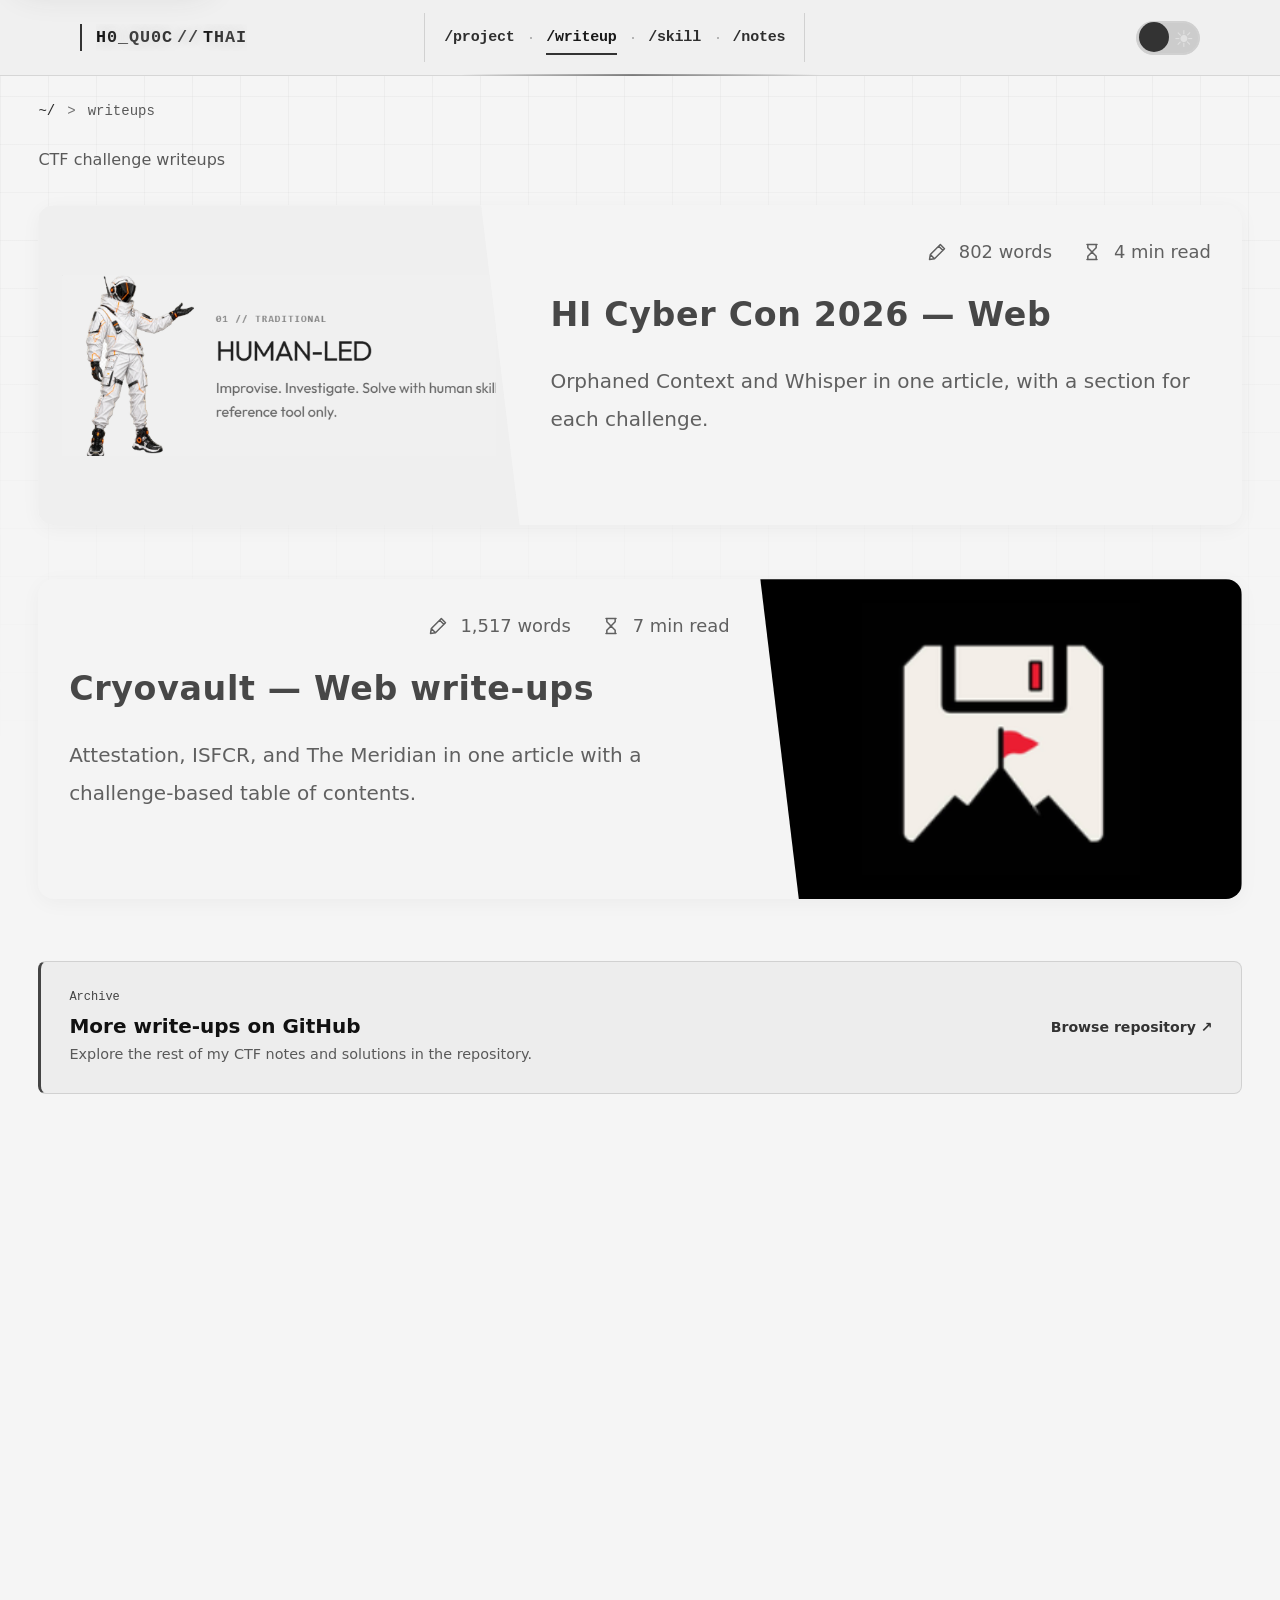
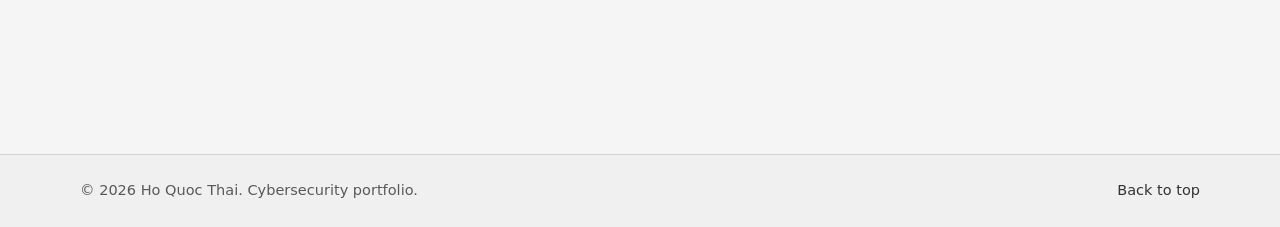
==== writeups/index.html @ 727ff0da "Publish monochrome portfolio with homepage posts and shared breadcrumbs" ====
<!DOCTYPE html>
<html lang="en" data-theme="dark">
<head>
  <meta charset="UTF-8" />
  <meta name="viewport" content="width=device-width, initial-scale=1.0" />
  <meta name="description" content="Quoc Thai - Information Security Student, Aspiring Penetration Tester, CTF Player. Cybersecurity portfolio featuring pentesting labs, vulnerability assessment, Hack The Box and CTF write-ups." />
  <meta name="author" content="Quoc Thai" />
  <meta name="theme-color" content="#080808" />
  <title>Writeups | Quoc Thai</title>
  <link rel="stylesheet" href="../style.css?v=30" />
  <link rel="stylesheet" href="../design-overrides.css?v=31" />
  <link rel="stylesheet" href="cards.css?v=30" />
  <script src="../breadcrumbs.js?v=1" defer></script>
</head>
<body class="writeups-list">
  <div class="security-bg-icons" aria-hidden="true"></div>

  <a class="skip-link" href="#main-content">Skip to main content</a>

  <header class="site-header" id="top">
    <nav class="navbar container" aria-label="Main navigation">
      <a href="../index.html#top" class="logo" aria-label="Quoc Thai home">
        <span class="logo-text cyber-logo-name" data-text="H0_QU0C//THAI">
        <span class="cyber-name-main">H0_QU0C</span>
        <span class="cyber-name-separator">//</span>
        <span class="cyber-name-main">THAI</span>
      </span>
      </a>

      <div class="nav-actions" aria-label="Display controls">
        <button class="theme-toggle uiverse-switch" type="button" role="switch" aria-label="Switch to light mode" aria-checked="false"><span class="switch-moon" aria-hidden="true">☾</span><span class="switch-sun" aria-hidden="true">☀</span><span class="switch-slider" aria-hidden="true"></span></button>
      </div>

      <button class="nav-toggle" type="button" aria-label="Open navigation menu" aria-expanded="false">
        <span></span>
        <span></span>
        <span></span>
      </button>

      <ul class="nav-links">
        <li><a class="nav-cyber" data-text="/project" href="../section.html?view=projects">/project</a></li>
        <li><a class="nav-cyber" data-text="/writeup" href="index.html" aria-current="page">/writeup</a></li>
        <li><a class="nav-cyber" data-text="/skill" href="../section.html?view=skills">/skill</a></li>
        <li><a class="nav-cyber" data-text="/notes" href="../section.html?view=notes">/notes</a></li>
        <li class="nav-lang-item nav-cta-right">
          <button class="control-btn lang-toggle" type="button" aria-label="Switch to Vietnamese" aria-pressed="false">
            <img class="lang-flag" src="../assets/flags/gb.svg" alt="English flag" />
          </button>
        </li>
      </ul>
    </nav>
  </header>
  <nav class="page-breadcrumb container" aria-label="Breadcrumb">
    <a href="../index.html" aria-label="Home">~/</a>
    <span class="breadcrumb-separator" aria-hidden="true">&gt;</span>
    <span data-breadcrumb-current aria-current="page">writeups</span>
  </nav>


  <main id="main-content">
    <section class="writeup-archive" aria-labelledby="markdown-posts-title">
      <div class="container">
        <div class="section-heading">
          
          <h1 id="markdown-posts-title" class="visually-hidden">Writeups</h1>
          <p>CTF challenge writeups</p>
        </div>
        <div id="markdown-posts" class="writeup-feed" aria-live="polite"><p>Loading articles...</p></div>
      </div>
    </section>
    <aside class="more-writeups" aria-labelledby="more-writeups-title"><div class="container"><div class="more-writeups-inner"><div><p class="more-writeups-kicker">Archive</p><h2 id="more-writeups-title">More write-ups on GitHub</h2><p>Explore the rest of my CTF notes and solutions in the repository.</p></div><a href="https://github.com/wurthai/ctf-writeups" target="_blank" rel="noopener noreferrer" aria-label="Open more write-ups on GitHub">Browse repository <span aria-hidden="true">↗</span></a></div></div></aside>
  </main>
  <footer class="site-footer"><div class="container footer-content"><p>© <span id="current-year"></span> Ho Quoc Thai. <span>Cybersecurity portfolio.</span></p><a href="#top">Back to top</a></div></footer>
  <script src="../script.js?v=18"></script>
  <script src="posts.js?v=4"></script>
  <script src="contact.js"></script>
</body></html>
---- style.css ----
/*
  Ho Quoc Thai Cybersecurity Portfolio
  Static website ready for GitHub Pages.
  Features: dark/light mode, EN/VI language support, mobile-first responsive layout.
*/

:root {
  color-scheme: dark;
  --bg: #0f0f0f;
  --bg-soft: #151515;
  --bg-elevated: rgba(26, 26, 26, 0.78);
  --bg-solid: #1a1a1a;
  --border: rgba(224, 224, 224, 0.14);
  --border-strong: rgba(224, 224, 224, 0.28);
  --text: #f0f0f0;
  --heading: #f7f7f7;
  --muted: #adadad;
  --muted-2: #808080;
  --accent: #dbdbdb;
  --accent-soft: rgba(219, 219, 219, 0.1);
  --accent-blue: #a5a5a5;
  --accent-green: #9b9b9b;
  --danger: #909090;
  --warning: #c9c9c9;
  --shadow: 0 24px 80px rgba(0, 0, 0, 0.35);
  --radius-sm: 12px;
  --radius-md: 18px;
  --radius-lg: 28px;
  --container: 1120px;
  --header-height: 76px;
  --font-main: Inter, ui-sans-serif, system-ui, -apple-system, BlinkMacSystemFont, "Segoe UI", sans-serif;
  --font-mono: "SFMono-Regular", Consolas, "Liberation Mono", Menlo, monospace;
  --step--1: clamp(0.82rem, 0.78rem + 0.16vw, 0.94rem);
  --step-0: clamp(0.95rem, 0.9rem + 0.22vw, 1.04rem);
  --step-1: clamp(1.05rem, 0.98rem + 0.35vw, 1.2rem);
  --step-2: clamp(1.35rem, 1.15rem + 0.85vw, 1.85rem);
  --step-3: clamp(2rem, 1.45rem + 2.4vw, 3.4rem);
  --step-4: clamp(2.65rem, 1.85rem + 5vw, 6rem);
}

:root[data-theme="light"] {
  color-scheme: light;
  --bg: #f8f8f8;
  --bg-soft: #f3f3f3;
  --bg-elevated: rgba(255, 255, 255, 0.82);
  --bg-solid: #ffffff;
  --border: rgba(96, 96, 96, 0.15);
  --border-strong: rgba(96, 96, 96, 0.26);
  --text: #2c2c2c;
  --heading: #1d1d1d;
  --muted: #616161;
  --muted-2: #7e7e7e;
  --accent: #606060;
  --accent-soft: rgba(96, 96, 96, 0.09);
  --accent-blue: #575757;
  --accent-green: #646464;
  --danger: #3a3a3a;
  --warning: #696969;
  --shadow: 0 20px 70px rgba(29, 29, 29, 0.12);
}

* {
  box-sizing: border-box;
  margin: 0;
  padding: 0;
}

html {
  scroll-behavior: smooth;
  scroll-padding-top: var(--header-height);
  -webkit-text-size-adjust: 100%;
}

body {
  min-height: 100vh;
  overflow-x: hidden;
  font-family: var(--font-main);
  font-size: var(--step-0);
  line-height: 1.65;
  color: var(--text);
  background:
    radial-gradient(circle at top left, rgba(165, 165, 165, 0.14), transparent 30rem),
    radial-gradient(circle at 85% 10%, rgba(219, 219, 219, 0.11), transparent 26rem),
    linear-gradient(135deg, #090909 0%, var(--bg) 46%, #131313 100%);
}

:root[data-theme="light"] body {
  background:
    radial-gradient(circle at top left, rgba(96, 96, 96, 0.12), transparent 28rem),
    radial-gradient(circle at 85% 10%, rgba(96, 96, 96, 0.1), transparent 24rem),
    linear-gradient(135deg, #fbfbfb 0%, var(--bg) 52%, #f4f4f4 100%);
}

body::before {
  content: "";
  position: fixed;
  inset: 0;
  z-index: -1;
  pointer-events: none;
  background-image:
    linear-gradient(rgba(219, 219, 219, 0.035) 1px, transparent 1px),
    linear-gradient(90deg, rgba(219, 219, 219, 0.035) 1px, transparent 1px);
  background-size: 48px 48px;
  mask-image: linear-gradient(to bottom, black 0%, transparent 85%);
}

:root[data-theme="light"] body::before {
  background-image:
    linear-gradient(rgba(96, 96, 96, 0.055) 1px, transparent 1px),
    linear-gradient(90deg, rgba(96, 96, 96, 0.055) 1px, transparent 1px);
}

img,
svg {
  max-width: 100%;
}

a {
  color: inherit;
  text-decoration: none;
}

ul {
  list-style: none;
}

button,
a {
  -webkit-tap-highlight-color: transparent;
}

button,
input,
textarea,
select {
  font: inherit;
}

:focus-visible {
  outline: 3px solid color-mix(in srgb, var(--accent) 75%, transparent);
  outline-offset: 4px;
}

.skip-link {
  position: fixed;
  left: 16px;
  top: 16px;
  z-index: 2000;
  transform: translateY(-130%);
  padding: 10px 14px;
  border-radius: 999px;
  background: var(--bg-solid);
  color: var(--text);
  border: 1px solid var(--border-strong);
  box-shadow: var(--shadow);
  transition: transform 0.2s ease;
}

.skip-link:focus {
  transform: translateY(0);
}

.container {
  width: min(100% - 32px, var(--container));
  margin-inline: auto;
}

.section-padding {
  padding: clamp(68px, 8vw, 104px) 0;
}

.site-header {
  position: sticky;
  top: 0;
  z-index: 1000;
  height: var(--header-height);
  border-bottom: 1px solid var(--border);
  background: color-mix(in srgb, var(--bg) 86%, transparent);
  backdrop-filter: blur(18px);
}

.navbar {
  position: relative;
  height: 100%;
  display: flex;
  align-items: center;
  justify-content: space-between;
  gap: 12px;
}

.logo {
  flex: 0 0 auto;
}

.nav-actions {
  margin-left: auto;
}

.logo {
  display: inline-flex;
  align-items: center;
  gap: 12px;
  min-width: 0;
  font-weight: 750;
  letter-spacing: 0.01em;
}

.logo-mark {
  display: grid;
  place-items: center;
  flex: 0 0 auto;
  width: 42px;
  height: 42px;
  border: 1px solid var(--border-strong);
  border-radius: 14px;
  color: var(--accent);
  background: var(--accent-soft);
  font-family: var(--font-mono);
  font-size: 0.85rem;
  box-shadow: 0 0 28px color-mix(in srgb, var(--accent) 13%, transparent);
}

.logo-text {
  overflow: hidden;
  color: var(--heading);
  text-overflow: ellipsis;
  white-space: nowrap;
}

.nav-actions {
  display: flex;
  align-items: center;
  gap: 8px;
}

.control-btn,
.nav-toggle {
  min-width: 44px;
  min-height: 44px;
  border: 1px solid var(--border);
  border-radius: 999px;
  color: var(--text);
  background: color-mix(in srgb, var(--bg-solid) 72%, transparent);
  cursor: pointer;
  transition: transform 0.2s ease, border-color 0.2s ease, background 0.2s ease, color 0.2s ease;
}

.control-btn {
  display: inline-flex;
  align-items: center;
  justify-content: center;
  gap: 8px;
  padding: 0 13px;
  font-size: 0.88rem;
  font-weight: 700;
}

.lang-toggle {
  width: 36px;
  height: 36px;
  min-width: 36px;
  min-height: 36px;
  padding: 0;
  border-radius: 50%;
  overflow: hidden;
  border: 1px solid var(--border);
}

.lang-flag {
  width: 100%;
  height: 100%;
  display: block;
  object-fit: cover;
  border-radius: 50%;
}

.control-btn:hover,
.nav-toggle:hover {
  color: var(--accent);
  border-color: var(--border-strong);
  transform: translateY(-1px);
}

.theme-icon,
.lang-current {
  font-family: var(--font-mono);
}

.nav-toggle {
  display: none;
  width: 44px;
  height: 44px;
  border-radius: 14px;
}

.nav-toggle span {
  display: block;
  width: 20px;
  height: 2px;
  margin: 5px auto;
  border-radius: 999px;
  background: var(--text);
  transition: transform 0.2s ease, opacity 0.2s ease;
}

.nav-toggle.active span:nth-child(1) {
  transform: translateY(7px) rotate(45deg);
}

.nav-toggle.active span:nth-child(2) {
  opacity: 0;
}

.nav-toggle.active span:nth-child(3) {
  transform: translateY(-7px) rotate(-45deg);
}

.nav-links {
  display: flex;
  align-items: center;
  gap: 6px;
}

.nav-links a {
  display: inline-flex;
  align-items: center;
  min-height: 40px;
  padding: 8px 12px;
  border-radius: 999px;
  color: var(--muted);
  font-size: var(--step--1);
  font-weight: 650;
  transition: color 0.2s ease, background 0.2s ease, border-color 0.2s ease;
}

.nav-lang-item {
  display: flex;
  margin-left: 8px;
}

.nav-lang-item .lang-toggle {
  border-color: rgba(255, 255, 255, 0.22);
}

.nav-lang-item .lang-toggle:hover {
  border-color: var(--accent);
}

.nav-links a:hover,
.nav-links a.active {
  color: var(--accent);
  background: var(--accent-soft);
}

.nav-links .nav-cta {
  margin-left: 4px;
  color: var(--heading);
  border: 1px solid var(--border-strong);
}

.hero {
  position: relative;
  min-height: calc(100svh - var(--header-height));
  display: flex;
  align-items: center;
}

.hero::after {
  content: "";
  position: absolute;
  right: -18%;
  top: 12%;
  width: 420px;
  height: 420px;
  border-radius: 999px;
  background: color-mix(in srgb, var(--accent-blue) 12%, transparent);
  filter: blur(80px);
  pointer-events: none;
}

.hero-grid {
  display: grid;
  grid-template-columns: minmax(320px, 0.92fr) minmax(0, 1.08fr);
  gap: clamp(36px, 6vw, 64px);
  align-items: center;
}

.eyebrow {
  margin-bottom: 14px;
  color: var(--accent);
  font-family: var(--font-mono);
  font-size: clamp(0.75rem, 0.72rem + 0.15vw, 0.84rem);
  letter-spacing: 0.16em;
  text-transform: uppercase;
}

h1,
h2,
h3 {
  color: var(--heading);
  line-height: 1.12;
}

.hero h1 {
  margin-bottom: 10px;
  color: transparent;
  background: linear-gradient(90deg, var(--heading), var(--accent-blue), var(--accent));
  -webkit-background-clip: text;
  background-clip: text;
  font-size: var(--step-4);
  line-height: 0.98;
  letter-spacing: -0.065em;
}

.hero h2 {
  max-width: 620px;
  margin-bottom: 0;
  color: var(--muted);
  font-size: clamp(0.92rem, 0.86rem + 0.3vw, 1.08rem);
  font-weight: 600;
}

.hero-divider {
  display: block;
  width: 64px;
  height: 4px;
  margin: 22px 0 26px;
  border-radius: 999px;
  background: linear-gradient(90deg, var(--accent), var(--accent-blue));
}

.hero-description,
.section-heading > p,
.about-content p,
.project-card p,
.writeup-card p,
.contact-card > p {
  color: var(--muted);
}

.hero-description {
  max-width: 680px;
  margin-bottom: 30px;
  font-size: var(--step-1);
}

.hero-actions {
  display: flex;
  flex-wrap: wrap;
  gap: 14px;
  margin-bottom: 34px;
}

.btn {
  display: inline-flex;
  align-items: center;
  justify-content: center;
  min-height: 48px;
  padding: 0 20px;
  border-radius: 999px;
  font-weight: 780;
  transition: transform 0.2s ease, box-shadow 0.2s ease, border-color 0.2s ease, background 0.2s ease;
}

.btn:hover {
  transform: translateY(-2px);
}

.btn-primary {
  color: #0e0e0e;
  background: linear-gradient(135deg, var(--accent), var(--accent-blue));
  box-shadow: 0 14px 38px color-mix(in srgb, var(--accent-blue) 22%, transparent);
}

:root[data-theme="light"] .btn-primary {
  color: #ffffff;
}

.btn-secondary {
  color: var(--heading);
  border: 1px solid var(--border-strong);
  background: color-mix(in srgb, var(--bg-solid) 55%, transparent);
}

.hero-metrics {
  display: grid;
  max-width: 560px;
  grid-template-columns: repeat(3, minmax(0, 1fr));
  gap: 12px;
}

.hero-metrics div {
  padding: 16px;
  border: 1px solid var(--border);
  border-radius: var(--radius-md);
  background: var(--bg-elevated);
}

.hero-metrics strong {
  display: block;
  color: var(--accent);
  font-family: var(--font-mono);
  font-size: 0.92rem;
}

.hero-metrics span {
  color: var(--muted);
  font-size: var(--step--1);
}

.hero-social {
  display: flex;
  align-items: center;
  gap: 10px;
  margin: 4px 0 26px;
}

.hero-social .contact-icon,
.hero-social.contact-icon {
  width: 42px;
  height: 42px;
  border-radius: 12px;
}

.hero-social .contact-icon svg {
  width: 19px;
  height: 19px;
}

/* ==========================================================================
   Hero portrait: photo ring + orbiting technical symbols (the "flowers"),
   an outlined alias signature, and a short personal quote underneath.
   ========================================================================== */
.hero-portrait {
  position: relative;
  display: flex;
  flex-direction: column;
  align-items: center;
  text-align: center;
  padding: 10px 28px 0;
}

.hero-photo-frame {
  position: relative;
  width: min(72vw, 300px);
  aspect-ratio: 1 / 1;
  border-radius: 999px;
  padding: 10px;
  background: color-mix(in srgb, var(--bg-elevated) 60%, transparent);
  border: 1px solid var(--border);
  box-shadow: 0 24px 60px rgba(0, 0, 0, 0.16);
}

.hero-photo-frame::before {
  content: "";
  position: absolute;
  inset: -14px;
  border-radius: 999px;
  border: 1.5px dashed color-mix(in srgb, var(--accent) 45%, transparent);
  animation: heroRingSpin 40s linear infinite;
}

.hero-photo-frame::after {
  content: "";
  position: absolute;
  inset: -2px;
  border-radius: 999px;
  background: conic-gradient(
    from 0deg,
    var(--accent),
    var(--accent-blue),
    var(--accent-green),
    var(--accent)
  );
  opacity: 0.55;
  z-index: -1;
  filter: blur(2px);
}

.hero-photo {
  display: block;
  width: 100%;
  height: 100%;
  object-fit: cover;
  border-radius: 999px;
  filter: saturate(0.95) contrast(1.03);
}

@keyframes heroRingSpin {
  to { transform: rotate(360deg); }
}

/* Orbiting technical symbols, standing in for the reference's florals */
.hero-portrait-deco {
  position: absolute;
  inset: 0;
  pointer-events: none;
}

.deco-badge,
.deco-tag {
  position: absolute;
  display: inline-flex;
  align-items: center;
  justify-content: center;
  color: var(--accent);
  background: var(--accent-soft);
  border: 1px solid var(--border);
  border-radius: 999px;
  animation: decoFloat 6s ease-in-out infinite;
}

.deco-badge {
  width: 42px;
  height: 42px;
}

.deco-badge svg {
  width: 20px;
  height: 20px;
  stroke: currentColor;
  fill: none;
  stroke-width: 1.8;
  stroke-linecap: round;
  stroke-linejoin: round;
}

.deco-tag {
  padding: 6px 10px;
  border-radius: 10px;
  font-family: var(--font-mono);
  font-size: 0.76rem;
  font-weight: 700;
}

.deco-1 { top: 4%;  left: 6%;  color: var(--accent-blue); animation-delay: 0s; }
.deco-2 { top: 10%; right: 2%; color: var(--accent-green); animation-delay: 1.1s; }
.deco-3 { bottom: 16%; left: -2%; animation-delay: 2.2s; }
.deco-4 { bottom: 6%; right: 6%; color: var(--accent-blue); animation-delay: 0.6s; }
.deco-5 { top: 42%; left: -6%; color: var(--accent-green); animation-delay: 1.7s; }
.deco-6 { top: 36%; right: -4%; animation-delay: 2.8s; }

@keyframes decoFloat {
  0%, 100% { transform: translateY(0); }
  50% { transform: translateY(-10px); }
}

.hero-signature {
  margin: 24px 0 6px;
  color: transparent;
  -webkit-text-stroke: 1.5px var(--accent);
  text-stroke: 1.5px var(--accent);
  font-family: var(--font-mono);
  font-size: clamp(2.4rem, 1.9rem + 2.5vw, 4.2rem);
  font-weight: 800;
  letter-spacing: 0.02em;
  text-transform: lowercase;
}

.hero-quote {
  position: relative;
  max-width: 380px;
  margin: 4px 0 0;
  padding-left: 6px;
}

.hero-quote .quote-mark {
  display: block;
  margin-bottom: -14px;
  color: color-mix(in srgb, var(--accent) 40%, transparent);
  font-family: Georgia, serif;
  font-size: 3rem;
  line-height: 1;
}

.hero-quote p {
  color: var(--muted);
  font-size: var(--step-0);
  font-style: italic;
  line-height: 1.5;
}

@media (prefers-reduced-motion: reduce) {
  .hero-photo-frame::before,
  .deco-badge,
  .deco-tag {
    animation: none;
  }
}

@media (max-width: 768px) {
  .hero-photo-frame {
    width: min(60vw, 220px);
  }

  .hero-signature {
    font-size: clamp(1.9rem, 1.5rem + 3vw, 2.8rem);
  }

  .deco-badge {
    width: 34px;
    height: 34px;
  }

  .deco-badge svg {
    width: 16px;
    height: 16px;
  }
}

.terminal-card,
.skills-file,
.project-card,
.writeup-card,
.note-card,
.timeline-item,
.contact-card {
  border: 1px solid var(--border);
  background: var(--bg-elevated);
  box-shadow: var(--shadow);
  backdrop-filter: blur(16px);
}

.terminal-card,
.skills-file {
  position: relative;
  overflow: hidden;
  border-radius: var(--radius-lg);
}

.terminal-card::before,
.skills-file::before {
  content: "";
  position: absolute;
  inset: 0;
  pointer-events: none;
  background: linear-gradient(120deg, color-mix(in srgb, var(--accent) 10%, transparent), transparent 42%);
}

.terminal-header {
  position: relative;
  display: flex;
  align-items: center;
  gap: 8px;
  min-height: 50px;
  padding: 0 18px;
  border-bottom: 1px solid var(--border);
  background: color-mix(in srgb, var(--bg-solid) 78%, transparent);
}

.dot {
  width: 11px;
  height: 11px;
  border-radius: 999px;
}

.red { background: var(--danger); }
.yellow { background: var(--warning); }
.green { background: var(--accent-green); }

.terminal-title {
  margin-left: 8px;
  color: var(--muted);
  font-family: var(--font-mono);
  font-size: 0.82rem;
}

.terminal-body {
  position: relative;
  padding: clamp(20px, 4vw, 28px);
  font-family: var(--font-mono);
  font-size: clamp(0.82rem, 0.75rem + 0.25vw, 0.96rem);
}

.terminal-body p {
  overflow-wrap: anywhere;
  margin-bottom: 14px;
  color: var(--muted);
}

.prompt,
.cursor {
  color: var(--accent);
}

.cursor {
  animation: blink 1s steps(2, start) infinite;
}

@keyframes blink {
  50% { opacity: 0; }
}

.two-column {
  display: grid;
  grid-template-columns: 0.8fr 1.2fr;
  gap: clamp(28px, 6vw, 72px);
}

.section-heading {
  max-width: 760px;
  margin-bottom: 34px;
}

.section-heading.centered {
  margin-inline: auto;
  text-align: center;
}

.section-heading h2 {
  margin-bottom: 14px;
  font-size: var(--step-3);
  letter-spacing: -0.04em;
}

.about-content p + p {
  margin-top: 18px;
}

.about-tags,
.tags,
.contact-links {
  display: flex;
  flex-wrap: wrap;
  gap: 10px;
}

.about-tags {
  margin-top: 28px;
}

.about-tags span,
.tags span,
.category {
  display: inline-flex;
  align-items: center;
  min-height: 32px;
  padding: 6px 11px;
  border: 1px solid var(--border);
  border-radius: 999px;
  color: var(--accent);
  background: var(--accent-soft);
  font-family: var(--font-mono);
  font-size: 0.78rem;
}

.project-grid,
.writeup-grid,
.notes-grid {
  display: grid;
  gap: 18px;
}

.project-grid,
.writeup-grid {
  grid-template-columns: repeat(2, minmax(0, 1fr));
}

.notes-grid {
  grid-template-columns: repeat(7, minmax(150px, 1fr));
}

.project-card,
.writeup-card,
.note-card {
  position: relative;
  overflow: hidden;
  border-radius: var(--radius-md);
  transition: transform 0.2s ease, border-color 0.2s ease, background 0.2s ease, box-shadow 0.2s ease;
}

.project-card,
.writeup-card {
  padding: clamp(20px, 3vw, 26px);
}

.project-card:hover,
.writeup-card:hover,
.note-card:hover {
  transform: translateY(-5px);
  border-color: var(--border-strong);
  box-shadow: 0 26px 90px color-mix(in srgb, var(--accent-blue) 14%, transparent);
}

.project-card h3,
.writeup-card h3 {
  margin-bottom: 14px;
  font-size: clamp(1.05rem, 0.98rem + 0.3vw, 1.24rem);
}

/* ==========================================================================
   Skills, rendered as a config file rather than a numbered card grid.
   Each category keeps its own natural height, no forced equal boxes,
   and the color-coded rule on the left is the only "marker" system used
   because it maps to something real (category), not a fake sequence.
   ========================================================================== */
.skills-body {
  padding: clamp(22px, 4vw, 32px) clamp(20px, 4vw, 34px);
  font-family: var(--font-mono);
}

.skills-groups {
  display: grid;
  grid-template-columns: repeat(2, minmax(0, 1fr));
  column-gap: clamp(28px, 5vw, 56px);
  row-gap: 30px;
  align-items: start;
}

.skills-group {
  padding-left: 16px;
  border-left: 2px solid color-mix(in srgb, var(--group-accent, var(--accent)) 40%, var(--border));
}

.skills-group.accent-blue { --group-accent: var(--accent-blue); }
.skills-group.accent-green { --group-accent: var(--accent-green); }
.skills-group.accent-cyan { --group-accent: var(--accent); }
.skills-group.accent-warm { --group-accent: var(--warning); }

.yaml-key {
  margin-bottom: 12px;
  color: var(--group-accent, var(--accent));
  font-size: clamp(0.92rem, 0.86rem + 0.2vw, 1.02rem);
  font-weight: 600;
  letter-spacing: 0.01em;
}

.yaml-key::before { content: "\201C"; opacity: 0.55; }
.yaml-key::after { content: "\201D:"; opacity: 0.55; }

.yaml-list li {
  margin: 7px 0;
  color: var(--muted);
  font-size: var(--step--1);
  transition: color 0.15s ease;
}

.yaml-list li::before {
  content: "- ";
  color: var(--muted-2);
}

.yaml-list li:hover {
  color: var(--text);
}

.project-topline {
  display: inline-flex;
  align-items: center;
  gap: 8px;
  margin-bottom: 14px;
  color: var(--accent);
  font-family: var(--font-mono);
  font-size: 0.8rem;
}

.status-dot {
  width: 8px;
  height: 8px;
  border-radius: 999px;
  background: var(--accent-green);
  box-shadow: 0 0 14px var(--accent-green);
}

.project-card p,
.writeup-card p {
  margin-bottom: 18px;
}

.writeup-card .difficulty {
  margin-bottom: 10px;
  color: var(--muted-2);
  font-family: var(--font-mono);
  font-size: 0.82rem;
}

.read-more {
  display: inline-flex;
  align-items: center;
  color: var(--accent);
  font-weight: 750;
}

.read-more::after {
  content: "→";
  margin-left: 8px;
  transition: transform 0.2s ease;
}

.read-more:hover::after {
  transform: translateX(4px);
}

.note-card {
  min-height: 134px;
  padding: 18px;
}

.note-card span,
.timeline-item span {
  display: inline-flex;
  color: var(--accent);
  font-family: var(--font-mono);
  font-size: 0.82rem;
}

.note-card h3 {
  margin-top: 14px;
  font-size: 1rem;
}

.timeline {
  position: relative;
  display: grid;
  grid-template-columns: repeat(4, minmax(0, 1fr));
  gap: 16px;
}

.timeline-item {
  min-height: 128px;
  padding: 20px;
  border-radius: var(--radius-md);
  transition: transform 0.2s ease, border-color 0.2s ease;
}

.timeline-item:hover {
  transform: translateY(-4px);
  border-color: var(--border-strong);
}

.timeline-item p {
  margin-top: 14px;
  color: var(--heading);
  font-weight: 720;
}

.contact-card {
  max-width: 880px;
  margin-inline: auto;
  padding: clamp(28px, 5vw, 48px);
  border-radius: var(--radius-lg);
  text-align: center;
}

.contact-card h2 {
  margin-bottom: 12px;
  font-size: var(--step-3);
  letter-spacing: -0.04em;
}

.contact-links {
  justify-content: center;
  margin: 28px 0;
}

.contact-links a {
  display: inline-flex;
  align-items: center;
  justify-content: center;
  min-height: 44px;
  padding: 10px 14px;
  border: 1px solid var(--border);
  border-radius: 999px;
  color: var(--heading);
  background: color-mix(in srgb, var(--bg-solid) 55%, transparent);
  font-size: var(--step--1);
  transition: color 0.2s ease, border-color 0.2s ease, transform 0.2s ease;
}

.contact-links a:hover {
  color: var(--accent);
  border-color: var(--border-strong);
  transform: translateY(-2px);
}

.closing-line {
  color: var(--accent) !important;
  font-family: var(--font-mono);
}

.site-footer {
  border-top: 1px solid var(--border);
  padding: 24px 0;
  color: var(--muted);
}

.footer-content {
  display: flex;
  align-items: center;
  justify-content: space-between;
  gap: 16px;
  font-size: var(--step--1);
}

.footer-content a {
  color: var(--accent);
}

.reveal {
  opacity: 0;
  transform: translateY(18px);
  transition: opacity 0.55s ease, transform 0.55s ease;
}

.reveal.visible {
  opacity: 1;
  transform: translateY(0);
}

@media (max-width: 1080px) {
  .nav-toggle {
    display: inline-block;
  }

  .nav-links {
    position: absolute;
    top: calc(100% + 12px);
    left: 0;
    right: 0;
    display: grid;
    gap: 4px;
    padding: 14px;
    border: 1px solid var(--border);
    border-radius: var(--radius-md);
    background: color-mix(in srgb, var(--bg-solid) 94%, transparent);
    box-shadow: var(--shadow);
    transform: translateY(-8px);
    opacity: 0;
    pointer-events: none;
    transition: opacity 0.2s ease, transform 0.2s ease;
  }

  .nav-links.open {
    transform: translateY(0);
    opacity: 1;
    pointer-events: auto;
  }

  .nav-links a {
    justify-content: center;
    min-height: 46px;
  }

  .nav-links .nav-cta {
    margin-left: 0;
  }

  .hero-grid,
  .two-column {
    grid-template-columns: 1fr;
  }

  .hero {
    min-height: auto;
  }

  .notes-grid,
  .timeline {
    grid-template-columns: repeat(2, minmax(0, 1fr));
  }
}

@media (max-width: 720px) {
  :root {
    --header-height: 68px;
  }

  .container {
    width: min(100% - 24px, var(--container));
  }

  .logo-text {
    display: none;
  }

  .nav-actions {
    gap: 6px;
  }

  .control-btn {
    min-width: 42px;
    min-height: 42px;
    padding: 0 10px;
  }

  .theme-text {
    display: none;
  }

  .hero-grid {
    gap: 34px;
  }

  .hero h1 {
    letter-spacing: -0.052em;
  }

  .hero-actions {
    display: grid;
    grid-template-columns: 1fr;
  }

  .btn {
    width: 100%;
  }

  .hero-metrics,
  .skills-groups,
  .project-grid,
  .writeup-grid,
  .notes-grid,
  .timeline {
    grid-template-columns: 1fr;
  }

  .terminal-card,
  .skills-file {
    border-radius: 22px;
  }

  .section-heading.centered {
    text-align: left;
  }

  .contact-card {
    text-align: left;
  }

  .contact-links {
    justify-content: flex-start;
  }

  .contact-links a {
    width: 100%;
    justify-content: flex-start;
    border-radius: 16px;
    overflow-wrap: anywhere;
  }

  .footer-content {
    flex-direction: column;
    align-items: flex-start;
  }
}

@media (max-width: 390px) {
  .navbar {
    gap: 8px;
  }

  .logo-mark {
    width: 38px;
    height: 38px;
    border-radius: 12px;
    font-size: 0.78rem;
  }

  .control-btn,
  .nav-toggle {
    min-width: 40px;
    min-height: 40px;
  }

  .lang-toggle {
    padding: 0 9px;
  }

  .terminal-title {
    display: none;
  }
}

@media (prefers-reduced-motion: reduce) {
  *,
  *::before,
  *::after {
    scroll-behavior: auto !important;
    animation-duration: 0.01ms !important;
    animation-iteration-count: 1 !important;
    transition-duration: 0.01ms !important;
  }

  .reveal {
    opacity: 1;
    transform: none;
  }
}
/* Contact icon buttons */
.contact-icons {
  display: flex;
  align-items: center;
  justify-content: center;
  gap: 14px;
  flex-wrap: wrap;
  margin: 30px 0;
}

.contact-icon {
  width: 54px;
  height: 54px;
  padding: 0;
  display: inline-flex;
  align-items: center;
  justify-content: center;
  border-radius: 16px;
  color: var(--heading);
  background:
    linear-gradient(145deg, color-mix(in srgb, var(--bg-solid) 86%, transparent), color-mix(in srgb, var(--bg-soft) 72%, transparent));
  border: 1px solid var(--border);
  box-shadow: 0 12px 34px rgba(0, 0, 0, 0.18);
  transition:
    transform 0.2s ease,
    color 0.2s ease,
    border-color 0.2s ease,
    box-shadow 0.2s ease,
    background 0.2s ease;
}

.contact-icon svg {
  width: 24px;
  height: 24px;
  fill: currentColor;
}

.contact-icon:hover {
  transform: translateY(-4px);
  color: var(--accent);
  border-color: var(--border-strong);
  box-shadow: 0 18px 44px color-mix(in srgb, var(--accent-blue) 20%, transparent);
}

.contact-icon.github:hover {
  color: #f7f7f7;
}

.contact-icon.linkedin:hover {
  color: #a5a5a5;
}

.contact-icon.email:hover {
  color: var(--accent);
}

.contact-icon:focus-visible {
  outline: 3px solid color-mix(in srgb, var(--accent) 80%, transparent);
  outline-offset: 4px;
}

@media (max-width: 640px) {
  .contact-card {
    text-align: center;
  }

  .contact-icons {
    justify-content: center;
    gap: 12px;
  }

  .contact-icon {
    width: 50px;
    height: 50px;
    border-radius: 14px;
  }

  .contact-icon svg {
    width: 22px;
    height: 22px;
  }
}
/* Email icon expands to show address on hover */
.email-expand {
  position: relative;
  width: 54px;
  overflow: hidden;
  justify-content: flex-start;
  gap: 12px;
  white-space: nowrap;
}

.email-expand svg {
  flex: 0 0 auto;
  margin-left: 15px;
}

.email-text {
  max-width: 0;
  opacity: 0;
  transform: translateX(-8px);
  overflow: hidden;
  font-size: 0.92rem;
  font-weight: 600;
  color: currentColor;
  transition:
    max-width 0.25s ease,
    opacity 0.2s ease,
    transform 0.25s ease;
}

.email-expand:hover,
.email-expand:focus-visible {
  width: 245px;
  color: var(--accent);
}

.email-expand:hover .email-text,
.email-expand:focus-visible .email-text {
  max-width: 180px;
  opacity: 1;
  transform: translateX(0);
}

/* Mobile: show email below/inside neatly, not overflowing screen */
@media (max-width: 480px) {
  .email-expand:hover,
  .email-expand:focus-visible {
    width: min(245px, 90vw);
  }

  .email-text {
    font-size: 0.86rem;
  }
}
/* About profile image effect */
.about-photo-frame {
  position: relative;
  width: min(100%, 520px);
  aspect-ratio: 3 / 2;
  border-radius: 22px;
  padding: 2px;
  overflow: hidden;
  background: linear-gradient(
    135deg,
    rgba(182, 182, 182, 0.75),
    rgba(155, 155, 155, 0.45),
    rgba(123, 123, 123, 0.65)
  );
  box-shadow:
    0 20px 55px rgba(0, 0, 0, 0.18),
    0 0 35px rgba(182, 182, 182, 0.12);
  transition:
    transform 0.28s ease,
    box-shadow 0.28s ease,
    filter 0.28s ease;
}

.about-photo-frame::before {
  content: "";
  position: absolute;
  inset: -40%;
  background: conic-gradient(
    from 180deg,
    transparent 0deg,
    rgba(182, 182, 182, 0.7) 70deg,
    transparent 120deg,
    rgba(155, 155, 155, 0.55) 200deg,
    transparent 280deg,
    rgba(123, 123, 123, 0.65) 330deg,
    transparent 360deg
  );
  opacity: 0;
  animation: photoBorderSpin 7s linear infinite;
  transition: opacity 0.28s ease;
}

.about-photo-frame::after {
  content: "";
  position: absolute;
  inset: 2px;
  border-radius: 20px;
  border: 1px solid rgba(255, 255, 255, 0.08);
  pointer-events: none;
  z-index: 2;
}

.about-photo-frame:hover {
  transform: translateY(-6px) scale(1.015);
  box-shadow:
    0 28px 75px rgba(0, 0, 0, 0.25),
    0 0 48px rgba(182, 182, 182, 0.24);
}

.about-photo-frame:hover::before {
  opacity: 1;
}

.about-photo {
  position: relative;
  z-index: 1;
  width: 100%;
  height: 100%;
  display: block;
  object-fit: cover;
  border-radius: 20px;
  filter: saturate(0.95) contrast(1.03);
  transition:
    transform 0.35s ease,
    filter 0.35s ease;
}

.about-photo-frame:hover .about-photo {
  transform: scale(1.04);
  filter: saturate(1.08) contrast(1.08);
}

.about-photo-glow {
  position: absolute;
  inset: auto 12% -18% 12%;
  height: 40%;
  background: radial-gradient(
    circle,
    rgba(182, 182, 182, 0.24),
    transparent 65%
  );
  filter: blur(18px);
  z-index: 0;
  pointer-events: none;
}

@keyframes photoBorderSpin {
  to {
    transform: rotate(360deg);
  }
}

@media (max-width: 768px) {
  .about-photo-frame {
    width: 100%;
    border-radius: 18px;
  }

  .about-photo,
  .about-photo-frame::after {
    border-radius: 16px;
  }
}

@media (prefers-reduced-motion: reduce) {
  .about-photo-frame::before {
    animation: none;
  }

  .about-photo-frame,
  .about-photo {
    transition: none;
  }
}
/* Hide skip link until keyboard focus */
.skip-link {
  position: fixed;
  top: 12px;
  left: 12px;
  z-index: 9999;
  transform: translateY(-160%);
  padding: 10px 14px;
  border-radius: 999px;
  background: var(--bg-card-solid);
  color: var(--text);
  border: 1px solid var(--border-strong);
  box-shadow: var(--shadow);
  transition: transform 0.2s ease;
}

.skip-link:focus,
.skip-link:focus-visible {
  transform: translateY(0);
}

/* ==========================================================================
   Hacker floating background symbols - redesigned for dark and light mode
   ========================================================================== */

body {
  position: relative;
}

.security-bg-icons {
  position: fixed;
  inset: 0;
  z-index: 0;
  overflow: hidden;
  pointer-events: none;
  user-select: none;
}

.site-header,
main,
footer {
  position: relative;
  z-index: 1;
}

/* Dark mode: clean neon text, no visible box */
html[data-theme="dark"] .security-bg-icons {
  --float-cyan: rgba(219, 219, 219, 0.22);
  --float-blue: rgba(165, 165, 165, 0.2);
  --float-green: rgba(155, 155, 155, 0.17);
  --float-warm: rgba(201, 201, 201, 0.12);
  --float-text-shadow: rgba(182, 182, 182, 0.28);
  --float-chip-bg: transparent;
  --float-chip-border: transparent;
}

/* Light mode: stronger text + subtle glass chip so it is visible on white */
html[data-theme="light"] .security-bg-icons {
  --float-cyan: rgba(85, 85, 85, 0.36);
  --float-blue: rgba(69, 69, 69, 0.32);
  --float-green: rgba(88, 88, 88, 0.3);
  --float-warm: rgba(105, 105, 105, 0.24);
  --float-text-shadow: rgba(87, 87, 87, 0.08);
  --float-chip-bg: rgba(255, 255, 255, 0.52);
  --float-chip-border: rgba(96, 96, 96, 0.12);
}

.security-float-icon {
  position: absolute;
  left: var(--x);
  bottom: -90px;
  display: inline-flex;
  align-items: center;
  justify-content: center;
  max-width: min(220px, 70vw);
  padding: 3px 7px;
  border-radius: 999px;
  font-family: var(--font-mono);
  font-size: var(--size);
  font-weight: 750;
  line-height: 1;
  letter-spacing: 0.045em;
  color: var(--float-cyan);
  opacity: 0;
  white-space: nowrap;
  background: var(--float-chip-bg);
  border: 1px solid var(--float-chip-border);
  box-shadow: none;
  text-shadow: 0 0 10px var(--float-text-shadow);
  filter: drop-shadow(0 0 8px var(--float-text-shadow));
  animation:
    securityIconFloat var(--duration) linear infinite,
    securityIconFlicker var(--blink-duration, 4s) steps(2, end) infinite;
  animation-delay: var(--delay), var(--blink-delay, 0s);
  will-change: transform, opacity;
}

.security-float-icon svg {
  width: var(--svg-size, 24px);
  height: var(--svg-size, 24px);
  stroke: currentColor;
  fill: none;
  stroke-width: 1.8;
  stroke-linecap: round;
  stroke-linejoin: round;
}

.security-float-icon.blue {
  color: var(--float-blue);
}

.security-float-icon.green {
  color: var(--float-green);
}

.security-float-icon.warm {
  color: var(--float-warm);
}

.security-float-icon.text-icon {
  padding-inline: 8px;
}

/* Dark mode: remove pill feeling completely */
html[data-theme="dark"] .security-float-icon {
  padding: 0;
  border: 0;
}

/* Light mode: make symbols readable but still background-like */
html[data-theme="light"] .security-float-icon {
  backdrop-filter: blur(8px);
  -webkit-backdrop-filter: blur(8px);
}

@keyframes securityIconFloat {
  0% {
    opacity: 0;
    transform:
      translate3d(0, 0, 0)
      rotate(0deg)
      scale(0.92);
  }

  10% {
    opacity: var(--opacity);
  }

  48% {
    opacity: calc(var(--opacity) * 1.12);
  }

  88% {
    opacity: var(--opacity);
  }

  100% {
    opacity: 0;
    transform:
      translate3d(var(--drift), -118vh, 0)
      rotate(var(--rotate))
      scale(1.06);
  }
}

@keyframes securityIconFlicker {
  0%,
  78%,
  100% {
    opacity: var(--opacity);
  }

  81% {
    opacity: calc(var(--opacity) * 0.45);
  }

  84% {
    opacity: calc(var(--opacity) * 1.35);
  }

  87% {
    opacity: var(--opacity);
  }
}

@media (max-width: 768px) {
  .security-bg-icons {
    opacity: 0.72;
  }

  html[data-theme="light"] .security-bg-icons {
    opacity: 0.8;
  }
}

@media (max-width: 480px) {
  .security-bg-icons {
    opacity: 0.58;
  }

  html[data-theme="light"] .security-bg-icons {
    opacity: 0.68;
  }

  .security-float-icon {
    padding: 2px 6px;
  }
}

@media (prefers-reduced-motion: reduce) {
  .security-bg-icons {
    display: none;
  }
}
/* Cyber / hacker-style logo text */
.cyber-mark {
  position: relative;
  overflow: hidden;
  font-weight: 900;
  letter-spacing: -0.04em;
  text-shadow:
    0 0 10px color-mix(in srgb, var(--accent) 38%, transparent),
    0 0 20px color-mix(in srgb, var(--accent-blue) 18%, transparent);
}

.cyber-mark::after {
  content: "";
  position: absolute;
  inset: 0;
  background: linear-gradient(
    120deg,
    transparent 0%,
    rgba(255, 255, 255, 0.26) 45%,
    transparent 70%
  );
  transform: translateX(-130%);
  transition: transform 0.45s ease;
}

.logo:hover .cyber-mark::after {
  transform: translateX(130%);
}

.cyber-logo-name {
  position: relative;
  display: inline-flex;
  align-items: center;
  gap: 4px;
  color: var(--heading);
  font-family: var(--font-mono);
  font-size: clamp(0.92rem, 0.84rem + 0.3vw, 1.05rem);
  font-weight: 800;
  letter-spacing: 0.055em;
  text-transform: uppercase;
  text-shadow:
    0 0 16px color-mix(in srgb, var(--accent-blue) 18%, transparent);
}

.cyber-logo-name::before,
.cyber-logo-name::after {
  content: attr(data-text);
  position: absolute;
  inset: 0;
  opacity: 0;
  pointer-events: none;
}

.cyber-logo-name::before {
  color: var(--accent-blue);
  transform: translateX(-1px);
}

.cyber-logo-name::after {
  color: var(--accent);
  transform: translateX(1px);
}

.logo:hover .cyber-logo-name::before {
  animation: cyberGlitchTop 0.55s steps(2, end);
}

.logo:hover .cyber-logo-name::after {
  animation: cyberGlitchBottom 0.55s steps(2, end);
}

.cyber-name-main {
  background: linear-gradient(
    90deg,
    var(--heading),
    var(--accent-blue),
    var(--accent)
  );
  -webkit-background-clip: text;
  background-clip: text;
  color: transparent;
}

.cyber-name-separator {
  color: var(--accent);
  opacity: 0.9;
  font-weight: 900;
  text-shadow: 0 0 12px color-mix(in srgb, var(--accent) 35%, transparent);
}

.cyber-logo-name::after {
  clip-path: inset(58% 0 10% 0);
}

.cyber-logo-name::before {
  clip-path: inset(8% 0 62% 0);
}

@keyframes cyberGlitchTop {
  0% {
    opacity: 0;
    transform: translate(0, 0);
  }

  20% {
    opacity: 0.75;
    transform: translate(-2px, -1px);
  }

  40% {
    opacity: 0.45;
    transform: translate(2px, 1px);
  }

  60% {
    opacity: 0.7;
    transform: translate(-1px, 0);
  }

  100% {
    opacity: 0;
    transform: translate(0, 0);
  }
}

@keyframes cyberGlitchBottom {
  0% {
    opacity: 0;
    transform: translate(0, 0);
  }

  20% {
    opacity: 0.55;
    transform: translate(2px, 1px);
  }

  45% {
    opacity: 0.75;
    transform: translate(-2px, -1px);
  }

  70% {
    opacity: 0.5;
    transform: translate(1px, 0);
  }

  100% {
    opacity: 0;
    transform: translate(0, 0);
  }
}

/* Mobile: keep logo compact */
@media (max-width: 720px) {
  .cyber-logo-name {
    display: none;
  }
}

@media (prefers-reduced-motion: reduce) {
  .logo:hover .cyber-logo-name::before,
  .logo:hover .cyber-logo-name::after,
  .logo:hover .cyber-mark::after {
    animation: none;
    transition: none;
  }
}
/* Always-on cyber glitch logo effect */
.logo .cyber-mark::after {
  animation: cyberMarkScanLoop 0.5s ease-in-out infinite;
}

.logo .cyber-logo-name::before {
  animation: cyberGlitchTopLoop 0.5s steps(2, end) infinite;
}

.logo .cyber-logo-name::after {
  animation: cyberGlitchBottomLoop 0.5s steps(2, end) infinite;
  animation-delay: 0.12s;
}

@keyframes cyberMarkScanLoop {
  0% {
    transform: translateX(-130%);
    opacity: 0;
  }

  35% {
    opacity: 0;
  }

  48% {
    opacity: 1;
  }

  62% {
    transform: translateX(130%);
    opacity: 0;
  }

  100% {
    transform: translateX(130%);
    opacity: 0;
  }
}

@keyframes cyberGlitchTopLoop {
  0%,
  82%,
  100% {
    opacity: 0;
    transform: translate(0, 0);
  }

  84% {
    opacity: 0.7;
    transform: translate(-2px, -1px);
  }

  86% {
    opacity: 0.35;
    transform: translate(2px, 1px);
  }

  88% {
    opacity: 0.65;
    transform: translate(-1px, 0);
  }

  90% {
    opacity: 0;
    transform: translate(0, 0);
  }
}

@keyframes cyberGlitchBottomLoop {
  0%,
  80%,
  100% {
    opacity: 0;
    transform: translate(0, 0);
  }

  83% {
    opacity: 0.55;
    transform: translate(2px, 1px);
  }

  85% {
    opacity: 0.75;
    transform: translate(-2px, -1px);
  }

  88% {
    opacity: 0.45;
    transform: translate(1px, 0);
  }

  91% {
    opacity: 0;
    transform: translate(0, 0);
  }
}

/* Keep accessibility setting */
@media (prefers-reduced-motion: reduce) {
  .logo .cyber-mark::after,
  .logo .cyber-logo-name::before,
  .logo .cyber-logo-name::after {
    animation: none !important;
  }
}
.project-period {
  margin-bottom: 16px;
  color: var(--muted-2);
  font-family: var(--font-mono);
  font-size: 0.82rem;
  letter-spacing: 0.02em;
}

.project-card .tags {
  margin-top: 2px;
}
.project-card h3 {
  line-height: 1.22;
}

.project-card {
  min-height: 100%;
}
/* Skills technology illustration cards */
.skills-visual {
  display: grid;
  grid-template-columns: repeat(auto-fit, minmax(86px, 1fr));
  gap: 12px;
  margin-top: 20px;
}

.tech-item {
  position: relative;
  min-height: 98px;
  padding: 13px 10px;
  display: flex;
  flex-direction: column;
  align-items: center;
  justify-content: center;
  gap: 9px;
  border: 1px solid var(--border);
  border-radius: 16px;
  background:
    linear-gradient(
      145deg,
      color-mix(in srgb, var(--bg-solid) 70%, transparent),
      color-mix(in srgb, var(--bg-soft) 60%, transparent)
    );
  overflow: hidden;
  transition:
    transform 0.22s ease,
    border-color 0.22s ease,
    box-shadow 0.22s ease,
    background 0.22s ease;
}

.tech-item::before {
  content: "";
  position: absolute;
  inset: 0;
  background:
    radial-gradient(
      circle at 50% 0%,
      color-mix(in srgb, var(--accent) 18%, transparent),
      transparent 58%
    );
  opacity: 0;
  transition: opacity 0.22s ease;
}

.tech-item:hover {
  transform: translateY(-4px);
  border-color: var(--border-strong);
  box-shadow:
    0 14px 38px color-mix(in srgb, var(--accent-blue) 16%, transparent),
    inset 0 0 22px color-mix(in srgb, var(--accent) 7%, transparent);
}

.tech-item:hover::before {
  opacity: 1;
}

.tech-item img {
  position: relative;
  z-index: 1;
  width: 38px;
  height: 38px;
  display: block;
  object-fit: contain;
  filter:
    drop-shadow(0 0 10px color-mix(in srgb, var(--accent-blue) 20%, transparent));
  transition:
    transform 0.22s ease,
    filter 0.22s ease;
}

.tech-item:hover img {
  transform: scale(1.08);
  filter:
    drop-shadow(0 0 14px color-mix(in srgb, var(--accent) 34%, transparent));
}

.tech-item figcaption {
  position: relative;
  z-index: 1;
  color: var(--muted);
  font-family: var(--font-mono);
  font-size: 0.74rem;
  line-height: 1.25;
  text-align: center;
}

.tech-item:hover figcaption {
  color: var(--accent);
}

:root[data-theme="light"] .tech-item {
  background:
    linear-gradient(
      145deg,
      rgba(255, 255, 255, 0.82),
      rgba(243, 243, 243, 0.74)
    );
}

:root[data-theme="light"] .tech-item img {
  filter:
    drop-shadow(0 6px 12px rgba(29, 29, 29, 0.12));
}

@media (max-width: 768px) {
  .skills-visual {
    grid-template-columns: repeat(2, minmax(0, 1fr));
  }

  .tech-item {
    min-height: 92px;
  }
}

@media (max-width: 420px) {
  .skills-visual {
    gap: 10px;
  }

  .tech-item {
    padding: 11px 8px;
  }

  .tech-item img {
    width: 32px;
    height: 32px;
  }

  .tech-item figcaption {
    font-size: 0.7rem;
  }
}
/* ==========================================================================
   Realistic skills.yaml editor with line numbers and linked tech stack
   ========================================================================== */

.skills-file {
  overflow: hidden;
}

.skills-editor {
  display: grid;
  grid-template-columns: minmax(0, 1.35fr) minmax(280px, 0.65fr);
  gap: 28px;
  padding: clamp(20px, 4vw, 34px);
  font-family: var(--font-mono);
}

.yaml-code {
  margin: 0;
  padding: 0;
  list-style: none;
  counter-reset: yaml-line;
  border-right: 1px solid color-mix(in srgb, var(--border) 80%, transparent);
}

.code-line {
  counter-increment: yaml-line;
  position: relative;
  min-height: 28px;
  padding-left: 64px;
  padding-right: 18px;
  color: var(--muted);
  font-size: clamp(0.78rem, 0.72rem + 0.22vw, 0.92rem);
  line-height: 1.75;
  white-space: pre-wrap;
  border-radius: 8px;
  transition:
    background 0.18s ease,
    color 0.18s ease,
    transform 0.18s ease;
}

.code-line::before {
  content: counter(yaml-line);
  position: absolute;
  left: 0;
  top: 0;
  width: 38px;
  color: var(--muted-2);
  opacity: 0.62;
  text-align: right;
  user-select: none;
}

.code-line::after {
  content: "";
  position: absolute;
  left: 50px;
  top: 0.35em;
  bottom: 0.35em;
  width: 1px;
  background: color-mix(in srgb, var(--border) 70%, transparent);
}

.code-line:hover,
.code-line.is-linked {
  color: var(--text);
  background: color-mix(in srgb, var(--accent) 7%, transparent);
  transform: translateX(3px);
}

.indent-1 { padding-left: 86px; }
.indent-2 { padding-left: 108px; }
.indent-3 { padding-left: 130px; }

.indent-1::before,
.indent-2::before,
.indent-3::before {
  left: 0;
}

.indent-1::after,
.indent-2::after,
.indent-3::after {
  left: 50px;
}

.yaml-comment {
  color: color-mix(in srgb, var(--muted-2) 88%, transparent);
  font-style: italic;
}

.yaml-keyword {
  color: var(--accent-blue);
  font-weight: 800;
}

.yaml-string {
  color: var(--text);
}

.yaml-punc,
.yaml-dash {
  color: var(--warning);
  font-weight: 800;
}

.yaml-level {
  display: inline-flex;
  align-items: center;
  min-height: 22px;
  padding: 2px 8px;
  border-radius: 999px;
  font-size: 0.74em;
  font-weight: 800;
  letter-spacing: 0.04em;
}

.yaml-level.intermediate {
  color: var(--accent-blue);
  background: color-mix(in srgb, var(--accent-blue) 13%, transparent);
  border: 1px solid color-mix(in srgb, var(--accent-blue) 28%, transparent);
}

.yaml-level.learning {
  color: var(--accent);
  background: color-mix(in srgb, var(--accent) 12%, transparent);
  border: 1px solid color-mix(in srgb, var(--accent) 28%, transparent);
}

.has-tech {
  cursor: default;
}

.skills-tech-panel {
  align-self: start;
  position: sticky;
  top: calc(var(--header-height) + 24px);
  min-width: 0;
}

.tech-panel-title {
  margin-bottom: 14px;
  color: var(--accent);
  font-family: var(--font-mono);
  font-size: 0.82rem;
  font-weight: 800;
  letter-spacing: 0.08em;
}

.tech-stack-grid {
  display: grid;
  grid-template-columns: repeat(2, minmax(0, 1fr));
  gap: 12px;
}

.tech-item {
  position: relative;
  min-height: 96px;
  padding: 12px 10px;
  display: flex;
  flex-direction: column;
  align-items: center;
  justify-content: center;
  gap: 9px;
  border: 1px solid var(--border);
  border-radius: 16px;
  background:
    linear-gradient(
      145deg,
      color-mix(in srgb, var(--bg-solid) 72%, transparent),
      color-mix(in srgb, var(--bg-soft) 58%, transparent)
    );
  overflow: hidden;
  opacity: 0.78;
  transition:
    transform 0.2s ease,
    opacity 0.2s ease,
    border-color 0.2s ease,
    box-shadow 0.2s ease,
    background 0.2s ease;
}

.tech-item::before {
  content: "";
  position: absolute;
  inset: 0;
  background:
    radial-gradient(
      circle at 50% 0%,
      color-mix(in srgb, var(--accent) 18%, transparent),
      transparent 58%
    );
  opacity: 0;
  transition: opacity 0.2s ease;
}

.tech-item img {
  position: relative;
  z-index: 1;
  width: 38px;
  height: 38px;
  display: block;
  object-fit: contain;
  filter: drop-shadow(0 0 10px color-mix(in srgb, var(--accent-blue) 18%, transparent));
  transition:
    transform 0.2s ease,
    filter 0.2s ease;
}

.tech-item figcaption {
  position: relative;
  z-index: 1;
  color: var(--muted);
  font-family: var(--font-mono);
  font-size: 0.74rem;
  line-height: 1.25;
  text-align: center;
}

.tech-item:hover,
.tech-item.is-linked {
  opacity: 1;
  transform: translateY(-4px);
  border-color: var(--border-strong);
  box-shadow:
    0 14px 38px color-mix(in srgb, var(--accent-blue) 16%, transparent),
    inset 0 0 22px color-mix(in srgb, var(--accent) 7%, transparent);
}

.tech-item:hover::before,
.tech-item.is-linked::before {
  opacity: 1;
}

.tech-item:hover img,
.tech-item.is-linked img {
  transform: scale(1.08);
  filter: drop-shadow(0 0 14px color-mix(in srgb, var(--accent) 34%, transparent));
}

.tech-item:hover figcaption,
.tech-item.is-linked figcaption {
  color: var(--accent);
}

:root[data-theme="light"] .yaml-code {
  border-right-color: rgba(96, 96, 96, 0.18);
}

:root[data-theme="light"] .code-line:hover,
:root[data-theme="light"] .code-line.is-linked {
  background: rgba(96, 96, 96, 0.065);
}

:root[data-theme="light"] .yaml-string {
  color: #313131;
}

:root[data-theme="light"] .tech-item {
  background:
    linear-gradient(
      145deg,
      rgba(255, 255, 255, 0.88),
      rgba(243, 243, 243, 0.76)
    );
}

:root[data-theme="light"] .tech-item img {
  filter: drop-shadow(0 6px 12px rgba(29, 29, 29, 0.12));
}

@media (max-width: 980px) {
  .skills-editor {
    grid-template-columns: 1fr;
  }

  .yaml-code {
    border-right: 0;
    border-bottom: 1px solid var(--border);
    padding-bottom: 22px;
  }

  .skills-tech-panel {
    position: static;
  }

  .tech-stack-grid {
    grid-template-columns: repeat(5, minmax(0, 1fr));
  }
}

@media (max-width: 720px) {
  .skills-editor {
    padding: 18px 14px;
  }

  .code-line {
    padding-left: 48px;
    padding-right: 8px;
    font-size: 0.78rem;
  }

  .code-line::before {
    width: 28px;
  }

  .code-line::after {
    left: 38px;
  }

  .indent-1 { padding-left: 62px; }
  .indent-2 { padding-left: 76px; }
  .indent-3 { padding-left: 90px; }

  .tech-stack-grid {
    grid-template-columns: repeat(2, minmax(0, 1fr));
  }

  .tech-item {
    min-height: 88px;
  }
}

@media (max-width: 420px) {
  .tech-stack-grid {
    gap: 10px;
  }

  .tech-item img {
    width: 32px;
    height: 32px;
  }

  .tech-item figcaption {
    font-size: 0.7rem;
  }
}
/* ==========================================================================
   Redesigned professional Skills console
   Profile removed. Compact capabilities + tools + tech stack.
   ========================================================================== */

.section-heading.centered .eyebrow {
  letter-spacing: 0.12em;
}

.section-heading.centered h2 {
  letter-spacing: -0.035em;
  line-height: 1;
}

.skills-console {
  overflow: hidden;
  border-color: color-mix(in srgb, var(--accent-blue) 30%, var(--border));
}

.skills-console-layout {
  display: grid;
  grid-template-columns: 210px minmax(0, 1fr) 260px;
  gap: 24px;
  padding: clamp(18px, 3vw, 28px);
  font-family: var(--font-mono);
}

.skills-console-nav {
  display: grid;
  align-content: start;
  gap: 12px;
  padding: 10px;
  border-right: 1px solid var(--border);
}

.console-nav-item {
  display: grid;
  grid-template-columns: 38px 1fr;
  align-items: center;
  gap: 12px;
  min-height: 78px;
  padding: 12px;
  border: 1px solid transparent;
  border-radius: 16px;
  color: var(--muted);
  background: transparent;
  text-align: left;
  cursor: pointer;
  transition: background 0.2s ease, color 0.2s ease, border-color 0.2s ease, transform 0.2s ease;
}

.console-nav-item:hover,
.console-nav-item.active {
  color: var(--text);
  background: color-mix(in srgb, var(--accent) 9%, transparent);
  border-color: var(--border-strong);
  transform: translateX(2px);
}

.console-nav-icon {
  display: grid;
  place-items: center;
  width: 38px;
  height: 38px;
  border: 1px solid var(--border);
  border-radius: 13px;
  color: var(--accent);
  background: var(--accent-soft);
  font-size: 1rem;
}

.console-nav-item strong {
  display: block;
  color: var(--heading);
  font-size: 0.82rem;
  letter-spacing: 0.04em;
}

.console-nav-item small {
  display: block;
  margin-top: 3px;
  color: var(--muted);
  font-size: 0.72rem;
  line-height: 1.35;
}

.skills-code-area {
  min-width: 0;
}

.skills-panel {
  display: none;
}

.skills-panel.active {
  display: block;
}

.yaml-code {
  margin: 0;
  padding: 0;
  list-style: none;
  counter-reset: yaml-line;
}

.compact-yaml {
  display: grid;
  gap: 4px;
}

.code-line {
  counter-increment: yaml-line;
  position: relative;
  min-height: 28px;
  padding-left: 56px;
  color: var(--muted);
  font-size: clamp(0.78rem, 0.73rem + 0.18vw, 0.9rem);
  line-height: 1.75;
  border-radius: 10px;
  transition: background 0.18s ease, color 0.18s ease, transform 0.18s ease;
}

.code-line::before {
  content: counter(yaml-line, decimal-leading-zero);
  position: absolute;
  left: 0;
  top: 0;
  width: 36px;
  color: var(--muted-2);
  opacity: 0.65;
  text-align: right;
  user-select: none;
}

.code-line::after {
  content: "";
  position: absolute;
  left: 46px;
  top: 0.38em;
  bottom: 0.38em;
  width: 1px;
  background: color-mix(in srgb, var(--border) 65%, transparent);
}

.code-line:hover,
.code-line.is-linked {
  color: var(--text);
  background: color-mix(in srgb, var(--accent) 7%, transparent);
  transform: translateX(3px);
}

.indent-1 {
  padding-left: 78px;
}

.indent-1::after {
  left: 46px;
}

.yaml-comment {
  color: color-mix(in srgb, var(--accent-green) 68%, var(--muted));
  font-style: italic;
}

.yaml-keyword {
  color: var(--accent-blue);
  font-weight: 800;
}

.yaml-string {
  color: var(--text);
}

.yaml-punc,
.yaml-dash {
  color: var(--warning);
  font-weight: 800;
}

.yaml-level {
  display: inline-flex;
  align-items: center;
  min-height: 22px;
  margin-left: 8px;
  padding: 2px 9px;
  border-radius: 999px;
  font-size: 0.72em;
  font-weight: 800;
  letter-spacing: 0.04em;
}

.yaml-level.intermediate {
  color: var(--accent-blue);
  background: color-mix(in srgb, var(--accent-blue) 13%, transparent);
  border: 1px solid color-mix(in srgb, var(--accent-blue) 30%, transparent);
}

.yaml-level.learning {
  color: #999999;
  background: rgba(153, 153, 153, 0.11);
  border: 1px solid rgba(153, 153, 153, 0.26);
}

.skill-summary-line {
  cursor: pointer;
}

.skill-detail-card {
  list-style: none;
  margin: 6px 0 10px 46px;
  padding: 15px;
  border: 1px solid var(--border);
  border-radius: 16px;
  background:
    linear-gradient(
      145deg,
      color-mix(in srgb, var(--bg-solid) 74%, transparent),
      color-mix(in srgb, var(--bg-soft) 60%, transparent)
    );
  overflow: hidden;
  max-height: 72px;
  transition: max-height 0.28s ease, border-color 0.2s ease, box-shadow 0.2s ease, transform 0.2s ease;
}

.skill-detail-card:hover,
.skill-detail-card.open {
  max-height: 220px;
  border-color: var(--border-strong);
  box-shadow: 0 18px 46px color-mix(in srgb, var(--accent-blue) 13%, transparent);
  transform: translateY(-2px);
}

.skill-detail-head {
  display: grid;
  grid-template-columns: 46px 1fr;
  gap: 14px;
  align-items: center;
}

.skill-detail-icon {
  display: grid;
  place-items: center;
  width: 44px;
  height: 44px;
  border: 1px solid var(--border);
  border-radius: 14px;
  color: var(--accent);
  background: var(--accent-soft);
  font-size: 1.1rem;
}

.skill-detail-card h3 {
  margin: 0 0 4px;
  color: var(--heading);
  font-size: clamp(0.95rem, 0.9rem + 0.2vw, 1.08rem);
  line-height: 1.2;
}

.skill-detail-card p {
  margin: 0;
  color: var(--muted);
  font-family: var(--font-main);
  font-size: 0.9rem;
  line-height: 1.45;
}

.skill-detail-body {
  display: flex;
  flex-wrap: wrap;
  gap: 8px;
  padding-top: 14px;
  opacity: 0;
  transform: translateY(-4px);
  transition: opacity 0.2s ease, transform 0.2s ease;
}

.skill-detail-card:hover .skill-detail-body,
.skill-detail-card.open .skill-detail-body {
  opacity: 1;
  transform: translateY(0);
}

.skill-detail-body span {
  display: inline-flex;
  min-height: 28px;
  align-items: center;
  padding: 4px 9px;
  border: 1px solid var(--border);
  border-radius: 999px;
  color: var(--accent);
  background: var(--accent-soft);
  font-size: 0.76rem;
}

.tools-proof-grid {
  display: grid;
  grid-template-columns: repeat(2, minmax(0, 1fr));
  gap: 12px;
  margin-top: 18px;
}

.tools-proof-grid article {
  padding: 14px;
  border: 1px solid var(--border);
  border-radius: 16px;
  background: color-mix(in srgb, var(--bg-solid) 62%, transparent);
}

.tools-proof-grid strong {
  display: block;
  margin-bottom: 6px;
  color: var(--accent);
  font-size: 0.82rem;
}

.tools-proof-grid span {
  color: var(--muted);
  font-family: var(--font-main);
  font-size: 0.9rem;
  line-height: 1.45;
}

.skills-tech-panel {
  min-width: 0;
  padding-left: 22px;
  border-left: 1px solid var(--border);
}

.tech-panel-title {
  margin-bottom: 14px;
  color: var(--accent);
  font-family: var(--font-mono);
  font-size: 0.8rem;
  font-weight: 800;
  letter-spacing: 0.08em;
  text-align: center;
}

.tech-stack-grid {
  display: grid;
  grid-template-columns: repeat(2, minmax(0, 1fr));
  gap: 12px;
}

.tech-item {
  position: relative;
  min-height: 92px;
  padding: 12px 10px;
  display: flex;
  flex-direction: column;
  align-items: center;
  justify-content: center;
  gap: 9px;
  border: 1px solid var(--border);
  border-radius: 16px;
  background:
    linear-gradient(
      145deg,
      color-mix(in srgb, var(--bg-solid) 72%, transparent),
      color-mix(in srgb, var(--bg-soft) 58%, transparent)
    );
  overflow: hidden;
  opacity: 0.78;
  transition: transform 0.2s ease, opacity 0.2s ease, border-color 0.2s ease, box-shadow 0.2s ease;
}

.tech-item::before {
  content: "";
  position: absolute;
  inset: 0;
  background:
    radial-gradient(
      circle at 50% 0%,
      color-mix(in srgb, var(--accent) 18%, transparent),
      transparent 58%
    );
  opacity: 0;
  transition: opacity 0.2s ease;
}

.tech-item img {
  position: relative;
  z-index: 1;
  width: 36px;
  height: 36px;
  object-fit: contain;
  display: block;
  filter: drop-shadow(0 0 10px color-mix(in srgb, var(--accent-blue) 18%, transparent));
  transition: transform 0.2s ease, filter 0.2s ease;
}

.tech-item figcaption {
  position: relative;
  z-index: 1;
  color: var(--muted);
  font-size: 0.72rem;
  text-align: center;
  line-height: 1.25;
}

.tech-item:hover,
.tech-item.is-linked {
  opacity: 1;
  transform: translateY(-4px);
  border-color: var(--border-strong);
  box-shadow:
    0 14px 38px color-mix(in srgb, var(--accent-blue) 16%, transparent),
    inset 0 0 22px color-mix(in srgb, var(--accent) 7%, transparent);
}

.tech-item:hover::before,
.tech-item.is-linked::before {
  opacity: 1;
}

.tech-item:hover img,
.tech-item.is-linked img {
  transform: scale(1.08);
  filter: drop-shadow(0 0 14px color-mix(in srgb, var(--accent) 34%, transparent));
}

.tech-item:hover figcaption,
.tech-item.is-linked figcaption {
  color: var(--accent);
}

.skills-legend {
  display: grid;
  gap: 8px;
  margin-top: 16px;
  color: var(--muted);
  font-family: var(--font-main);
  font-size: 0.82rem;
}

.legend-dot {
  display: inline-block;
  width: 8px;
  height: 8px;
  margin-right: 7px;
  border-radius: 50%;
}

.legend-dot.proficient {
  background: var(--warning);
}

.legend-dot.intermediate {
  background: var(--accent-green);
}

.legend-dot.learning {
  background: #999999;
}

.skills-console-hint {
  width: fit-content;
  max-width: calc(100% - 32px);
  margin: 18px auto 0;
  padding: 10px 14px;
  border: 1px solid var(--border);
  border-radius: 999px;
  color: var(--muted);
  background: color-mix(in srgb, var(--bg-solid) 68%, transparent);
  font-family: var(--font-main);
  font-size: 0.86rem;
  text-align: center;
}

:root[data-theme="light"] .skill-detail-card,
:root[data-theme="light"] .tools-proof-grid article,
:root[data-theme="light"] .tech-item {
  background:
    linear-gradient(
      145deg,
      rgba(255, 255, 255, 0.88),
      rgba(243, 243, 243, 0.76)
    );
}

:root[data-theme="light"] .yaml-string {
  color: #313131;
}

:root[data-theme="light"] .tech-item img {
  filter: drop-shadow(0 6px 12px rgba(29, 29, 29, 0.12));
}

@media (max-width: 1120px) {
  .skills-console-layout {
    grid-template-columns: 190px minmax(0, 1fr);
  }

  .skills-tech-panel {
    grid-column: 1 / -1;
    padding-left: 0;
    border-left: 0;
    border-top: 1px solid var(--border);
    padding-top: 20px;
  }

  .tech-stack-grid {
    grid-template-columns: repeat(5, minmax(0, 1fr));
  }

  .tech-panel-title {
    text-align: left;
  }
}

@media (max-width: 760px) {
  .skills-console-layout {
    grid-template-columns: 1fr;
    padding: 16px;
  }

  .skills-console-nav {
    grid-template-columns: repeat(2, minmax(0, 1fr));
    border-right: 0;
    border-bottom: 1px solid var(--border);
    padding: 0 0 14px;
  }

  .console-nav-item {
    min-height: 68px;
  }

  .skill-detail-card {
    margin-left: 0;
  }

  .tools-proof-grid {
    grid-template-columns: 1fr;
  }

  .tech-stack-grid {
    grid-template-columns: repeat(2, minmax(0, 1fr));
  }

  .code-line {
    padding-left: 48px;
    font-size: 0.78rem;
  }

  .code-line::before {
    width: 30px;
  }

  .code-line::after {
    left: 38px;
  }

  .indent-1 {
    padding-left: 60px;
  }
}

@media (max-width: 420px) {
  .skills-console-nav {
    grid-template-columns: 1fr;
  }

  .skill-detail-head {
    grid-template-columns: 38px 1fr;
  }

  .skill-detail-icon {
    width: 38px;
    height: 38px;
  }

  .tech-item {
    min-height: 86px;
  }

  .tech-item img {
    width: 32px;
    height: 32px;
  }
}


/* ========================================================================== 
   FINAL Skills / Tools redesign: visual, compact, professional
   Replaces previous YAML-style list with a skill dashboard and toolbox matrix.
   ========================================================================== */

.skills-heading-pro h2 {
  letter-spacing: -0.045em;
  line-height: 1.02;
}

.skills-heading-pro .eyebrow {
  letter-spacing: 0.1em;
}

.skill-command-center {
  overflow: hidden;
  border-color: color-mix(in srgb, var(--accent-blue) 34%, var(--border));
  background:
    linear-gradient(145deg, color-mix(in srgb, var(--bg-solid) 86%, transparent), color-mix(in srgb, var(--bg-soft) 76%, transparent));
}

.skill-command-center::before {
  display: none;
}

.skill-command-grid {
  display: grid;
  grid-template-columns: 190px minmax(0, 1fr) 270px;
  gap: 24px;
  padding: clamp(18px, 3vw, 28px);
  font-family: var(--font-mono);
}

.skill-command-nav {
  display: grid;
  align-content: start;
  gap: 12px;
  padding: 10px;
  border-right: 1px solid var(--border);
}

.skill-mode-tab {
  display: grid;
  grid-template-columns: 40px 1fr;
  gap: 12px;
  align-items: center;
  min-height: 76px;
  padding: 12px;
  border: 1px solid transparent;
  border-radius: 16px;
  color: var(--muted);
  background: transparent;
  text-align: left;
  cursor: pointer;
  transition: transform .2s ease, border-color .2s ease, background .2s ease, color .2s ease, box-shadow .2s ease;
}

.skill-mode-tab:hover,
.skill-mode-tab.active {
  color: var(--text);
  border-color: var(--border-strong);
  background: color-mix(in srgb, var(--accent) 9%, transparent);
  transform: translateX(2px);
  box-shadow: inset 3px 0 0 var(--accent);
}

.mode-icon {
  display: grid;
  place-items: center;
  width: 40px;
  height: 40px;
  border: 1px solid var(--border);
  border-radius: 14px;
  color: var(--accent);
  background: var(--accent-soft);
}

.mode-icon svg,
.unit-icon svg {
  width: 20px;
  height: 20px;
  stroke: currentColor;
  fill: none;
  stroke-width: 1.8;
  stroke-linecap: round;
  stroke-linejoin: round;
}

.skill-mode-tab strong {
  display: block;
  color: var(--heading);
  font-size: .78rem;
  letter-spacing: .045em;
  text-transform: uppercase;
}

.skill-mode-tab small {
  display: block;
  margin-top: 3px;
  color: var(--muted);
  font-size: .7rem;
  line-height: 1.35;
}

.skill-main-stage,
.skill-mode-panel {
  min-width: 0;
}

.skill-mode-panel {
  display: none;
}

.skill-mode-panel.active {
  display: block;
}

.stage-header {
  display: grid;
  grid-template-columns: 42px 1fr;
  gap: 14px;
  align-items: start;
  margin-bottom: 18px;
  padding-bottom: 14px;
  border-bottom: 1px solid var(--border);
}

.stage-index {
  display: grid;
  place-items: center;
  width: 42px;
  height: 42px;
  border: 1px solid var(--border);
  border-radius: 14px;
  color: var(--accent);
  background: var(--accent-soft);
  font-weight: 800;
}

.stage-header h3 {
  margin: 0 0 5px;
  font-size: clamp(1rem, .94rem + .3vw, 1.25rem);
  letter-spacing: -0.02em;
}

.stage-header p {
  margin: 0;
  color: var(--muted);
  font-family: var(--font-main);
  font-size: .92rem;
  line-height: 1.45;
}

.capability-board-pro {
  display: grid;
  gap: 14px;
}

.capability-unit {
  position: relative;
  display: grid;
  grid-template-columns: 52px 1fr;
  gap: 14px;
  align-items: start;
  padding: 16px;
  border: 1px solid var(--border);
  border-radius: 18px;
  background: color-mix(in srgb, var(--bg-solid) 62%, transparent);
  overflow: hidden;
  cursor: default;
  transition: transform .22s ease, border-color .22s ease, background .22s ease, box-shadow .22s ease;
}

.capability-unit::before,
.tool-tile-pro::before,
.tech-orb::before {
  content: "";
  position: absolute;
  inset: 0;
  background: radial-gradient(circle at 0% 0%, color-mix(in srgb, var(--accent) 16%, transparent), transparent 55%);
  opacity: 0;
  transition: opacity .22s ease;
  pointer-events: none;
}

.capability-unit:hover,
.capability-unit.is-linked,
.tool-tile-pro:hover,
.tool-tile-pro.is-linked {
  transform: translateY(-3px);
  border-color: var(--border-strong);
  background: color-mix(in srgb, var(--bg-solid) 78%, transparent);
  box-shadow: 0 16px 44px color-mix(in srgb, var(--accent-blue) 13%, transparent);
}

.capability-unit:hover::before,
.capability-unit.is-linked::before,
.tool-tile-pro:hover::before,
.tool-tile-pro.is-linked::before,
.tech-orb:hover::before,
.tech-orb.is-linked::before {
  opacity: 1;
}

.unit-icon {
  position: relative;
  z-index: 1;
  display: grid;
  place-items: center;
  width: 50px;
  height: 50px;
  border: 1px solid var(--border);
  border-radius: 16px;
  color: var(--accent);
  background: var(--accent-soft);
}

.unit-icon.os { color: var(--accent-green); }
.unit-icon.practice { color: #999999; }
.unit-icon.tool { color: var(--warning); }

.unit-body {
  position: relative;
  z-index: 1;
  min-width: 0;
}

.unit-title-row {
  display: flex;
  align-items: center;
  justify-content: space-between;
  gap: 12px;
  margin-bottom: 5px;
}

.unit-title-row h4 {
  margin: 0;
  color: var(--heading);
  font-size: clamp(.96rem, .9rem + .2vw, 1.08rem);
  line-height: 1.2;
}

.level-badge {
  display: inline-flex;
  flex: 0 0 auto;
  min-height: 24px;
  align-items: center;
  padding: 3px 9px;
  border-radius: 999px;
  font-size: .7rem;
  font-weight: 850;
  letter-spacing: .035em;
}

.level-badge.proficient {
  color: var(--warning);
  border: 1px solid color-mix(in srgb, var(--warning) 32%, transparent);
  background: color-mix(in srgb, var(--warning) 12%, transparent);
}

.level-badge.intermediate {
  color: var(--accent-blue);
  border: 1px solid color-mix(in srgb, var(--accent-blue) 32%, transparent);
  background: color-mix(in srgb, var(--accent-blue) 12%, transparent);
}

.level-badge.learning {
  color: #999999;
  border: 1px solid rgba(153, 153, 153, .3);
  background: rgba(153, 153, 153, .11);
}

.capability-unit p {
  margin: 0;
  color: var(--muted);
  font-family: var(--font-main);
  font-size: .92rem;
  line-height: 1.45;
}

.unit-evidence {
  display: flex;
  flex-wrap: wrap;
  gap: 8px;
  margin-top: 12px;
}

.unit-evidence span {
  display: inline-flex;
  min-height: 28px;
  align-items: center;
  padding: 4px 9px;
  border: 1px solid var(--border);
  border-radius: 999px;
  color: var(--accent);
  background: var(--accent-soft);
  font-size: .72rem;
}

.workflow-strip {
  display: grid;
  grid-template-columns: auto 1fr auto 1fr auto 1fr auto;
  align-items: center;
  gap: 10px;
  margin-bottom: 18px;
}

.workflow-strip span {
  display: inline-flex;
  align-items: center;
  justify-content: center;
  min-height: 34px;
  padding: 6px 12px;
  border: 1px solid var(--border);
  border-radius: 999px;
  color: var(--accent);
  background: var(--accent-soft);
  font-size: .76rem;
  font-weight: 800;
}

.workflow-strip i {
  height: 1px;
  background: linear-gradient(90deg, var(--border-strong), transparent);
}

.tool-matrix-pro {
  display: grid;
  grid-template-columns: repeat(3, minmax(0, 1fr));
  gap: 14px;
}

.tool-tile-pro {
  position: relative;
  display: grid;
  grid-template-columns: 46px 1fr;
  gap: 12px;
  align-items: center;
  min-height: 92px;
  padding: 14px;
  border: 1px solid var(--border);
  border-radius: 18px;
  background: color-mix(in srgb, var(--bg-solid) 62%, transparent);
  overflow: hidden;
  transition: transform .22s ease, border-color .22s ease, background .22s ease, box-shadow .22s ease;
}

.tool-tile-pro img {
  position: relative;
  z-index: 1;
  width: 42px;
  height: 42px;
  object-fit: contain;
  border-radius: 10px;
  filter: drop-shadow(0 0 12px color-mix(in srgb, var(--accent-blue) 18%, transparent));
}

.tool-tile-pro strong,
.tool-tile-pro span {
  position: relative;
  z-index: 1;
  display: block;
}

.tool-tile-pro strong {
  color: var(--heading);
  font-size: .88rem;
  line-height: 1.2;
}

.tool-tile-pro span {
  margin-top: 4px;
  color: var(--muted);
  font-size: .73rem;
}

.tool-metrics-pro {
  display: grid;
  grid-template-columns: repeat(3, minmax(0, 1fr));
  gap: 12px;
  margin-top: 18px;
}

.tool-metrics-pro div {
  padding: 14px;
  border: 1px solid var(--border);
  border-radius: 16px;
  background: color-mix(in srgb, var(--bg-solid) 58%, transparent);
}

.tool-metrics-pro strong,
.tool-metrics-pro span {
  display: block;
}

.tool-metrics-pro strong {
  color: var(--accent);
  font-size: 1.1rem;
}

.tool-metrics-pro span {
  color: var(--muted);
  font-size: .76rem;
}

.technology-stack-pro {
  padding-left: 22px;
  border-left: 1px solid var(--border);
  min-width: 0;
}

.stack-pro-header {
  display: flex;
  align-items: center;
  justify-content: space-between;
  gap: 12px;
  margin-bottom: 14px;
}

.stack-pro-header p {
  margin: 0;
  color: var(--accent);
  font-size: .78rem;
  font-weight: 900;
  letter-spacing: .08em;
  text-transform: uppercase;
}

.stack-pro-header span {
  color: var(--muted-2);
  font-size: .72rem;
}

.tech-orbit-grid {
  display: grid;
  grid-template-columns: repeat(2, minmax(0, 1fr));
  gap: 12px;
}

.tech-orb {
  position: relative;
  display: grid;
  place-items: center;
  min-height: 88px;
  padding: 12px 10px;
  border: 1px solid var(--border);
  border-radius: 16px;
  background: color-mix(in srgb, var(--bg-solid) 62%, transparent);
  overflow: hidden;
  opacity: .82;
  transition: transform .22s ease, opacity .22s ease, border-color .22s ease, box-shadow .22s ease;
}

.tech-orb img,
.tech-orb figcaption {
  position: relative;
  z-index: 1;
}

.tech-orb img {
  width: 34px;
  height: 34px;
  object-fit: contain;
  border-radius: 9px;
  filter: drop-shadow(0 0 10px color-mix(in srgb, var(--accent-blue) 16%, transparent));
}

.tech-orb figcaption {
  margin-top: 8px;
  color: var(--muted);
  font-size: .68rem;
  line-height: 1.2;
  text-align: center;
}

.tech-orb:hover,
.tech-orb.is-linked {
  opacity: 1;
  transform: translateY(-4px);
  border-color: var(--border-strong);
  box-shadow: 0 14px 38px color-mix(in srgb, var(--accent-blue) 14%, transparent);
}

.tech-orb:hover figcaption,
.tech-orb.is-linked figcaption {
  color: var(--accent);
}

:root[data-theme="light"] .skill-command-center,
:root[data-theme="light"] .capability-unit,
:root[data-theme="light"] .tool-tile-pro,
:root[data-theme="light"] .tool-metrics-pro div,
:root[data-theme="light"] .tech-orb {
  background: linear-gradient(145deg, rgba(255, 255, 255,.9), rgba(243, 243, 243,.78));
}

:root[data-theme="light"] .tool-tile-pro img,
:root[data-theme="light"] .tech-orb img {
  filter: drop-shadow(0 6px 12px rgba(29, 29, 29,.13));
}

@media (max-width: 1120px) {
  .skill-command-grid {
    grid-template-columns: 180px minmax(0, 1fr);
  }

  .technology-stack-pro {
    grid-column: 1 / -1;
    padding-left: 0;
    padding-top: 20px;
    border-left: 0;
    border-top: 1px solid var(--border);
  }

  .tech-orbit-grid {
    grid-template-columns: repeat(5, minmax(0, 1fr));
  }
}

@media (max-width: 820px) {
  .skill-command-grid {
    grid-template-columns: 1fr;
    padding: 16px;
  }

  .skill-command-nav {
    grid-template-columns: repeat(2, minmax(0, 1fr));
    border-right: 0;
    border-bottom: 1px solid var(--border);
    padding: 0 0 14px;
  }

  .tool-matrix-pro {
    grid-template-columns: repeat(2, minmax(0, 1fr));
  }

  .tech-orbit-grid {
    grid-template-columns: repeat(2, minmax(0, 1fr));
  }
}

@media (max-width: 520px) {
  .skill-command-nav,
  .tool-matrix-pro,
  .tool-metrics-pro,
  .workflow-strip {
    grid-template-columns: 1fr;
  }

  .workflow-strip i {
    display: none;
  }

  .capability-unit {
    grid-template-columns: 1fr;
  }

  .unit-title-row {
    align-items: flex-start;
    flex-direction: column;
  }
}
/* =========================================================
   Threat Intelligence Map - Security Notes redesign
   ========================================================= */

.threat-intel-section .section-heading p {
  max-width: 760px;
}

.intel-board {
  display: grid;
  grid-template-columns: minmax(0, 1.45fr) minmax(320px, 0.75fr);
  gap: 24px;
  align-items: stretch;
}

.intel-map-card,
.threat-article-card {
  border: 1px solid var(--border);
  border-radius: 24px;
  overflow: hidden;
  background:
    linear-gradient(
      145deg,
      color-mix(in srgb, var(--bg-elevated) 94%, transparent),
      color-mix(in srgb, var(--bg-soft) 82%, transparent)
    );
  box-shadow:
    0 24px 60px rgba(0, 0, 0, 0.28),
    inset 0 1px 0 rgba(255, 255, 255, 0.02);
}

.intel-card-topbar {
  display: flex;
  align-items: center;
  gap: 10px;
  padding: 14px 18px;
  border-bottom: 1px solid var(--border);
  background: rgba(17, 17, 17, 0.65);
  font-family: var(--font-mono);
  font-size: 0.84rem;
  color: var(--muted);
}

.topbar-dot {
  width: 10px;
  height: 10px;
  border-radius: 50%;
}

.topbar-dot.red { background: #808080; }
.topbar-dot.yellow { background: #c1c1c1; }
.topbar-dot.green { background: #9d9d9d; }

.topbar-title {
  margin-left: 6px;
}

.globe-stage {
  padding: 0 !important;
  background: transparent !important;
}

.globe-sphere {
  position: relative;
  min-height: 520px;
  border: 1px solid rgba(159, 159, 159, 0.18);
  border-radius: 32px;
  overflow: hidden;
  background:
    radial-gradient(circle at 50% 50%, rgba(143, 143, 143, 0.08), transparent 40%),
    radial-gradient(circle at 50% 15%, rgba(180, 180, 180, 0.08), transparent 28%),
    linear-gradient(180deg, #101010 0%, #131313 55%, #0e0e0e 100%);
}

.globe-grid {
  position: absolute;
  inset: 0;
  background-image:
    linear-gradient(rgba(180, 180, 180, 0.05) 1px, transparent 1px),
    linear-gradient(90deg, rgba(180, 180, 180, 0.05) 1px, transparent 1px);
  background-size: 34px 34px;
  opacity: 0.45;
  pointer-events: none;
}

.globe-glow {
  position: absolute;
  inset: 0;
  background:
    radial-gradient(circle at 50% 48%, rgba(97, 97, 97, 0.22), transparent 26%),
    radial-gradient(circle at 50% 50%, rgba(180, 180, 180, 0.06), transparent 40%);
  pointer-events: none;
}

.world-map {
  position: absolute;
  inset: 0;
  width: 100%;
  height: 100%;
  padding: 40px 32px;
  opacity: 0.9;
}

.world-map path {
  fill: rgba(132, 132, 132, 0.18);
  stroke: rgba(185, 185, 185, 0.18);
  stroke-width: 2;
  filter: drop-shadow(0 0 12px rgba(99, 99, 99, 0.12));
}

.orbit-ring {
  position: absolute;
  inset: 8% 11%;
  border-radius: 50%;
  border: 1px solid rgba(180, 180, 180, 0.08);
  pointer-events: none;
}

.ring-2 {
  inset: 16% 18%;
  border-color: rgba(180, 180, 180, 0.05);
}

.threat-pin {
  position: absolute;
  left: var(--x);
  top: var(--y);
  transform: translate(-50%, -50%);
  width: 22px;
  height: 22px;
  border: 0;
  background: transparent;
  cursor: pointer;
  z-index: 3;
}

.threat-pin span {
  position: relative;
  display: block;
  width: 10px;
  height: 10px;
  margin: auto;
  border-radius: 50%;
  background: #737373;
  box-shadow:
    0 0 0 4px rgba(115, 115, 115, 0.14),
    0 0 16px rgba(115, 115, 115, 0.55);
}

.threat-pin::before,
.threat-pin::after {
  content: "";
  position: absolute;
  inset: 50%;
  transform: translate(-50%, -50%);
  border-radius: 50%;
  border: 1px solid rgba(115, 115, 115, 0.45);
  animation: threatPulse 2.4s infinite;
}

.threat-pin::after {
  animation-delay: 1.1s;
}

.threat-pin.active span {
  background: #8a8a8a;
  box-shadow:
    0 0 0 5px rgba(138, 138, 138, 0.16),
    0 0 22px rgba(138, 138, 138, 0.72);
}

.threat-pin:hover span {
  transform: scale(1.12);
}

.threat-pin[data-label]::marker {
  content: "";
}

.threat-pin:hover::before,
.threat-pin.active::before,
.threat-pin.active::after {
  border-color: rgba(115, 115, 115, 0.6);
}

.threat-pin::selection {
  background: transparent;
}

.intel-mini-legend {
  display: flex;
  flex-wrap: wrap;
  gap: 16px;
  margin-top: 16px;
  color: var(--muted);
  font-size: 0.88rem;
}

.intel-mini-legend span {
  display: inline-flex;
  align-items: center;
  gap: 8px;
}

.intel-mini-legend i,
.intel-mini-legend b {
  display: inline-block;
  width: 10px;
  height: 10px;
  border-radius: 50%;
  background: #737373;
  box-shadow: 0 0 12px rgba(115, 115, 115, 0.5);
}

.threat-article-card {
  padding: 22px;
  display: flex;
  flex-direction: column;
  justify-content: flex-start;
}

.threat-article-head {
  display: flex;
  align-items: center;
  justify-content: space-between;
  gap: 12px;
  margin-bottom: 18px;
}

.threat-article-label {
  margin: 0;
  color: var(--muted);
  font-family: var(--font-mono);
  letter-spacing: 0.08em;
  font-size: 0.78rem;
}

.threat-status {
  display: inline-flex;
  align-items: center;
  min-height: 28px;
  padding: 4px 12px;
  border-radius: 999px;
  border: 1px solid rgba(115, 115, 115, 0.28);
  background: rgba(115, 115, 115, 0.08);
  color: #a3a3a3;
  font-size: 0.78rem;
  font-weight: 700;
}

.threat-category {
  display: inline-flex;
  align-items: center;
  width: fit-content;
  min-height: 32px;
  margin-bottom: 14px;
  padding: 6px 14px;
  border-radius: 999px;
  background: color-mix(in srgb, var(--accent) 10%, transparent);
  border: 1px solid color-mix(in srgb, var(--accent) 25%, transparent);
  color: var(--accent);
  font-family: var(--font-mono);
  font-size: 0.78rem;
}

.threat-article-body h3 {
  margin: 0 0 12px;
  color: var(--heading);
  font-size: clamp(1.35rem, 1.1rem + 0.6vw, 1.9rem);
  line-height: 1.12;
}

.threat-meta {
  display: flex;
  flex-wrap: wrap;
  gap: 10px;
  margin-bottom: 16px;
}

.threat-meta span {
  display: inline-flex;
  align-items: center;
  min-height: 28px;
  padding: 4px 10px;
  border-radius: 999px;
  background: rgba(255, 255, 255, 0.03);
  border: 1px solid var(--border);
  color: var(--muted);
  font-size: 0.78rem;
}

.threat-article-body p {
  color: var(--muted);
  line-height: 1.7;
}

.threat-points {
  margin: 18px 0 18px 0;
  padding: 0;
  list-style: none;
}

.threat-points li {
  position: relative;
  padding-left: 18px;
  margin-bottom: 10px;
  color: var(--text);
  line-height: 1.65;
}

.threat-points li::before {
  content: "";
  position: absolute;
  left: 0;
  top: 0.7em;
  width: 7px;
  height: 7px;
  border-radius: 50%;
  background: var(--accent);
  box-shadow: 0 0 10px rgba(180, 180, 180, 0.35);
}

.threat-tags {
  display: flex;
  flex-wrap: wrap;
  gap: 10px;
  margin-bottom: 20px;
}

.threat-tags span {
  display: inline-flex;
  min-height: 30px;
  align-items: center;
  padding: 5px 12px;
  border-radius: 999px;
  border: 1px solid var(--border);
  background: rgba(255, 255, 255, 0.02);
  color: var(--muted);
  font-size: 0.8rem;
}

@keyframes threatPulse {
  0% {
    width: 12px;
    height: 12px;
    opacity: 0.85;
  }
  100% {
    width: 34px;
    height: 34px;
    opacity: 0;
  }
}

@media (max-width: 1080px) {
  .intel-board {
    grid-template-columns: 1fr;
  }

  .globe-sphere {
    min-height: 440px;
  }
}

@media (max-width: 720px) {
  .globe-stage {
    padding: 14px;
  }

  .globe-sphere {
    min-height: 360px;
    border-radius: 24px;
  }

  .threat-article-card {
    padding: 18px;
  }

  .threat-article-body h3 {
    font-size: 1.25rem;
  }
}
/* =========================================================
   Threat map - inline popup design
   ========================================================= */

.threat-map-only {
  grid-template-columns: 1fr !important;
}

.intel-map-card {
  max-width: 1180px;
  margin: 0 auto;
}

.globe-stage {
  padding: 14px 14px 18px;
}

.threat-map-stage {
  position: relative;
  width: 100%;
  min-height: 680px;
  height: clamp(560px, 62vw, 820px);
  border-radius: 24px;
  overflow: hidden;
  background: #0a0a0a;
  border: none !important;
  box-shadow: none !important;
}

.threat-map-image {
  position: absolute;
  inset: 0;
  z-index: 1;
  width: 100%;
  height: 100%;
  object-fit: cover;          /* phủ kín toàn bộ khung */
  object-position: center;
  padding: 0 !important;      /* bỏ phần đen viền bên trong */
  margin: 0 !important;
  opacity: 0.82;
  filter:
    brightness(0.68)
    contrast(1.08)
    saturate(0.78);
  pointer-events: none;
}

.threat-map-vignette {
  position: absolute;
  inset: 0;
  z-index: 2;
  background:
    linear-gradient(rgba(7, 7, 7, 0.16), rgba(7, 7, 7, 0.18));
  pointer-events: none;
}

.threat-map-stage::before {
  content: "";
  position: absolute;
  inset: 0;
  background-image:
    linear-gradient(rgba(180, 180, 180, 0.03) 1px, transparent 1px),
    linear-gradient(90deg, rgba(180, 180, 180, 0.03) 1px, transparent 1px);
  background-size: 40px 40px;
  opacity: 0.28;
  pointer-events: none;
}

.attack-lines {
  position: absolute;
  inset: 0;
  width: 100%;
  height: 100%;
  z-index: 2;
  pointer-events: none;
}

.attack-line {
  fill: none;
  stroke: rgba(124, 124, 124, 0.82);
  stroke-width: 2.4;
  stroke-linecap: round;
  stroke-dasharray: 8 10;
  filter: url("#redGlow");
  opacity: 0.84;
  animation: attackFlow 5.2s linear infinite;
}

.line-2 { animation-delay: 0.8s; opacity: 0.72; }
.line-3 { animation-delay: 1.4s; opacity: 0.75; }
.line-4 { animation-delay: 2s; opacity: 0.7; }
.line-5 { animation-delay: 2.6s; opacity: 0.62; }

@keyframes attackFlow {
  from { stroke-dashoffset: 100; }
  to { stroke-dashoffset: 0; }
}

.map-pin {
  position: absolute;
  z-index: 6;
  width: 28px;
  height: 28px;
  border: 0;
  background: transparent;
  cursor: pointer;
}

.map-pin span {
  display: block;
  width: 12px;
  height: 12px;
  margin: 8px auto;
  border-radius: 50%;
  background: #717171;
  box-shadow:
    0 0 0 4px rgba(113, 113, 113, 0.14),
    0 0 18px rgba(113, 113, 113, 0.85),
    0 0 36px rgba(113, 113, 113, 0.4);
}

.map-pin::before,
.map-pin::after {
  content: "";
  position: absolute;
  left: 50%;
  top: 50%;
  width: 12px;
  height: 12px;
  border: 1px solid rgba(125, 125, 125, 0.65);
  border-radius: 50%;
  transform: translate(-50%, -50%);
  animation: mapPulse 2.2s ease-out infinite;
}

.map-pin::after {
  animation-delay: 1.1s;
}

@keyframes mapPulse {
  0% {
    width: 12px;
    height: 12px;
    opacity: 0.8;
  }
  100% {
    width: 44px;
    height: 44px;
    opacity: 0;
  }
}

.map-pin:hover span,
.map-pin.active span {
  background: #8a8a8a;
  box-shadow:
    0 0 0 5px rgba(138, 138, 138, 0.18),
    0 0 28px rgba(138, 138, 138, 1),
    0 0 54px rgba(138, 138, 138, 0.46);
}

.pin-us { left: 13%; top: 40%; }
.pin-br { left: 24%; top: 73%; }
.pin-de { left: 52%; top: 32%; }
.pin-ke { left: 57%; top: 51%; }
.pin-jp { left: 79%; top: 41%; }
.pin-au { left: 84%; top: 78%; }

.map-label {
  position: absolute;
  z-index: 4;
  color: rgba(241, 241, 241, 0.84);
  font-family: var(--font-mono);
  font-size: clamp(0.74rem, 0.66rem + 0.22vw, 0.92rem);
  line-height: 1.45;
  text-shadow:
    0 0 12px rgba(0, 0, 0, 0.9),
    0 0 18px rgba(117, 117, 117, 0.18);
  pointer-events: none;
}

.label-na { left: 15%; top: 48%; }
.label-eu { left: 59%; top: 18%; }

.threat-spark {
  position: absolute;
  z-index: 4;
  width: 6px;
  height: 6px;
  border-radius: 50%;
  background: #717171;
  box-shadow: 0 0 12px rgba(113, 113, 113, 0.8);
  opacity: 0.82;
  animation: sparkBlink 2.8s ease-in-out infinite;
}

.spark-1 { left: 47%; top: 33%; animation-delay: 0.1s; }
.spark-2 { left: 49%; top: 36%; animation-delay: 0.7s; }
.spark-3 { left: 53%; top: 35%; animation-delay: 1.1s; }
.spark-4 { left: 74%; top: 39%; animation-delay: 1.5s; }
.spark-5 { left: 77%; top: 42%; animation-delay: 0.4s; }
.spark-6 { left: 82%; top: 38%; animation-delay: 0.9s; }
.spark-7 { left: 87%; top: 43%; animation-delay: 1.8s; }
.spark-8 { left: 69%; top: 54%; animation-delay: 2.1s; }
.spark-9 { left: 61%; top: 46%; animation-delay: 0.6s; }
.spark-10 { left: 17%; top: 38%; animation-delay: 1.4s; }

@keyframes sparkBlink {
  0%, 100% { opacity: 0.35; transform: scale(0.85); }
  45% { opacity: 1; transform: scale(1.25); }
}

/* connector line */
.threat-connector {
  position: absolute;
  left: 0;
  top: 0;
  height: 2px;
  width: 0;
  background: linear-gradient(90deg, rgba(117, 117, 117, 0.95), rgba(117, 117, 117, 0.15));
  box-shadow: 0 0 14px rgba(117, 117, 117, 0.55);
  transform-origin: left center;
  z-index: 7;
  opacity: 0;
  transition: opacity 0.18s ease;
}

/* hover popup */
.threat-hover-card {
  position: absolute;
  z-index: 8;
  width: min(360px, calc(100% - 40px));
  padding: 16px 18px;
  border: 1px solid rgba(127, 127, 127, 0.22);
  border-radius: 18px;
  background:
    linear-gradient(
      145deg,
      rgba(17, 17, 17, 0.96),
      rgba(13, 13, 13, 0.94)
    );
  box-shadow:
    0 18px 42px rgba(0, 0, 0, 0.45),
    0 0 22px rgba(117, 117, 117, 0.08);
  backdrop-filter: blur(8px);
  opacity: 0;
  pointer-events: none;
  transform: translateY(8px) scale(0.98);
  transition:
    opacity 0.18s ease,
    transform 0.18s ease;
}

.threat-hover-card.show {
  opacity: 1;
  transform: translateY(0) scale(1);
}

.hover-card-head {
  display: flex;
  align-items: center;
  justify-content: space-between;
  gap: 10px;
  margin-bottom: 10px;
}

.hover-severity {
  display: inline-flex;
  align-items: center;
  min-height: 26px;
  padding: 4px 10px;
  border-radius: 999px;
  border: 1px solid rgba(127, 127, 127, 0.28);
  background: rgba(127, 127, 127, 0.08);
  color: #a4a4a4;
  font-size: 0.76rem;
  font-weight: 700;
}

.hover-region {
  color: rgba(234, 234, 234, 0.72);
  font-family: var(--font-mono);
  font-size: 0.74rem;
}

.hover-category {
  display: inline-flex;
  margin-bottom: 10px;
  padding: 5px 12px;
  border-radius: 999px;
  border: 1px solid rgba(180, 180, 180, 0.22);
  background: rgba(180, 180, 180, 0.08);
  color: #c9c9c9;
  font-family: var(--font-mono);
  font-size: 0.76rem;
}

.threat-hover-card h3 {
  margin: 0 0 10px;
  color: #f6f6f6;
  font-size: clamp(1rem, 0.92rem + 0.3vw, 1.24rem);
  line-height: 1.18;
}

.threat-hover-card p {
  margin: 0 0 12px;
  color: rgba(218, 218, 218, 0.82);
  line-height: 1.55;
  font-size: 0.92rem;
}

.hover-meta {
  display: flex;
  flex-wrap: wrap;
  gap: 8px;
}

.hover-meta span {
  display: inline-flex;
  align-items: center;
  min-height: 28px;
  padding: 4px 10px;
  border-radius: 999px;
  border: 1px solid rgba(165, 165, 165, 0.16);
  background: rgba(255, 255, 255, 0.03);
  color: rgba(220, 220, 220, 0.76);
  font-size: 0.74rem;
}

.intel-mini-legend {
  display: flex;
  gap: 18px;
  margin-top: 14px;
  color: rgba(234, 234, 234, 0.76);
}

.intel-mini-legend i,
.intel-mini-legend b {
  display: inline-block;
  width: 10px;
  height: 10px;
  border-radius: 50%;
  background: #717171;
  box-shadow: 0 0 14px rgba(113, 113, 113, 0.72);
}

:root[data-theme="light"] .intel-map-card,
:root[data-theme="light"] .globe-stage,
:root[data-theme="light"] .threat-map-stage {
  background: #0e0e0e !important;
}

:root[data-theme="light"] .intel-card-topbar {
  background: rgba(13, 13, 13, 0.96) !important;
  color: rgba(234, 234, 234, 0.72);
}

@media (max-width: 900px) {
  .threat-map-stage {
    min-height: 460px;
  }

  .threat-hover-card {
    width: min(300px, calc(100% - 30px));
  }
}

@media (max-width: 720px) {
  .threat-map-stage {
    min-height: 360px;
    border-radius: 20px;
  }

  .map-label {
    display: none;
  }

  .threat-hover-card {
    width: min(260px, calc(100% - 24px));
    padding: 14px;
  }

  .threat-hover-card p {
    font-size: 0.84rem;
  }
}
/* Force threat map to display wide and centered */
.threat-intel-section .container {
  max-width: 1320px;
}

.threat-map-only {
  display: block !important;
  width: 100% !important;
}

.threat-map-only .intel-map-card {
  width: 100% !important;
  max-width: 1180px !important;
  margin: 0 auto !important;
}

.threat-map-only .globe-stage {
  width: 100% !important;
  padding: 16px !important;
}

.threat-map-only .threat-map-stage {
  width: 100% !important;
  min-height: 620px !important;
  height: clamp(520px, 55vw, 720px) !important;
  aspect-ratio: 16 / 8.3;
}

.threat-map-image {
  background:
    linear-gradient(rgba(10, 10, 10, 0.22), rgba(10, 10, 10, 0.32)),
    url("assets/threat-map-bg.png") center / cover no-repeat !important;
}

/* Make the top bar match the wide map */
.threat-map-only .intel-card-topbar {
  width: 100%;
}

/* Prevent old grid from shrinking the map */
.intel-board.threat-map-only {
  grid-template-columns: none !important;
}
.map-label {
  display: none !important;
}
.threat-map-stage {
  position: relative;
  min-height: 620px;
  border-radius: 28px;
  overflow: hidden;
  background:
    radial-gradient(circle at 50% 45%, rgba(109, 109, 109, 0.06), transparent 24rem),
    linear-gradient(180deg, #0f0f0f 0%, #0a0a0a 100%);
}

.threat-map-vignette {
  position: absolute;
  inset: 0;
  background:
    radial-gradient(circle at center, transparent 42%, rgba(0, 0, 0, 0.5) 100%);
  pointer-events: none;
  z-index: 2;
}

.attack-lines {
  z-index: 3;
}

.map-pin,
.threat-spark,
.threat-connector,
.threat-hover-card {
  z-index: 6;
}
.threat-intel-section .container {
  max-width: 1320px;
}

.threat-map-only {
  display: block !important;
  width: 100% !important;
}

.threat-map-only .intel-map-card {
  width: 100% !important;
  max-width: 1180px !important;
  margin: 0 auto !important;
}

.threat-map-only .globe-stage {
  width: 100% !important;
  padding: 16px !important;
}

.threat-map-only .threat-map-stage {
  width: 100% !important;
  min-height: 620px !important;
  height: clamp(520px, 55vw, 720px) !important;
}
/* Force visible world map image in threat map */
.threat-map-stage {
  position: relative;
  min-height: 620px;
  overflow: hidden;
  border-radius: 28px;
  background:
    radial-gradient(circle at 50% 45%, rgba(109, 109, 109, 0.06), transparent 24rem),
    linear-gradient(180deg, #0f0f0f 0%, #0a0a0a 100%);
}

.threat-map-image {
  position: absolute;
  inset: 0;
  z-index: 1;
  width: 100%;
  height: 100%;
  object-fit: contain;
  object-position: center;
  padding: 34px 42px;
  opacity: 0.55;
  filter:
    brightness(1.45)
    contrast(1.15)
    saturate(0.75)
    drop-shadow(0 0 18px rgba(157, 157, 157, 0.22));
  pointer-events: none;
}

/* dark overlay above map but below attack lines */
.threat-map-vignette {
  position: absolute;
  inset: 0;
  z-index: 2;
  background:
    radial-gradient(circle at center, transparent 42%, rgba(0, 0, 0, 0.48) 100%),
    linear-gradient(rgba(10, 10, 10, 0.18), rgba(10, 10, 10, 0.22));
  pointer-events: none;
}

/* red attack lines must stay above the map */
.attack-lines {
  position: absolute;
  inset: 0;
  z-index: 3;
}

/* alert dots and popup stay on top */
.map-pin,
.threat-pin,
.threat-spark {
  z-index: 5;
}

.threat-connector,
.threat-hover-card {
  z-index: 8;
}

/* remove old text labels */
.map-label {
  display: none !important;
}
.intel-map-card {
  max-width: 1320px !important;
  width: 100% !important;
  margin: 0 auto !important;
}

.intel-card-topbar {
  border-bottom: 1px solid rgba(255, 255, 255, 0.06);
}

.threat-map-only .intel-map-card,
.threat-map-only .globe-stage,
.threat-map-only .threat-map-stage {
  background: #0a0a0a !important;
}

.threat-map-only .intel-map-card {
  padding-bottom: 0 !important;
}

.threat-map-stage::before {
  content: "";
  position: absolute;
  inset: 0;
  z-index: 2;
  background-image:
    linear-gradient(rgba(180, 180, 180, 0.02) 1px, transparent 1px),
    linear-gradient(90deg, rgba(180, 180, 180, 0.02) 1px, transparent 1px);
  background-size: 42px 42px;
  pointer-events: none;
}
/* vị trí mới khớp với ảnh world-map.png đang phủ full khung */

.pin-us { left: 14.3%; top: 37.5%; }   /* Mỹ */
.pin-br { left: 24.8%; top: 73.2%; }   /* Nam Mỹ / Brazil */
.pin-de { left: 52.0%; top: 23.8%; }   /* Châu Âu */
.pin-ke { left: 57.0%; top: 50.8%; }   /* Đông Phi */
.pin-jp { left: 81.0%; top: 38.6%; }   /* Đông Á */
.pin-au { left: 86.6%; top: 79.2%; }   /* Úc */
.spark-1  { left: 50.5%; top: 25.8%; animation-delay: 0.1s; }
.spark-2  { left: 52.8%; top: 27.6%; animation-delay: 0.7s; }
.spark-3  { left: 54.7%; top: 29.0%; animation-delay: 1.1s; }
.spark-4  { left: 77.2%; top: 37.0%; animation-delay: 1.5s; }
.spark-5  { left: 79.1%; top: 39.5%; animation-delay: 0.4s; }
.spark-6  { left: 82.8%; top: 41.2%; animation-delay: 0.9s; }
.spark-7  { left: 89.0%; top: 41.0%; animation-delay: 1.8s; }
.spark-8  { left: 69.5%; top: 54.3%; animation-delay: 2.1s; }
.spark-9  { left: 61.5%; top: 45.3%; animation-delay: 0.6s; }
.spark-10 { left: 20.7%; top: 42.0%; animation-delay: 1.4s; }
.threat-intel-section .container {
  max-width: 1440px !important;
}

.intel-board.threat-map-only {
  display: block !important;
  width: 100% !important;
}
/* =========================================================
   Write-up terminal layout
   Same structure in light/dark, colors adapt by theme.
   ========================================================= */

.writeups {
  position: relative;
  overflow: hidden;
}

.writeup-terminal {
  position: relative;
  margin-top: 42px;
  min-height: 440px;
  border-radius: 22px;
  overflow: hidden;
}

.writeup-terminal-bg {
  position: absolute;
  inset: -20px;
  padding: 26px;
  color: color-mix(in srgb, var(--muted) 48%, transparent);
  font-family: var(--font-mono);
  font-size: clamp(0.78rem, 0.7rem + 0.25vw, 0.95rem);
  line-height: 1.45;
  opacity: 0.26;
  pointer-events: none;
  user-select: none;
  overflow: hidden;
}

.writeup-terminal-bg p {
  margin: 0 0 4px;
}

.writeup-terminal-bg p:first-child {
  color: var(--accent);
  opacity: 0.92;
}

.writeup-terminal-window {
  position: relative;
  z-index: 1;
  width: min(100%, 980px);
  margin: 0 auto;
  border: 1px solid color-mix(in srgb, var(--border-strong) 75%, transparent);
  border-radius: 14px;
  overflow: hidden;
  backdrop-filter: blur(14px);
  -webkit-backdrop-filter: blur(14px);
  box-shadow:
    0 24px 70px color-mix(in srgb, #000000 42%, transparent),
    inset 0 1px 0 rgba(255, 255, 255, 0.04);
}

:root[data-theme="dark"] .writeup-terminal-window {
  background:
    linear-gradient(180deg, rgba(21, 21, 21, 0.92), rgba(13, 13, 13, 0.94));
}

:root[data-theme="light"] .writeup-terminal-window {
  background:
    linear-gradient(180deg, rgba(255, 255, 255, 0.9), rgba(246, 246, 246, 0.92));
  box-shadow:
    0 22px 60px rgba(52, 52, 52, 0.12),
    inset 0 1px 0 rgba(255, 255, 255, 0.7);
}

.writeup-shell-line,
.writeup-shell-footer {
  display: flex;
  align-items: center;
  gap: 4px;
  min-height: 44px;
  padding: 0 18px;
  color: var(--muted);
  font-family: var(--font-mono);
  font-size: 0.86rem;
}

.writeup-shell-line {
  border-bottom: 1px solid var(--border);
}

.writeup-shell-footer {
  border-top: 1px solid var(--border);
}

.shell-user {
  color: #cccccc;
  font-weight: 800;
}

.shell-path {
  color: #b3b3b3;
  font-weight: 800;
}

.writeup-log-table {
  display: grid;
}

.writeup-log-row {
  display: grid;
  grid-template-columns: minmax(220px, 0.9fr) minmax(280px, 1.35fr) auto;
  align-items: center;
  gap: 18px;
  min-height: 98px;
  padding: 16px 16px;
  border-bottom: 1px solid var(--border);
  transition:
    background 0.2s ease,
    transform 0.2s ease,
    border-color 0.2s ease;
}

.writeup-log-row:last-child {
  border-bottom: 0;
}

.writeup-log-row:hover {
  background: color-mix(in srgb, var(--accent) 7%, transparent);
}

.request-id {
  display: flex;
  align-items: center;
  gap: 8px;
  color: var(--heading);
  font-family: var(--font-mono);
  font-size: 0.9rem;
}

.req-icon {
  color: var(--accent);
  font-size: 1rem;
}

.writeup-log-left p {
  margin: 10px 0 0;
  color: var(--text);
  font-family: var(--font-mono);
  font-size: 0.82rem;
}

.type-badge {
  display: inline-flex;
  align-items: center;
  min-height: 26px;
  padding: 3px 9px;
  border-radius: 7px;
  border: 1px solid transparent;
  font-family: var(--font-mono);
  font-size: 0.78rem;
  font-weight: 700;
}

.type-badge.web {
  color: #d3d3d3;
  background: rgba(148, 148, 148, 0.13);
  border-color: rgba(148, 148, 148, 0.25);
}

.type-badge.forensics {
  color: #d2d2d2;
  background: rgba(183, 183, 183, 0.13);
  border-color: rgba(183, 183, 183, 0.25);
}

.type-badge.osint {
  color: #bfbfbf;
  background: rgba(151, 151, 151, 0.13);
  border-color: rgba(151, 151, 151, 0.25);
}

.type-badge.reverse {
  color: #b3b3b3;
  background: rgba(129, 129, 129, 0.13);
  border-color: rgba(129, 129, 129, 0.25);
}

.writeup-log-main h3 {
  margin: 0 0 5px;
  color: var(--heading);
  font-family: var(--font-mono);
  font-size: clamp(0.98rem, 0.88rem + 0.25vw, 1.18rem);
  line-height: 1.2;
}

.writeup-log-main p {
  margin: 0;
  color: var(--muted);
  line-height: 1.45;
  font-size: 0.94rem;
}

.execute-btn {
  display: inline-flex;
  align-items: center;
  justify-content: center;
  gap: 8px;
  min-height: 42px;
  white-space: nowrap;
  padding: 0 14px;
  border: 1px solid var(--border);
  border-radius: 10px;
  color: var(--heading);
  background: color-mix(in srgb, var(--bg-solid) 68%, transparent);
  font-family: var(--font-mono);
  font-size: 0.86rem;
  text-decoration: none;
  transition:
    background 0.2s ease,
    border-color 0.2s ease,
    color 0.2s ease,
    transform 0.2s ease;
}

.execute-btn:hover {
  color: var(--accent);
  border-color: var(--border-strong);
  background: color-mix(in srgb, var(--accent) 10%, transparent);
  transform: translateX(3px);
}

.terminal-cursor {
  width: 10px;
  height: 18px;
  margin-left: 6px;
  background: var(--heading);
  animation: terminalBlink 1s steps(2, end) infinite;
}

@keyframes terminalBlink {
  0%, 45% {
    opacity: 1;
  }

  46%, 100% {
    opacity: 0;
  }
}

/* Make the old card grid disappear if old CSS still exists */
.writeups .writeup-grid {
  display: none;
}

@media (max-width: 900px) {
  .writeup-log-row {
    grid-template-columns: 1fr;
    gap: 12px;
    align-items: start;
  }

  .execute-btn {
    width: fit-content;
  }
}

@media (max-width: 560px) {
  .writeup-terminal {
    margin-top: 28px;
  }

  .writeup-terminal-window {
    border-radius: 12px;
  }

  .writeup-log-row {
    padding: 15px;
  }

  .request-id {
    font-size: 0.78rem;
  }

  .execute-btn {
    width: 100%;
  }
}
/* =========================================================
   Sync Write-up section with dark threat-console style
   ========================================================= */

.writeups .section-heading {
  max-width: 780px;
  margin-inline: auto;
}

.writeups .section-heading h2 {
  color: var(--heading);
  letter-spacing: -0.045em;
}

.writeup-terminal {
  width: 100%;
  max-width: 1180px;
  margin: 44px auto 0;
  border-radius: 24px;
}

/* Always use technical dark console style for this block,
   even when the whole site is in light mode */
.writeup-terminal-window {
  width: 100% !important;
  max-width: 1180px !important;
  margin: 0 auto !important;
  border-radius: 24px !important;
  overflow: hidden;
  border: 1px solid rgba(165, 165, 165, 0.16) !important;
  background:
    linear-gradient(
      180deg,
      rgba(15, 15, 15, 0.98),
      rgba(10, 10, 10, 0.98)
    ) !important;
  box-shadow:
    0 26px 70px rgba(0, 0, 0, 0.28),
    inset 0 1px 0 rgba(255, 255, 255, 0.035) !important;
  backdrop-filter: none !important;
  -webkit-backdrop-filter: none !important;
}

/* Top bar like the threat map */
.writeup-card-topbar {
  display: flex;
  align-items: center;
  gap: 10px;
  min-height: 46px;
  padding: 0 18px;
  border-bottom: 1px solid rgba(165, 165, 165, 0.12);
  background: rgba(13, 13, 13, 0.96);
  color: rgba(230, 230, 230, 0.68);
  font-family: var(--font-mono);
  font-size: 0.82rem;
}

.writeup-card-topbar .topbar-title {
  margin-left: 6px;
  color: rgba(230, 230, 230, 0.72);
}

/* Shell line */
.writeup-shell-line,
.writeup-shell-footer {
  background: rgba(11, 11, 11, 0.7);
  color: rgba(213, 213, 213, 0.7);
  border-color: rgba(165, 165, 165, 0.12) !important;
}

.shell-user {
  color: #d3d3d3 !important;
}

.shell-path {
  color: #b0b0b0 !important;
}

.writeup-shell-line strong {
  color: rgba(243, 243, 243, 0.9);
}

/* Rows */
.writeup-log-row {
  border-bottom: 1px solid rgba(165, 165, 165, 0.12) !important;
  background:
    linear-gradient(
      90deg,
      rgba(255, 255, 255, 0.015),
      rgba(255, 255, 255, 0.006)
    );
}

.writeup-log-row:hover {
  background:
    linear-gradient(
      90deg,
      rgba(180, 180, 180, 0.085),
      rgba(151, 151, 151, 0.035)
    ) !important;
}

/* Left ID column */
.request-id {
  color: rgba(242, 242, 242, 0.92) !important;
}

.req-icon {
  color: #b4b4b4 !important;
}

.writeup-log-left p {
  color: rgba(226, 226, 226, 0.76) !important;
}

/* Main content */
.writeup-log-main h3 {
  color: #f5f5f5 !important;
}

.writeup-log-main p {
  color: rgba(213, 213, 213, 0.76) !important;
}

/* Execute button */
.execute-btn {
  color: rgba(242, 242, 242, 0.9) !important;
  background: rgba(255, 255, 255, 0.045) !important;
  border: 1px solid rgba(165, 165, 165, 0.16) !important;
}

.execute-btn:hover {
  color: #d2d2d2 !important;
  background: rgba(180, 180, 180, 0.1) !important;
  border-color: rgba(180, 180, 180, 0.35) !important;
}

/* Background log text should look like terminal traces */
.writeup-terminal-bg {
  color: rgba(201, 201, 201, 0.28) !important;
  opacity: 0.42 !important;
}

.writeup-terminal-bg p:first-child {
  color: rgba(211, 211, 211, 0.7) !important;
}

/* Type badges: darker, more console-like */
.type-badge.web {
  color: #d3d3d3 !important;
  background: rgba(148, 148, 148, 0.14) !important;
  border-color: rgba(148, 148, 148, 0.28) !important;
}

.type-badge.forensics {
  color: #d2d2d2 !important;
  background: rgba(183, 183, 183, 0.14) !important;
  border-color: rgba(183, 183, 183, 0.28) !important;
}

.type-badge.osint {
  color: #bfbfbf !important;
  background: rgba(151, 151, 151, 0.14) !important;
  border-color: rgba(151, 151, 151, 0.28) !important;
}

.type-badge.reverse {
  color: #b3b3b3 !important;
  background: rgba(129, 129, 129, 0.14) !important;
  border-color: rgba(129, 129, 129, 0.28) !important;
}

/* Make it visually aligned with the threat map width */
.writeups .container {
  max-width: 1320px;
}

@media (max-width: 900px) {
  .writeup-terminal {
    max-width: 100%;
  }

  .writeup-terminal-window {
    border-radius: 20px !important;
  }

  .writeup-log-row {
    grid-template-columns: 1fr;
  }
}
/* =========================================================
   Special hidden write-up execute links
   ========================================================= */

.execute-link {
  position: relative;
  isolation: isolate;
  overflow: hidden;
  min-width: 190px;
  min-height: 46px;
  padding: 0 16px;
  gap: 10px;
  border-radius: 12px;
  color: #f5f5f5 !important;
  background:
    linear-gradient(
      135deg,
      rgba(180, 180, 180, 0.12),
      rgba(151, 151, 151, 0.08)
    ) !important;
  border: 1px solid rgba(180, 180, 180, 0.22) !important;
  box-shadow:
    inset 0 0 0 1px rgba(255, 255, 255, 0.025),
    0 0 0 rgba(180, 180, 180, 0);
}

.execute-link::before {
  content: "";
  position: absolute;
  inset: 0;
  z-index: -1;
  background:
    linear-gradient(
      90deg,
      transparent,
      rgba(180, 180, 180, 0.22),
      transparent
    );
  transform: translateX(-120%);
  transition: transform 0.55s ease;
}

.execute-link::after {
  content: "OPEN WRITE-UP";
  position: absolute;
  right: 12px;
  bottom: 4px;
  color: rgba(215, 215, 215, 0.42);
  font-family: var(--font-mono);
  font-size: 0.56rem;
  letter-spacing: 0.12em;
  opacity: 0;
  transform: translateY(4px);
  transition:
    opacity 0.22s ease,
    transform 0.22s ease;
}

.execute-link:hover {
  color: #e1e1e1 !important;
  border-color: rgba(180, 180, 180, 0.5) !important;
  background:
    linear-gradient(
      135deg,
      rgba(180, 180, 180, 0.18),
      rgba(151, 151, 151, 0.12)
    ) !important;
  box-shadow:
    0 0 0 1px rgba(180, 180, 180, 0.12),
    0 0 22px rgba(180, 180, 180, 0.16),
    0 12px 30px rgba(0, 0, 0, 0.22);
  transform: translateX(4px);
}

.execute-link:hover::before {
  transform: translateX(120%);
}

.execute-link:hover::after {
  opacity: 1;
  transform: translateY(0);
}

.execute-status {
  width: 8px;
  height: 8px;
  border-radius: 50%;
  background: #b4b4b4;
  box-shadow:
    0 0 0 4px rgba(180, 180, 180, 0.12),
    0 0 14px rgba(180, 180, 180, 0.45);
  animation: executePulse 1.8s ease-in-out infinite;
}

.execute-text {
  position: relative;
  z-index: 1;
}

.execute-arrow {
  position: relative;
  z-index: 1;
  transition: transform 0.22s ease;
}

.execute-link:hover .execute-arrow {
  transform: translateX(4px);
}

@keyframes executePulse {
  0%,
  100% {
    opacity: 0.55;
    transform: scale(0.9);
  }

  50% {
    opacity: 1;
    transform: scale(1.15);
  }
}

/* Light mode: keep the same layout but less heavy */
:root[data-theme="light"] .execute-link {
  color: #252525 !important;
  background:
    linear-gradient(
      135deg,
      rgba(96, 96, 96, 0.08),
      rgba(87, 87, 87, 0.06)
    ) !important;
  border-color: rgba(96, 96, 96, 0.22) !important;
}

:root[data-theme="light"] .execute-link:hover {
  color: #595959 !important;
  box-shadow:
    0 0 0 1px rgba(96, 96, 96, 0.1),
    0 12px 26px rgba(40, 40, 40, 0.12);
}

@media (max-width: 900px) {
  .execute-link {
    width: fit-content;
  }
}

@media (max-width: 560px) {
  .execute-link {
    width: 100%;
    justify-content: center;
  }
}
/* =========================================================
   Light/Dark compatibility fix for Execute links and Threat Map
   Paste this at the END of style.css
   ========================================================= */

/* ---------- Execute buttons: theme-aware ---------- */

.execute-link {
  position: relative;
  isolation: isolate;
  overflow: hidden;
  min-width: 190px;
  min-height: 46px;
  padding: 0 16px;
  gap: 10px;
  border-radius: 12px;
  transition:
    color 0.2s ease,
    background 0.2s ease,
    border-color 0.2s ease,
    box-shadow 0.2s ease,
    transform 0.2s ease;
}

/* Dark mode execute button */
:root[data-theme="dark"] .execute-link {
  color: #f5f5f5 !important;
  background:
    linear-gradient(
      135deg,
      rgba(180, 180, 180, 0.12),
      rgba(151, 151, 151, 0.08)
    ) !important;
  border: 1px solid rgba(180, 180, 180, 0.22) !important;
  box-shadow:
    inset 0 0 0 1px rgba(255, 255, 255, 0.025),
    0 0 0 rgba(180, 180, 180, 0);
}

/* Light mode execute button */
:root[data-theme="light"] .execute-link {
  color: #2b2b2b !important;
  background:
    linear-gradient(
      135deg,
      rgba(255, 255, 255, 0.92),
      rgba(242, 242, 242, 0.92)
    ) !important;
  border: 1px solid rgba(96, 96, 96, 0.22) !important;
  box-shadow:
    inset 0 1px 0 rgba(255, 255, 255, 0.9),
    0 10px 26px rgba(54, 54, 54, 0.08);
}

.execute-link::before {
  content: "";
  position: absolute;
  inset: 0;
  z-index: -1;
  transform: translateX(-120%);
  transition: transform 0.55s ease;
}

:root[data-theme="dark"] .execute-link::before {
  background:
    linear-gradient(
      90deg,
      transparent,
      rgba(180, 180, 180, 0.22),
      transparent
    );
}

:root[data-theme="light"] .execute-link::before {
  background:
    linear-gradient(
      90deg,
      transparent,
      rgba(96, 96, 96, 0.16),
      transparent
    );
}

.execute-link::after {
  content: "OPEN WRITE-UP";
  position: absolute;
  right: 12px;
  bottom: 4px;
  font-family: var(--font-mono);
  font-size: 0.56rem;
  letter-spacing: 0.12em;
  opacity: 0;
  transform: translateY(4px);
  transition:
    opacity 0.22s ease,
    transform 0.22s ease;
}

:root[data-theme="dark"] .execute-link::after {
  color: rgba(215, 215, 215, 0.42);
}

:root[data-theme="light"] .execute-link::after {
  color: rgba(96, 96, 96, 0.42);
}

.execute-link:hover::before {
  transform: translateX(120%);
}

.execute-link:hover::after {
  opacity: 1;
  transform: translateY(0);
}

:root[data-theme="dark"] .execute-link:hover {
  color: #e1e1e1 !important;
  border-color: rgba(180, 180, 180, 0.5) !important;
  background:
    linear-gradient(
      135deg,
      rgba(180, 180, 180, 0.18),
      rgba(151, 151, 151, 0.12)
    ) !important;
  box-shadow:
    0 0 0 1px rgba(180, 180, 180, 0.12),
    0 0 22px rgba(180, 180, 180, 0.16),
    0 12px 30px rgba(0, 0, 0, 0.22);
  transform: translateX(4px);
}

:root[data-theme="light"] .execute-link:hover {
  color: #595959 !important;
  border-color: rgba(96, 96, 96, 0.4) !important;
  background:
    linear-gradient(
      135deg,
      rgba(249, 249, 249, 0.96),
      rgba(239, 239, 239, 0.96)
    ) !important;
  box-shadow:
    0 0 0 1px rgba(96, 96, 96, 0.08),
    0 14px 30px rgba(54, 54, 54, 0.12);
  transform: translateX(4px);
}

.execute-status {
  width: 8px;
  height: 8px;
  border-radius: 50%;
  animation: executePulse 1.8s ease-in-out infinite;
}

:root[data-theme="dark"] .execute-status {
  background: #b4b4b4;
  box-shadow:
    0 0 0 4px rgba(180, 180, 180, 0.12),
    0 0 14px rgba(180, 180, 180, 0.45);
}

:root[data-theme="light"] .execute-status {
  background: #676767;
  box-shadow:
    0 0 0 4px rgba(103, 103, 103, 0.11),
    0 0 12px rgba(103, 103, 103, 0.24);
}

.execute-arrow {
  transition: transform 0.22s ease;
}

.execute-link:hover .execute-arrow {
  transform: translateX(4px);
}


/* ---------- Threat map: theme-aware ---------- */

.threat-intel-section .container {
  max-width: 1440px !important;
}

.intel-board.threat-map-only {
  display: block !important;
  width: 100% !important;
}

.threat-map-only .intel-map-card {
  width: 100% !important;
  max-width: 1260px !important;
  margin: 0 auto !important;
  overflow: hidden;
}

/* Dark card */
:root[data-theme="dark"] .threat-map-only .intel-map-card {
  background: #0e0e0e !important;
  border: 1px solid rgba(165, 165, 165, 0.14) !important;
  box-shadow:
    0 26px 70px rgba(0, 0, 0, 0.34),
    inset 0 1px 0 rgba(255, 255, 255, 0.025) !important;
}

/* Light card */
:root[data-theme="light"] .threat-map-only .intel-map-card {
  background:
    linear-gradient(
      180deg,
      rgba(255, 255, 255, 0.96),
      rgba(244, 244, 244, 0.96)
    ) !important;
  border: 1px solid rgba(96, 96, 96, 0.16) !important;
  box-shadow:
    0 24px 60px rgba(54, 54, 54, 0.13),
    inset 0 1px 0 rgba(255, 255, 255, 0.85) !important;
}

.threat-map-only .intel-card-topbar {
  border-bottom: 1px solid transparent !important;
}

/* Dark topbar */
:root[data-theme="dark"] .threat-map-only .intel-card-topbar {
  background: rgba(13, 13, 13, 0.96) !important;
  color: rgba(234, 234, 234, 0.72) !important;
  border-bottom-color: rgba(255, 255, 255, 0.06) !important;
}

/* Light topbar */
:root[data-theme="light"] .threat-map-only .intel-card-topbar {
  background: rgba(249, 249, 249, 0.96) !important;
  color: rgba(64, 64, 64, 0.72) !important;
  border-bottom-color: rgba(96, 96, 96, 0.13) !important;
}

.threat-map-only .globe-stage {
  width: 100% !important;
  padding: 0 !important;
  background: transparent !important;
}

.threat-map-stage {
  position: relative;
  width: 100%;
  min-height: 620px;
  height: clamp(520px, 55vw, 760px);
  overflow: hidden;
  border-radius: 0 0 24px 24px;
  border: 0 !important;
  box-shadow: none !important;
}

/* Dark map stage */
:root[data-theme="dark"] .threat-map-stage {
  background:
    radial-gradient(circle at 50% 45%, rgba(109, 109, 109, 0.055), transparent 24rem),
    linear-gradient(180deg, #0f0f0f 0%, #0a0a0a 100%) !important;
}

/* Light map stage */
:root[data-theme="light"] .threat-map-stage {
  background:
    radial-gradient(circle at 50% 45%, rgba(96, 96, 96, 0.12), transparent 24rem),
    linear-gradient(180deg, #fafafa 0%, #f2f2f2 100%) !important;
}

/* Base map image */
.threat-map-image {
  position: absolute;
  inset: 0;
  z-index: 1;
  width: 100%;
  height: 100%;
  object-fit: cover;
  object-position: center;
  padding: 0 !important;
  margin: 0 !important;
  pointer-events: none;
}

/* If your map image is blue-on-black, this keeps it strong in dark mode */
:root[data-theme="dark"] .threat-map-image {
  opacity: 0.82;
  filter:
    brightness(0.72)
    contrast(1.08)
    saturate(0.82);
}

/* This adapts a dark map image for light mode.
   Black background becomes pale, blue map becomes softer and less heavy. */
:root[data-theme="light"] .threat-map-image {
  opacity: 0.76;
  filter:
    invert(1)
    hue-rotate(170deg)
    brightness(1.08)
    contrast(0.92)
    saturate(0.72);
  mix-blend-mode: multiply;
}

/* Overlay */
.threat-map-vignette {
  position: absolute;
  inset: 0;
  z-index: 2;
  pointer-events: none;
}

:root[data-theme="dark"] .threat-map-vignette {
  background:
    radial-gradient(circle at center, transparent 44%, rgba(0, 0, 0, 0.5) 100%),
    linear-gradient(rgba(7, 7, 7, 0.1), rgba(7, 7, 7, 0.18));
}

:root[data-theme="light"] .threat-map-vignette {
  background:
    radial-gradient(circle at center, transparent 48%, rgba(255, 255, 255, 0.18) 100%),
    linear-gradient(rgba(255, 255, 255, 0.04), rgba(96, 96, 96, 0.05));
}

/* Technical grid */
.threat-map-stage::before {
  content: "";
  position: absolute;
  inset: 0;
  z-index: 2;
  background-image:
    linear-gradient(rgba(180, 180, 180, 0.025) 1px, transparent 1px),
    linear-gradient(90deg, rgba(180, 180, 180, 0.025) 1px, transparent 1px);
  background-size: 42px 42px;
  pointer-events: none;
}

:root[data-theme="light"] .threat-map-stage::before {
  background-image:
    linear-gradient(rgba(96, 96, 96, 0.055) 1px, transparent 1px),
    linear-gradient(90deg, rgba(96, 96, 96, 0.055) 1px, transparent 1px);
}

/* Attack lines */
.attack-lines {
  position: absolute;
  inset: 0;
  z-index: 3;
}

:root[data-theme="dark"] .attack-line {
  stroke: rgba(124, 124, 124, 0.82) !important;
  filter: drop-shadow(0 0 8px rgba(124, 124, 124, 0.48));
}

:root[data-theme="light"] .attack-line {
  stroke: rgba(90, 90, 90, 0.72) !important;
  filter: drop-shadow(0 0 5px rgba(90, 90, 90, 0.28));
}

/* Alert pins stay visible in both modes */
.map-pin,
.threat-pin,
.threat-spark {
  z-index: 5;
}

.threat-connector,
.threat-hover-card {
  z-index: 8;
}

:root[data-theme="dark"] .map-pin span {
  background: #717171;
  box-shadow:
    0 0 0 4px rgba(113, 113, 113, 0.14),
    0 0 18px rgba(113, 113, 113, 0.85),
    0 0 36px rgba(113, 113, 113, 0.4);
}

:root[data-theme="light"] .map-pin span {
  background: #525252;
  box-shadow:
    0 0 0 4px rgba(82, 82, 82, 0.11),
    0 0 14px rgba(82, 82, 82, 0.38),
    0 0 28px rgba(82, 82, 82, 0.16);
}

/* Hover popup */
:root[data-theme="dark"] .threat-hover-card {
  background:
    linear-gradient(
      145deg,
      rgba(17, 17, 17, 0.96),
      rgba(13, 13, 13, 0.94)
    ) !important;
  border: 1px solid rgba(127, 127, 127, 0.22) !important;
  color: #f6f6f6 !important;
  box-shadow:
    0 18px 42px rgba(0, 0, 0, 0.45),
    0 0 22px rgba(117, 117, 117, 0.08) !important;
}

:root[data-theme="light"] .threat-hover-card {
  background:
    linear-gradient(
      145deg,
      rgba(255, 255, 255, 0.96),
      rgba(245, 245, 245, 0.96)
    ) !important;
  border: 1px solid rgba(96, 96, 96, 0.18) !important;
  color: #252525 !important;
  box-shadow:
    0 18px 42px rgba(54, 54, 54, 0.16),
    0 0 0 1px rgba(255, 255, 255, 0.72) inset !important;
}

:root[data-theme="dark"] .threat-hover-card h3 {
  color: #f6f6f6 !important;
}

:root[data-theme="light"] .threat-hover-card h3 {
  color: #252525 !important;
}

:root[data-theme="dark"] .threat-hover-card p {
  color: rgba(218, 218, 218, 0.82) !important;
}

:root[data-theme="light"] .threat-hover-card p {
  color: #5d5d5d !important;
}

:root[data-theme="light"] .hover-region,
:root[data-theme="light"] .hover-meta span {
  color: #707070 !important;
}

/* Legend */
.intel-mini-legend {
  padding: 14px 18px;
  margin-top: 0 !important;
}

:root[data-theme="dark"] .intel-mini-legend {
  color: rgba(234, 234, 234, 0.76);
  background: #0e0e0e;
}

:root[data-theme="light"] .intel-mini-legend {
  color: #666666;
  background: rgba(250, 250, 250, 0.94);
  border-top: 1px solid rgba(96, 96, 96, 0.12);
}

/* Mobile */
@media (max-width: 720px) {
  .threat-map-stage {
    min-height: 360px;
    height: 380px;
  }

  .threat-map-only .intel-map-card {
    border-radius: 20px !important;
  }

  .execute-link {
    width: 100%;
    justify-content: center;
  }
}
/* =========================================================
   Light mode fix for Write-up terminal section
   Paste at the END of style.css
   ========================================================= */

:root[data-theme="light"] .writeup-terminal-window {
  background:
    linear-gradient(
      180deg,
      rgba(255, 255, 255, 0.96),
      rgba(246, 246, 246, 0.96)
    ) !important;
  border: 1px solid rgba(96, 96, 96, 0.18) !important;
  box-shadow:
    0 24px 60px rgba(54, 54, 54, 0.12),
    inset 0 1px 0 rgba(255, 255, 255, 0.9) !important;
}

:root[data-theme="light"] .writeup-card-topbar {
  background: rgba(250, 250, 250, 0.96) !important;
  border-bottom: 1px solid rgba(96, 96, 96, 0.14) !important;
}

:root[data-theme="light"] .writeup-card-topbar .topbar-title {
  color: #676767 !important;
}

:root[data-theme="light"] .writeup-shell-line,
:root[data-theme="light"] .writeup-shell-footer {
  background: rgba(251, 251, 251, 0.9) !important;
  border-color: rgba(96, 96, 96, 0.14) !important;
  color: #676767 !important;
}

:root[data-theme="light"] .shell-user {
  color: #727272 !important;
}

:root[data-theme="light"] .shell-path {
  color: #5c5c5c !important;
}

:root[data-theme="light"] .writeup-shell-line strong {
  color: #212121 !important;
}

:root[data-theme="light"] .writeup-log-row {
  background:
    linear-gradient(
      90deg,
      rgba(255, 255, 255, 0.94),
      rgba(247, 247, 247, 0.84)
    ) !important;
  border-bottom: 1px solid rgba(96, 96, 96, 0.13) !important;
}

:root[data-theme="light"] .writeup-log-row:hover {
  background:
    linear-gradient(
      90deg,
      rgba(242, 242, 242, 0.86),
      rgba(246, 246, 246, 0.94)
    ) !important;
}

:root[data-theme="light"] .request-id {
  color: #212121 !important;
}

:root[data-theme="light"] .req-icon {
  color: #676767 !important;
}

:root[data-theme="light"] .writeup-log-left p {
  color: #545454 !important;
}

:root[data-theme="light"] .writeup-log-main h3 {
  color: #212121 !important;
}

:root[data-theme="light"] .writeup-log-main p {
  color: #666666 !important;
}

:root[data-theme="light"] .writeup-terminal-bg {
  color: rgba(95, 95, 95, 0.24) !important;
  opacity: 0.38 !important;
}

:root[data-theme="light"] .writeup-terminal-bg p:first-child {
  color: rgba(114, 114, 114, 0.45) !important;
}

/* Light mode execute button inside write-up table */
:root[data-theme="light"] .writeup-log-row .execute-btn,
:root[data-theme="light"] .writeup-log-row .execute-link {
  color: #2b2b2b !important;
  background:
    linear-gradient(
      135deg,
      rgba(255, 255, 255, 0.96),
      rgba(241, 241, 241, 0.96)
    ) !important;
  border: 1px solid rgba(96, 96, 96, 0.22) !important;
  box-shadow:
    inset 0 1px 0 rgba(255, 255, 255, 0.9),
    0 10px 24px rgba(54, 54, 54, 0.08) !important;
}

:root[data-theme="light"] .writeup-log-row .execute-btn:hover,
:root[data-theme="light"] .writeup-log-row .execute-link:hover {
  color: #595959 !important;
  background:
    linear-gradient(
      135deg,
      rgba(246, 246, 246, 0.98),
      rgba(235, 235, 235, 0.98)
    ) !important;
  border-color: rgba(96, 96, 96, 0.38) !important;
  box-shadow:
    0 0 0 1px rgba(96, 96, 96, 0.08),
    0 14px 30px rgba(54, 54, 54, 0.12) !important;
}

:root[data-theme="light"] .execute-status {
  background: #676767 !important;
  box-shadow:
    0 0 0 4px rgba(103, 103, 103, 0.11),
    0 0 12px rgba(103, 103, 103, 0.24) !important;
}

/* Light mode badges */
:root[data-theme="light"] .type-badge.web {
  color: #5f5f5f !important;
  background: rgba(127, 127, 127, 0.11) !important;
  border-color: rgba(127, 127, 127, 0.24) !important;
}

:root[data-theme="light"] .type-badge.forensics {
  color: #696969 !important;
  background: rgba(166, 166, 166, 0.13) !important;
  border-color: rgba(166, 166, 166, 0.28) !important;
}

:root[data-theme="light"] .type-badge.osint {
  color: #4b4b4b !important;
  background: rgba(138, 138, 138, 0.12) !important;
  border-color: rgba(138, 138, 138, 0.25) !important;
}

:root[data-theme="light"] .type-badge.reverse {
  color: #3a3a3a !important;
  background: rgba(114, 114, 114, 0.12) !important;
  border-color: rgba(114, 114, 114, 0.25) !important;
}
/* =========================================================
   Cybersecurity Roadmap - Dark Night Design
   Supports both dark and light site themes while keeping
   this roadmap as a technical dark console section.
   ========================================================= */

.roadmap-cyber {
  position: relative;
  overflow: hidden;
}

.roadmap-cyber .container {
  max-width: 1320px;
}

.roadmap-cyber .section-heading {
  position: relative;
  z-index: 2;
}

.roadmap-cyber .section-heading h2 {
  letter-spacing: -0.045em;
  line-height: 1.02;
}

.roadmap-panel {
  position: relative;
  margin-top: 44px;
  padding: clamp(18px, 2.8vw, 30px);
  border-radius: 28px;
  border: 1px solid rgba(180, 180, 180, 0.18);
  background:
    radial-gradient(circle at 50% 0%, rgba(180, 180, 180, 0.13), transparent 34rem),
    linear-gradient(180deg, rgba(16, 16, 16, 0.98), rgba(9, 9, 9, 0.98));
  box-shadow:
    0 28px 80px rgba(0, 0, 0, 0.34),
    inset 0 1px 0 rgba(255, 255, 255, 0.035);
  overflow: hidden;
}

.roadmap-panel::before {
  content: "";
  position: absolute;
  inset: 0;
  background-image:
    linear-gradient(rgba(180, 180, 180, 0.045) 1px, transparent 1px),
    linear-gradient(90deg, rgba(180, 180, 180, 0.045) 1px, transparent 1px);
  background-size: 42px 42px;
  opacity: 0.55;
  pointer-events: none;
}

.roadmap-panel::after {
  content: "";
  position: absolute;
  left: 7%;
  right: 7%;
  top: 50%;
  height: 2px;
  background:
    linear-gradient(
      90deg,
      transparent,
      rgba(180, 180, 180, 0.2),
      rgba(180, 180, 180, 0.55),
      rgba(180, 180, 180, 0.2),
      transparent
    );
  box-shadow: 0 0 22px rgba(180, 180, 180, 0.35);
  pointer-events: none;
}

.roadmap-grid {
  position: relative;
  z-index: 2;
  display: grid;
  grid-template-columns: repeat(4, minmax(0, 1fr));
  gap: 22px;
}

.roadmap-node {
  position: relative;
  min-height: 210px;
  padding: 22px 22px 20px;
  border-radius: 22px;
  border: 1px solid rgba(180, 180, 180, 0.28);
  background:
    linear-gradient(145deg, rgba(29, 29, 29, 0.96), rgba(19, 19, 19, 0.96));
  color: #f4f4f4;
  box-shadow:
    0 18px 44px rgba(0, 0, 0, 0.28),
    inset 0 0 0 1px rgba(255, 255, 255, 0.025);
  overflow: hidden;
  transition:
    transform 0.24s ease,
    border-color 0.24s ease,
    box-shadow 0.24s ease,
    background 0.24s ease;
}

.roadmap-node::before {
  content: "";
  position: absolute;
  inset: 0;
  background:
    radial-gradient(circle at 82% 18%, rgba(180, 180, 180, 0.18), transparent 6rem),
    linear-gradient(90deg, rgba(180, 180, 180, 0.05), transparent);
  opacity: 0;
  transition: opacity 0.24s ease;
}

.roadmap-node::after {
  content: "";
  position: absolute;
  top: 50%;
  right: -22px;
  width: 22px;
  height: 2px;
  background: rgba(180, 180, 180, 0.45);
  box-shadow: 0 0 14px rgba(180, 180, 180, 0.45);
}

.roadmap-node:nth-child(4)::after,
.roadmap-node:nth-child(8)::after {
  display: none;
}

.roadmap-node:hover {
  transform: translateY(-6px);
  border-color: rgba(180, 180, 180, 0.55);
  box-shadow:
    0 24px 58px rgba(0, 0, 0, 0.38),
    0 0 0 1px rgba(180, 180, 180, 0.14),
    0 0 30px rgba(180, 180, 180, 0.15);
}

.roadmap-node:hover::before {
  opacity: 1;
}

.roadmap-number {
  position: relative;
  z-index: 1;
  margin-bottom: 16px;
  color: #e2e2e2;
  font-family: var(--font-mono);
  font-size: clamp(1.8rem, 1.35rem + 1.4vw, 3rem);
  font-weight: 900;
  letter-spacing: -0.05em;
  text-shadow: 0 0 20px rgba(180, 180, 180, 0.38);
}

.roadmap-icon {
  position: absolute;
  z-index: 1;
  top: 20px;
  right: 20px;
  display: grid;
  place-items: center;
  width: 48px;
  height: 48px;
  border: 1px solid rgba(180, 180, 180, 0.24);
  border-radius: 15px;
  color: rgba(238, 238, 238, 0.86);
  background: rgba(180, 180, 180, 0.08);
  font-size: 1.35rem;
  box-shadow: inset 0 0 18px rgba(180, 180, 180, 0.08);
}

.roadmap-node h3 {
  position: relative;
  z-index: 1;
  max-width: 92%;
  margin: 0 0 10px;
  color: #f9f9f9;
  font-size: clamp(1rem, 0.9rem + 0.35vw, 1.22rem);
  line-height: 1.25;
}

.roadmap-node p {
  position: relative;
  z-index: 1;
  margin: 0;
  color: rgba(223, 223, 223, 0.72);
  font-size: 0.9rem;
  line-height: 1.55;
}

.roadmap-node:nth-child(1),
.roadmap-node:nth-child(5) {
  clip-path: polygon(0 0, calc(100% - 22px) 0, 100% 50%, calc(100% - 22px) 100%, 0 100%);
}

.roadmap-node:nth-child(2),
.roadmap-node:nth-child(3),
.roadmap-node:nth-child(6),
.roadmap-node:nth-child(7) {
  clip-path: polygon(14px 0, calc(100% - 22px) 0, 100% 50%, calc(100% - 22px) 100%, 14px 100%, 0 50%);
}

.roadmap-node:nth-child(4),
.roadmap-node:nth-child(8) {
  clip-path: polygon(14px 0, 100% 0, 100% 100%, 14px 100%, 0 50%);
}

/* Keep the roadmap as a dark technical block even in light mode,
   but make the surrounding text remain readable in light theme. */
:root[data-theme="light"] .roadmap-panel {
  background:
    radial-gradient(circle at 50% 0%, rgba(96, 96, 96, 0.14), transparent 34rem),
    linear-gradient(180deg, rgba(16, 16, 16, 0.98), rgba(9, 9, 9, 0.98));
  border-color: rgba(96, 96, 96, 0.22);
  box-shadow:
    0 28px 80px rgba(45, 45, 45, 0.16),
    inset 0 1px 0 rgba(255, 255, 255, 0.035);
}

:root[data-theme="light"] .roadmap-node {
  background:
    linear-gradient(145deg, rgba(29, 29, 29, 0.96), rgba(19, 19, 19, 0.96));
  color: #f4f4f4;
}

@media (max-width: 1100px) {
  .roadmap-grid {
    grid-template-columns: repeat(2, minmax(0, 1fr));
  }

  .roadmap-panel::after {
    display: none;
  }

  .roadmap-node:nth-child(n) {
    clip-path: none;
  }

  .roadmap-node::after {
    display: none;
  }
}

@media (max-width: 620px) {
  .roadmap-panel {
    padding: 14px;
    border-radius: 22px;
  }

  .roadmap-grid {
    grid-template-columns: 1fr;
    gap: 14px;
  }

  .roadmap-node {
    min-height: 180px;
    border-radius: 18px;
    padding: 20px;
  }

  .roadmap-icon {
    width: 42px;
    height: 42px;
  }
}
/* =========================================================
   Roadmap light mode compatibility fix
   Keep cyber layout, but adapt colors to light theme
   ========================================================= */

:root[data-theme="light"] .roadmap-cyber .section-heading h2 {
  color: #212121;
}

:root[data-theme="light"] .roadmap-cyber .section-heading p {
  color: #666666;
}

/* Light roadmap container */
:root[data-theme="light"] .roadmap-panel {
  background:
    radial-gradient(circle at 50% 0%, rgba(96, 96, 96, 0.08), transparent 34rem),
    linear-gradient(180deg, rgba(255, 255, 255, 0.96), rgba(244, 244, 244, 0.96)) !important;
  border: 1px solid rgba(96, 96, 96, 0.18) !important;
  box-shadow:
    0 24px 60px rgba(54, 54, 54, 0.12),
    inset 0 1px 0 rgba(255, 255, 255, 0.88) !important;
}

/* Light grid lines */
:root[data-theme="light"] .roadmap-panel::before {
  background-image:
    linear-gradient(rgba(96, 96, 96, 0.055) 1px, transparent 1px),
    linear-gradient(90deg, rgba(96, 96, 96, 0.055) 1px, transparent 1px) !important;
  opacity: 0.75;
}

/* Center connection line */
:root[data-theme="light"] .roadmap-panel::after {
  background:
    linear-gradient(
      90deg,
      transparent,
      rgba(96, 96, 96, 0.12),
      rgba(96, 96, 96, 0.35),
      rgba(96, 96, 96, 0.12),
      transparent
    ) !important;
  box-shadow: 0 0 18px rgba(96, 96, 96, 0.16) !important;
}

/* Light roadmap cards */
:root[data-theme="light"] .roadmap-node {
  background:
    linear-gradient(
      145deg,
      rgba(255, 255, 255, 0.98),
      rgba(244, 244, 244, 0.94)
    ) !important;
  border: 1px solid rgba(96, 96, 96, 0.22) !important;
  color: #212121 !important;
  box-shadow:
    0 16px 36px rgba(54, 54, 54, 0.10),
    inset 0 1px 0 rgba(255, 255, 255, 0.85) !important;
}

/* Light hover */
:root[data-theme="light"] .roadmap-node:hover {
  border-color: rgba(96, 96, 96, 0.38) !important;
  box-shadow:
    0 22px 48px rgba(54, 54, 54, 0.16),
    0 0 0 1px rgba(96, 96, 96, 0.08),
    0 0 26px rgba(96, 96, 96, 0.10) !important;
}

/* Light card glow */
:root[data-theme="light"] .roadmap-node::before {
  background:
    radial-gradient(circle at 82% 18%, rgba(96, 96, 96, 0.12), transparent 6rem),
    linear-gradient(90deg, rgba(96, 96, 96, 0.045), transparent) !important;
}

/* Light connector between cards */
:root[data-theme="light"] .roadmap-node::after {
  background: rgba(96, 96, 96, 0.28) !important;
  box-shadow: 0 0 12px rgba(96, 96, 96, 0.18) !important;
}

/* Light numbers */
:root[data-theme="light"] .roadmap-number {
  color: #676767 !important;
  text-shadow: 0 0 14px rgba(96, 96, 96, 0.16) !important;
}

/* Light icons */
:root[data-theme="light"] .roadmap-icon {
  color: #676767 !important;
  background: rgba(96, 96, 96, 0.08) !important;
  border: 1px solid rgba(96, 96, 96, 0.22) !important;
  box-shadow:
    inset 0 0 14px rgba(96, 96, 96, 0.06),
    0 8px 18px rgba(54, 54, 54, 0.08) !important;
}

/* Light card text */
:root[data-theme="light"] .roadmap-node h3 {
  color: #212121 !important;
}

:root[data-theme="light"] .roadmap-node p {
  color: #666666 !important;
}

/* Light mode keeps the same cyber shape but softer */
:root[data-theme="light"] .roadmap-node:nth-child(1),
:root[data-theme="light"] .roadmap-node:nth-child(5),
:root[data-theme="light"] .roadmap-node:nth-child(2),
:root[data-theme="light"] .roadmap-node:nth-child(3),
:root[data-theme="light"] .roadmap-node:nth-child(6),
:root[data-theme="light"] .roadmap-node:nth-child(7),
:root[data-theme="light"] .roadmap-node:nth-child(4),
:root[data-theme="light"] .roadmap-node:nth-child(8) {
  outline: 1px solid rgba(255, 255, 255, 0.42);
  outline-offset: -2px;
}
.pentest-notebook {
  border: 1px solid var(--border-color, rgba(180, 180, 180, .22));
  border-radius: 20px;
  overflow: hidden;
  background: var(--bg-secondary, #161616);
}
.pentest-notes-grid { display: grid; grid-template-columns: repeat(2, minmax(0, 1fr)); gap: 14px; padding: 24px; align-items: start; }
.pentest-note { border: 1px solid rgba(180, 180, 180, .2); border-radius: 12px; background: rgba(180, 180, 180, .035); }
.pentest-note summary { display: flex; gap: 14px; align-items: center; padding: 20px; cursor: pointer; list-style: none; font-weight: 600; }
.pentest-note summary::-webkit-details-marker { display: none; }
.pentest-note summary:focus-visible { outline: 2px solid #b4b4b4; outline-offset: -3px; border-radius: 12px; }
.note-number { color: #b4b4b4; font-family: var(--font-mono); font-size: .8rem; }
.note-toggle { margin-left: auto; color: #b4b4b4; font-size: 1.4rem; }
.pentest-note[open] .note-toggle { transform: rotate(45deg); }
.pentest-note[open] { border-color: rgba(180, 180, 180, .5); }
.pentest-note-body { padding: 0 20px 20px; line-height: 1.75; }
.pentest-note-body p { margin: 0; }
.pentest-note-body .note-workflow { margin-top: 18px; padding-top: 14px; border-top: 1px solid rgba(180, 180, 180, .18); color: #b4b4b4; font-family: var(--font-mono); font-size: .75rem; overflow-wrap: anywhere; }
:root[data-theme="light"] .pentest-notebook { background: #f9f9f9; color: #212121; border-color: #dadada; }
:root[data-theme="light"] .pentest-note { background: #ffffff; border-color: #dadada; }
:root[data-theme="light"] .note-number,
:root[data-theme="light"] .note-toggle,
:root[data-theme="light"] .pentest-note-body .note-workflow { color: #676767; }
@media (max-width: 720px) {
  .pentest-notes-grid { grid-template-columns: 1fr; padding: 14px; }
  .pentest-note summary { padding: 16px; }
  .pentest-note-body { padding: 0 16px 16px; }
}
.uiverse-switch{position:relative;display:inline-block;width:64px;height:34px;border:0;border-radius:30px;background:#b4b4b4;cursor:pointer;flex:none;transition:background .4s}
.uiverse-switch .switch-slider{position:absolute;left:2px;bottom:2px;width:30px;height:30px;border-radius:50%;background:#e8e8e8;z-index:2;transition:transform .4s}
.uiverse-switch .switch-moon,.uiverse-switch .switch-sun{position:absolute;top:5px;font-size:23px;line-height:24px}
.uiverse-switch .switch-moon{left:5px;color:#2e2e2e;animation:theme-tilt 5s linear infinite}.uiverse-switch .switch-sun{right:5px;color:#e1e1e1;animation:theme-rotate 15s linear infinite}
:root[data-theme="light"] .uiverse-switch{background:#b4b4b4}:root[data-theme="dark"] .uiverse-switch{background:#2e2e2e}:root[data-theme="dark"] .uiverse-switch .switch-slider{transform:translateX(30px)}
.uiverse-switch:focus-visible{outline:2px solid var(--accent);outline-offset:4px}
@keyframes theme-rotate{to{transform:rotate(360deg)}}@keyframes theme-tilt{25%{transform:rotate(-10deg)}75%{transform:rotate(10deg)}}
.site-header .navbar{gap:clamp(12px,2vw,28px)}.site-header .nav-links{gap:clamp(10px,1.5vw,22px)}
.writeups-preview .section-heading{max-width:760px}.writeups-preview .btn{margin-top:20px}
.writeup-article{max-width:860px;padding-top:clamp(100px,12vw,150px);padding-bottom:90px}.writeup-article h1{font-size:clamp(2.3rem,5vw,4rem);line-height:1.1}.writeup-article h2{margin-top:2.8rem}.writeup-article h3{margin-top:2rem}.writeup-article p{line-height:1.8}.article-lead{font-size:1.2rem;color:var(--muted)}.article-toc{display:flex;flex-wrap:wrap;gap:14px;padding:20px;margin:30px 0;border:1px solid var(--border);border-radius:16px}.article-toc strong{width:100%}.writeup-article figure{margin:28px 0}.writeup-article figure img{display:block;max-width:100%;height:auto;border-radius:14px;border:1px solid var(--border)}.writeup-article figcaption{margin-top:8px;color:var(--muted);font-size:.9rem}.writeup-article pre{padding:20px;overflow-x:auto;border:1px solid var(--border);border-radius:14px;background:var(--bg-solid);color:var(--text);line-height:1.6}.writeup-article code{font-family:var(--font-mono)}
.article-markdown img{display:block;max-width:100%;height:auto;margin:1.5rem auto;border-radius:14px;border:1px solid var(--border)}
.article-markdown pre{overflow-x:auto}.article-markdown blockquote{margin:1.5rem 0;padding:.3rem 1.2rem;border-left:3px solid var(--accent);background:var(--accent-soft)}
.article-markdown table{display:block;overflow-x:auto;border-collapse:collapse}.article-markdown th,.article-markdown td{padding:.7rem 1rem;border:1px solid var(--border)}
.article-markdown a{overflow-wrap:anywhere}.article-markdown code:not(pre code){padding:.1rem .35rem;border-radius:5px;background:var(--accent-soft)}
.article-tree{display:grid;gap:7px;margin:28px 0;padding:20px;border:1px solid var(--border);border-radius:16px;background:var(--bg-soft)}
.article-tree strong{margin-bottom:7px}.article-tree a{display:block;padding:6px 10px;border-left:2px solid var(--accent);line-height:1.45}
.article-tree .article-tree-child{margin-left:20px;border-left-color:var(--border-strong);font-size:.92rem}
.article-tree a:hover,.article-tree a:focus-visible{background:var(--accent-soft)}
.article-markdown h2,.article-markdown h3{scroll-margin-top:100px}
.writeup-article{max-width:790px}
.writeup-article h1{font-size:clamp(2rem,4vw,2.8rem);letter-spacing:-.035em}
.writeup-article .article-lead{font-size:1rem;line-height:1.7}
.writeup-article .eyebrow{margin-bottom:12px}
.writeup-article .article-tree{display:block;margin:28px 0 34px;padding:0;border:0;border-radius:9px;background:#2d2d2d;color:#f2f2f2;overflow:hidden}
.article-tree summary{padding:14px 18px;cursor:pointer;font-weight:700;list-style:none}
.article-tree summary::-webkit-details-marker{display:none}
.article-tree summary::before{content:'▶';display:inline-block;margin-right:12px;font-size:.7em;transition:transform .2s}
.article-tree[open] summary::before{transform:rotate(90deg)}
.article-tree summary:focus-visible{outline:2px solid var(--accent);outline-offset:-3px}
.article-tree nav{display:grid;gap:2px;padding:0 14px 14px}
.writeup-article .article-tree a{color:#e8e8e8;border:0;border-radius:5px;padding:7px 10px;text-decoration:none}
.writeup-article .article-tree .article-tree-child{margin-left:20px;color:#c8c8c8}
.writeup-article .article-tree a:hover,.writeup-article .article-tree a:focus-visible{background:#454545}
.writeup-article .article-markdown pre{background:#2d2d2d;color:#f2f2f2;border:0;border-radius:7px;padding:18px 20px;line-height:1.55}
.writeup-article .article-markdown pre code{background:none;color:inherit;font-size:.9rem}
:root[data-theme="light"] .writeup-article .article-markdown pre{background:#e9e9e9;color:#252525}
:root[data-theme="light"] .writeup-article .article-tree{background:#e9e9e9;color:#252525}
:root[data-theme="light"] .writeup-article .article-tree a{color:#252525}
:root[data-theme="light"] .writeup-article .article-tree .article-tree-child{color:#585858}
:root[data-theme="light"] .writeup-article .article-tree a:hover,:root[data-theme="light"] .writeup-article .article-tree a:focus-visible{background:#d7d7d7}
.writeup-article .article-code{margin:18px 0;border-radius:7px;background:#2d2d2d;color:#f2f2f2;overflow:hidden}
.writeup-article .article-code summary{padding:13px 18px;cursor:pointer;font-family:var(--font-mono);font-size:.85rem;list-style:none}
.writeup-article .article-code summary::-webkit-details-marker{display:none}
.writeup-article .article-code summary::before{content:'▶';display:inline-block;margin-right:10px;font-size:.75em;transition:transform .2s}
.writeup-article .article-code[open] summary::before{transform:rotate(90deg)}
.writeup-article .article-code summary:focus-visible{outline:2px solid var(--accent);outline-offset:-3px}
.writeup-article .article-code pre{margin:0;border-top:1px solid #4b4b4b;border-radius:0}
:root[data-theme="light"] .writeup-article .article-code{background:#e9e9e9;color:#252525}
:root[data-theme="light"] .writeup-article .article-code pre{border-top-color:#d4d4d4}
.writeup-article .article-code{position:relative}
.writeup-article .article-code pre{padding:18px 16px;overflow-x:auto}
.writeup-article .article-code pre code{display:block;min-width:max-content}
.writeup-article .article-code .code-line{display:block;white-space:pre;padding-right:40px}
.writeup-article .article-code .code-line::before{content:attr(data-line);display:inline-block;min-width:2.5em;margin-right:16px;text-align:right;color:#868686;user-select:none}
.writeup-article .article-code .hljs{background:transparent}
.writeup-article .article-code .hljs-keyword,.writeup-article .article-code .hljs-selector-tag{color:#c7c7c7}
.writeup-article .article-code .hljs-string,.writeup-article .article-code .hljs-attr{color:#dfdfdf}
.writeup-article .article-code .hljs-number,.writeup-article .article-code .hljs-literal{color:#b3b3b3}
.writeup-article .article-code .hljs-comment{color:#959595}
:root[data-theme="light"] .writeup-article .article-code .hljs-keyword,:root[data-theme="light"] .writeup-article .article-code .hljs-selector-tag{color:#5a5a5a}
:root[data-theme="light"] .writeup-article .article-code .hljs-string,:root[data-theme="light"] .writeup-article .article-code .hljs-attr{color:#5d5d5d}
:root[data-theme="light"] .writeup-article .article-code .hljs-number,:root[data-theme="light"] .writeup-article .article-code .hljs-literal{color:#515151}
:root[data-theme="light"] .writeup-article .article-code .hljs-comment{color:#727272}
.writeup-article .article-code-inline pre{border-top:0;padding-top:18px}
---- design-overrides.css ----
/* Hallmark · restyle · security portfolio · restrained midnight blue · v2.0.0 */
/* Critique: keep the site's existing cyber motion and legible technical surfaces while reducing excess glow. */
:root {
  --bg: #0d0d0d;
  --bg-soft: #161616;
  --bg-elevated: #1e1e1e;
  --bg-solid: #181818;
  --border: #3c3c3c;
  --border-strong: #5e5e5e;
  --text: #e4e4e4;
  --heading: #f7f7f7;
  --muted: #b6b6b6;
  --muted-2: #8f8f8f;
  --accent: #bababa;
  --accent-soft: #bababa20;
  --accent-blue: #9f9f9f;
  --accent-green: #a7a7a7;
  --danger: #939393;
  --warning: #b7b7b7;
  --shadow: 0 14px 36px #00000048;
  --restyle-panel: #191919;
  --restyle-nav: #131313;
  --restyle-grid: #bababa16;
}
:root[data-theme="light"] {
  --bg: #f2f2f2;
  --bg-soft: #eaeaea;
  --bg-elevated: #fafafa;
  --bg-solid: #fafafa;
  --border: #c8c8c8;
  --border-strong: #a0a0a0;
  --text: #323232;
  --heading: #232323;
  --muted: #666666;
  --muted-2: #7c7c7c;
  --accent: #666666;
  --accent-soft: #66666618;
  --accent-blue: #606060;
  --accent-green: #6a6a6a;
  --danger: #616161;
  --warning: #707070;
  --shadow: 0 12px 32px #3838381c;
  --restyle-panel: #fafafa;
  --restyle-nav: #ececec;
  --restyle-grid: #a0a0a022;
}
html,body { overflow-x: clip; }
body { background: var(--bg); color: var(--text); }
.site-header { background: var(--restyle-nav); border-bottom: 1px solid var(--border); box-shadow: none; }
.site-footer { background: var(--restyle-nav); border-top: 1px solid var(--border); }
.hero,.about,.skills,.projects,.writeups-preview,.notes,.roadmap,.contact { background: transparent; }
.security-bg-icons { display: block; visibility: visible; opacity: 1; pointer-events: none; }
.section-heading h2,.hero-content h2 { color: var(--heading); }
.hero-content h1 { color: var(--heading); }
.section-heading p,.hero-description { color: var(--muted); }
.eyebrow { color: var(--accent); letter-spacing: 0; }
.project-card,.pentest-notebook,.terminal-card,.skills-file,.writeup-terminal-window,.roadmap-panel,.roadmap-node { background: var(--restyle-panel); border: 1px solid var(--border); box-shadow: var(--shadow); }
.project-card:hover,.roadmap-node:hover { border-color: var(--accent); box-shadow: var(--shadow); }
.terminal-header,.intel-card-topbar,.writeup-card-topbar { background: var(--restyle-nav); border-bottom-color: var(--border); }
.btn-primary,.nav-cta { background: var(--accent); color: var(--bg); border-color: var(--accent); box-shadow: none; }
.btn-secondary { color: var(--text); border-color: var(--border-strong); box-shadow: none; }
.btn:hover,.nav-cta:hover { box-shadow: none; }
.roadmap-panel::before { background-image: linear-gradient(var(--restyle-grid) 1px, transparent 1px),linear-gradient(90deg,var(--restyle-grid) 1px,transparent 1px); }
.roadmap-panel::after,.roadmap-node::after { display: none; }
.roadmap-node,.roadmap-node:nth-child(n) { clip-path: none; }
.roadmap-number,.roadmap-icon { color: var(--accent); text-shadow: none; }
.roadmap-node h3,.roadmap-node p { color: var(--text); }
.pentest-note { background: var(--bg-soft); border-color: var(--border); }
.note-number,.note-toggle,.pentest-note-body .note-workflow { color: var(--accent); }
.uiverse-switch { background: var(--restyle-nav); border: 1px solid var(--border); }
.uiverse-switch .switch-slider { background: var(--accent); }
:root[data-theme="light"] .project-card,:root[data-theme="light"] .pentest-notebook,:root[data-theme="light"] .roadmap-panel,:root[data-theme="light"] .roadmap-node { background: var(--restyle-panel) !important; border-color: var(--border) !important; box-shadow: var(--shadow) !important; }
:root[data-theme="light"] .roadmap-node h3,:root[data-theme="light"] .roadmap-node p { color: var(--text) !important; }
.article-tree,.article-code { box-shadow: none; }
.roadmap-cyber,.nav-lang-item { display: none !important; }
.site-header { background: #1f1f1f; border-bottom: 1px solid #383838; }
.site-header .navbar { min-height: 68px; gap: 24px; }
.site-header .nav-links { display: flex; align-items: center; justify-content: center; gap: clamp(18px,2vw,32px); margin-inline: auto; }
.site-header .nav-links a { padding: 6px 0; border: 0; border-radius: 0; background: none; box-shadow: none; color: #eaeaea; font-size: .94rem; font-weight: 500; letter-spacing: 0; text-decoration: none; }
.site-header .nav-links a:hover,.site-header .nav-links a:focus-visible,.site-header .nav-links a[aria-current="page"] { color: #ffffff; text-decoration: underline; text-decoration-color: #d5d5d5; text-underline-offset: 6px; }
.site-header .nav-links a:focus-visible { outline: 2px solid var(--accent); outline-offset: 5px; }
.site-header .nav-actions { order: 3; }
.site-header .nav-toggle { order: 2; }
:root[data-theme="light"] .site-header { background: #f1f1f1; border-bottom-color: #d6d6d6; }
:root[data-theme="light"] .site-header .nav-links a { color: #2e2e2e; }
:root[data-theme="light"] .site-header .nav-links a:hover,:root[data-theme="light"] .site-header .nav-links a:focus-visible,:root[data-theme="light"] .site-header .nav-links a[aria-current="page"] { color: #181818; }
@media (max-width: 900px) {
  .site-header .nav-links { gap: 14px; }
  .site-header .nav-links a { font-size: .85rem; }
}
@media (max-width: 720px) {
  .site-header .nav-links { display: none; }
  .site-header:has(.nav-toggle[aria-expanded="true"]) .nav-links { display: flex; }
}
.home-page main > section:not(.hero):not(.contact):not(.latest-posts) { display: none; }
.home-page .hero { min-height: calc(100vh - var(--header-height)); }
.section-page main { padding-top: var(--header-height); }
.writeups .writeup-terminal { display: none; }
.writeups-list .writeups { display: none; }
.writeups-list main > section:last-child { padding-top: calc(var(--header-height) + 42px); }
.writeups #markdown-posts,.writeups-list #markdown-posts { display: grid; grid-template-columns: minmax(0,1fr); gap: 20px; max-width: 760px; }
.writeups-list .section-heading { max-width: 760px; margin-bottom: 28px; }
.writeups-list .section-heading h2 { font-size: clamp(2rem,4vw,3rem); }
.writeups-list #markdown-posts .project-card { padding: 24px; border-radius: 9px; background: #2e2e2e; border: 1px solid #3b3b3b; box-shadow: none; }
.writeups-list #markdown-posts .project-card:hover { border-color: var(--accent); transform: translateY(-2px); }
.writeups-list #markdown-posts .project-card { cursor: pointer; }
.writeups-list #markdown-posts .project-card:focus-visible { outline: 2px solid var(--accent); outline-offset: 4px; }
.writeups-list #markdown-posts .project-card .eyebrow { color: #b7b7b7; }
.writeups-list #markdown-posts .project-card h3 { margin: 4px 0 10px; font-size: 1.35rem; }
.writeups-list #markdown-posts .project-card p { color: #b7b7b7; }
.writeups-list #markdown-posts .project-card .btn { margin-top: 14px; padding: 0; border: 0; background: none; box-shadow: none; color: var(--accent); }
:root[data-theme="light"] .writeups-list #markdown-posts .project-card { background: #f9f9f9; border-color: var(--border); }
:root[data-theme="light"] .writeups-list #markdown-posts .project-card .eyebrow,:root[data-theme="light"] .writeups-list #markdown-posts .project-card p { color: var(--muted); }
/* Compact write-up records with a restrained scan accent. */
.writeups-list main > section:last-child .container { max-width: 920px; }
.writeups-list .section-heading { margin-bottom: 30px; }
.writeups-list .section-heading .eyebrow { color: var(--accent); font-size: .78rem; }
.writeups-list .section-heading h2 { margin: 8px 0; font-size: clamp(2.1rem,3.5vw,3.2rem); }
.writeups-list .section-heading p:last-child { font-size: 1rem; }
.writeups-list #markdown-posts { max-width: 820px; gap: 14px; }
.writeups-list #markdown-posts .project-card { position: relative; display: block; min-height: 0 !important; padding: 20px 24px 18px 28px !important; overflow: hidden; background: linear-gradient(105deg,#1d1d1d,#1a1a1a) !important; border: 1px solid var(--border) !important; border-left: 3px solid var(--accent) !important; border-radius: 8px !important; box-shadow: none !important; transition: transform .2s ease,border-color .2s ease,background .2s ease !important; }
.writeups-list #markdown-posts .project-card::before { content: ''; position: absolute; inset: 0; pointer-events: none; background: linear-gradient(95deg,transparent 55%,#bababa0d 75%,transparent 95%); transform: translateX(-100%); transition: transform .45s ease; }
.writeups-list #markdown-posts .project-card:hover::before,.writeups-list #markdown-posts .project-card:focus-visible::before { transform: translateX(100%); }
.writeups-list #markdown-posts .project-card:hover,.writeups-list #markdown-posts .project-card:focus-visible { transform: translateX(5px); border-color: var(--accent) !important; }
.writeups-list #markdown-posts .project-card .eyebrow { margin: 0 0 9px; color: var(--accent) !important; font-family: var(--font-mono); font-size: .72rem; letter-spacing: .03em; text-transform: uppercase; }
.writeups-list #markdown-posts .project-card h3 { margin: 0 0 8px; color: var(--heading); font-size: clamp(1.12rem,1.5vw,1.35rem); line-height: 1.3; }
.writeups-list #markdown-posts .project-card p:not(.eyebrow) { max-width: 66ch; margin: 0; color: var(--muted); font-size: .9rem; line-height: 1.55; }
.writeups-list #markdown-posts .project-card .btn { display: inline-block; width: auto; min-height: 0; margin: 12px 0 0; padding: 0; border: 0; border-radius: 0; color: var(--accent); background: none; font-size: .82rem; font-weight: 700; text-decoration: underline; text-underline-offset: 4px; }
:root[data-theme="light"] .writeups-list #markdown-posts .project-card { background: linear-gradient(105deg,#fbfbfb,#f3f3f3) !important; }
:root[data-theme="light"] .writeups-list #markdown-posts .project-card::before { background: linear-gradient(95deg,transparent 55%,#6666660d 75%,transparent 95%); }
@media (prefers-reduced-motion: reduce) { .writeups-list #markdown-posts .project-card,.writeups-list #markdown-posts .project-card::before { transition: none !important; transform: none !important; } }
@media (max-width: 620px) { .writeups-list #markdown-posts .project-card { padding: 17px 18px 16px 20px !important; } }
.more-writeups { padding: 22px 0 80px; }
.more-writeups .container { max-width: 920px; }
.more-writeups-inner { display: flex; align-items: center; justify-content: space-between; gap: 24px; max-width: 820px; padding: 26px 28px; border: 1px solid var(--border); border-left: 3px solid var(--accent-blue); border-radius: 8px; background: var(--bg-soft); }
.more-writeups-kicker { margin-bottom: 7px; color: var(--accent-blue); font-family: var(--font-mono); font-size: .75rem; }
.more-writeups h2 { margin: 0 0 6px; color: var(--heading); font-size: 1.25rem; }
.more-writeups p:not(.more-writeups-kicker) { margin: 0; color: var(--muted); font-size: .9rem; }
.more-writeups a { flex: none; color: var(--accent); font-size: .88rem; font-weight: 700; text-underline-offset: 5px; }
.more-writeups a:hover { color: var(--heading); }
.more-writeups a:focus-visible { outline: 2px solid var(--accent); outline-offset: 5px; }
@media (max-width: 620px) { .more-writeups-inner { display: block; padding: 22px; } .more-writeups a { display: inline-block; margin-top: 18px; } }
.writeups-list main > section:last-child .container { max-width: 900px; }
.writeups-list .section-heading,.writeups-list #markdown-posts,.more-writeups-inner { width: min(100%,820px); max-width: 820px; margin-inline: auto; }
.writeups-list #markdown-posts .project-card { border-color: #3c3c3c !important; border-left-color: var(--accent) !important; }
.writeups-list #markdown-posts .project-card:hover,.writeups-list #markdown-posts .project-card:focus-visible { border-color: #7d7d7d !important; border-left-color: var(--accent) !important; }
.more-writeups { padding-top: 32px; }
.more-writeups .container { max-width: 900px; }
/* Navigation: a quiet command bar with one moving signal line. */
.site-header { position: relative; isolation: isolate; background: linear-gradient(110deg,#151515 0%,#1b1b1b 52%,#151515 100%); border-bottom: 1px solid var(--border); }
.site-header::after { content: ''; position: absolute; z-index: -1; bottom: -1px; left: 0; width: 100%; height: 2px; background: linear-gradient(90deg,transparent 0%,var(--accent) 48%,transparent 100%); opacity: .56; transform: scaleX(.28); transform-origin: 50% 50%; animation: nav-signal 8s ease-in-out infinite; pointer-events: none; }
@keyframes nav-signal { 0%,100% { transform: translateX(-55%) scaleX(.22); opacity: .18; } 50% { transform: translateX(55%) scaleX(.22); opacity: .62; } }
.site-header .navbar { position: relative; }
.site-header .logo { padding-left: 14px; border-left: 2px solid var(--accent); }
.site-header .logo:hover { border-left-color: var(--heading); }
.site-header .nav-links a { position: relative; padding: 12px 3px; transition: color .18s ease; }
.site-header .nav-links a::after { content: ''; position: absolute; left: 3px; right: 3px; bottom: 7px; height: 2px; background: var(--accent); transform: scaleX(0); transform-origin: left; transition: transform .2s ease; }
.site-header .nav-links a:hover::after,.site-header .nav-links a:focus-visible::after,.site-header .nav-links a[aria-current="page"]::after { transform: scaleX(1); }
.site-header .nav-links a:hover,.site-header .nav-links a:focus-visible,.site-header .nav-links a[aria-current="page"] { text-decoration: none; color: var(--heading); }
.site-header .uiverse-switch { box-shadow: inset 0 0 0 1px var(--border); }
:root[data-theme="light"] .site-header { background: linear-gradient(110deg,#ebebeb 0%,#f7f7f7 52%,#ebebeb 100%); }
@media (prefers-reduced-motion: reduce) { .site-header::after { animation: none; transform: none; opacity: .35; } .site-header .nav-links a::after { transition: none; } }
.site-header .nav-links { position: relative; padding-inline: 16px; border-inline: 1px solid var(--border); }
.site-header .nav-links li { position: relative; }
.site-header .nav-links li + li::before { content: ''; position: absolute; left: calc(-1 * clamp(9px,1vw,16px)); top: 50%; width: 2px; height: 2px; background: var(--border-strong); border-radius: 50%; transform: translateY(-50%); }
.site-header .nav-links .nav-cyber { isolation: isolate; font-family: var(--font-mono); font-weight: 650; letter-spacing: -.015em; }
.site-header .nav-links .nav-cyber::before { content: attr(data-text); position: absolute; inset: 12px 3px auto; height: 1.2em; overflow: hidden; color: var(--accent); opacity: 0; pointer-events: none; animation: cyberGlitchTopLoop 5.4s steps(2,end) infinite; }
.site-header .nav-links li:nth-child(2) .nav-cyber::before { animation-delay: .8s; }
.site-header .nav-links li:nth-child(3) .nav-cyber::before { animation-delay: 1.6s; }
.site-header .nav-links li:nth-child(4) .nav-cyber::before { animation-delay: 2.4s; }
.site-header .nav-links .nav-cyber:hover::before,.site-header .nav-links .nav-cyber:focus-visible::before { animation: cyberGlitchTop .55s steps(2,end); }
.site-header .nav-links .nav-cyber[aria-current="page"] { color: var(--accent); }
.site-header .nav-links .nav-cyber[aria-current="page"]::after { box-shadow: 0 0 9px var(--accent-soft); }
@media (prefers-reduced-motion: reduce) { .site-header .nav-links .nav-cyber::before { animation: none !important; } }
@media (max-width: 720px) { .site-header .nav-links { border: 0; padding-inline: 0; } .site-header .nav-links li + li::before { display: none; } }

/* Neutral black palette. Layout and content stay unchanged. */
:root {
  --bg: #080808;
  --bg-soft: #101010;
  --bg-elevated: #181818;
  --bg-solid: #111111;
  --border: #303030;
  --border-strong: #555555;
  --text: #e5e5e5;
  --heading: #f5f5f5;
  --muted: #b0b0b0;
  --muted-2: #909090;
  --accent: #e5e5e5;
  --accent-soft: #ffffff0d;
  --accent-blue: #c8c8c8;
  --accent-green: #bdbdbd;
  --restyle-panel: #111111;
  --restyle-nav: #0b0b0b;
  --restyle-grid: #ffffff08;
}
:root[data-theme="light"] {
  --bg: #f5f5f5;
  --bg-soft: #ededed;
  --bg-elevated: #ffffff;
  --bg-solid: #ffffff;
  --border: #d1d1d1;
  --border-strong: #a0a0a0;
  --text: #292929;
  --heading: #111111;
  --muted: #595959;
  --muted-2: #707070;
  --accent: #333333;
  --accent-soft: #0000000a;
  --accent-blue: #444444;
  --accent-green: #555555;
  --restyle-panel: #ffffff;
  --restyle-nav: #f0f0f0;
  --restyle-grid: #00000008;
}
body, :root[data-theme="light"] body { background: var(--bg); }
.site-header, :root[data-theme="light"] .site-header { background: var(--restyle-nav); }
.site-footer { background: var(--restyle-nav); }
.hero-photo-frame { background: var(--bg-soft); box-shadow: 0 0 0 1px var(--border); }
.hero-divider { background: var(--border-strong); }
.hero-signature { -webkit-text-stroke-color: var(--text); text-shadow: none; }
.btn-primary { background: var(--text); color: var(--bg); border-color: var(--text); }
.btn-primary:hover { background: var(--heading); color: var(--bg); border-color: var(--heading); }
:root[data-theme="dark"] .uiverse-switch { background: #242424; }
:root[data-theme="light"] .uiverse-switch { background: #cccccc; }

/* Shared location trail on every page. */
.page-breadcrumb { display: flex; align-items: baseline; flex-wrap: wrap; gap: 8px 12px; margin-top: 24px; color: var(--muted); font-family: var(--font-mono); font-size: .875rem; line-height: 1.65; }
.page-breadcrumb a { color: var(--text); text-decoration: none; text-underline-offset: 4px; }
.page-breadcrumb a:hover { text-decoration: underline; }
.page-breadcrumb [aria-current="page"] { overflow-wrap: anywhere; }
.breadcrumb-separator { color: var(--muted-2); }
.writeups-list .page-breadcrumb { width: min(1400px, 94%); max-width: 1400px; }
body:has(.writeup-article) .page-breadcrumb { max-width: 790px; }
.page-breadcrumb + main .hero { padding-top: 32px; }
.section-page .page-breadcrumb + main { padding-top: 0; }
.section-page .page-breadcrumb + main > section:first-child { padding-top: 32px; }
.page-breadcrumb + main.writeup-article { padding-top: 32px; }
.writeups-list .page-breadcrumb + main .writeup-archive { padding-top: 24px; }
.visually-hidden { position: absolute !important; width: 1px; height: 1px; padding: 0; margin: -1px; overflow: hidden; clip-path: inset(50%); white-space: nowrap; border: 0; }
---- writeups/cards.css ----
/* Image-led archive cards. Scoped to the writeups listing. */
.writeups-list .writeup-archive { padding: 52px 0 30px; }
.writeups-list .writeup-archive > .container,
.writeups-list .more-writeups > .container { width: min(1400px, 94%); max-width: 1400px; }
.writeups-list .section-heading { width: 100%; max-width: none; margin: 0 0 32px; }
.writeups-list .section-heading h1 { margin: 8px 0; font-size: clamp(2rem, 4vw, 3rem); }
.writeups-list #markdown-posts { display: grid; grid-template-columns: minmax(0, 1fr); width: 100%; max-width: none; gap: clamp(24px, 4.2vw, 60px); }
.writeup-feature { overflow: hidden; border-radius: 16px; background: #292929; box-shadow: 0 8px 24px #00000012; }
.writeup-feature-link { display: flex; min-height: 320px; color: inherit; text-decoration: none; }
.writeup-cover { position: relative; flex: 0 0 40%; min-width: 0; overflow: hidden; background: #1a1a1a; clip-path: polygon(0 0, 92% 0, 100% 100%, 0 100%); }
.writeup-cover img { position: absolute; inset: 0; width: 100%; height: 100%; object-fit: cover; transition: transform .3s ease; }
.writeup-cover-fallback { display: flex; align-items: center; min-height: 100%; padding: 36px; color: #e7e7e7; font-size: clamp(1.4rem, 3vw, 2.8rem); font-weight: 700; overflow-wrap: anywhere; background: radial-gradient(ellipse at top right, #424242, #1a1a1a 75%); }
.writeup-feature-body { flex: 1; min-width: 0; padding: 32px clamp(24px, 2.4vw, 38px) 38px; }
.writeup-meta { display: flex; justify-content: flex-end; align-items: center; flex-wrap: wrap; gap: 12px 30px; min-height: 28px; margin-bottom: 26px; color: #afafaf; font-size: clamp(.875rem, 1.4vw, 1.125rem); }
.writeup-meta-item { display: inline-flex; align-items: center; gap: 12px; white-space: nowrap; }
.writeup-meta svg { width: 20px; height: 20px; flex-shrink: 0; }
.writeup-feature h2 { margin: 0 0 26px; color: #797979; font-size: clamp(1.5rem, 2.6vw, 2.4rem); font-weight: 650; line-height: 1.3; letter-spacing: .02em; overflow-wrap: anywhere; }
.writeup-summary { display: -webkit-box; -webkit-box-orient: vertical; -webkit-line-clamp: 3; overflow: hidden; margin: 0; color: #b3b3b3; font-size: clamp(1rem, 1.6vw, 1.25rem); line-height: 1.9; overflow-wrap: anywhere; }
.writeup-feature:nth-child(even) .writeup-feature-link { flex-direction: row-reverse; }
.writeup-feature:nth-child(even) .writeup-cover { clip-path: polygon(0 0, 100% 0, 100% 100%, 8% 100%); }
.writeup-feature-link:hover img { transform: scale(1.035); }
.writeup-feature-link:hover h2 { color: #979797; }
.writeup-feature-link:focus-visible { outline: 3px solid #949494; outline-offset: -4px; border-radius: 16px; }
.writeups-list .more-writeups-inner { width: 100%; max-width: none; }
:root[data-theme="light"] .writeup-feature { background: #f4f4f4; box-shadow: 0 4px 20px #2525250a; }
:root[data-theme="light"] .writeup-feature h2 { color: #474747; }
:root[data-theme="light"] .writeup-feature-link:hover h2 { color: #373737; }
:root[data-theme="light"] .writeup-meta,
:root[data-theme="light"] .writeup-summary { color: #606060; }
@media (min-width: 1500px) { .writeup-feature-link { min-height: 350px; } }
@media (max-width: 760px) {
  .writeups-list .writeup-archive { padding-top: 32px; }
  .writeup-feature-link,
  .writeup-feature:nth-child(even) .writeup-feature-link { flex-direction: column; }
  .writeup-cover,
  .writeup-feature:nth-child(even) .writeup-cover { flex: auto; width: 100%; aspect-ratio: 660 / 420; clip-path: none; }
  .writeup-feature-body { padding: 24px; }
  .writeup-meta { justify-content: flex-start; gap: 10px 20px; margin-bottom: 20px; }
  .writeup-feature h2 { margin-bottom: 16px; }
}
@media (prefers-reduced-motion: reduce) { .writeup-cover img { transition: none; } .writeup-feature-link:hover img { transform: none; } }

/* Preserve the full supplied event artwork, including its text and logo. */
.writeup-cover--contain { background: #000000; }
.writeup-cover--contain img { object-fit: contain; padding: 24px; }
.writeup-cover--contain .writeup-cover-fallback { visibility: hidden; }
.writeup-cover--light { background: #efefef; }
.writeup-feature-link:hover .writeup-cover--contain img { transform: none; }
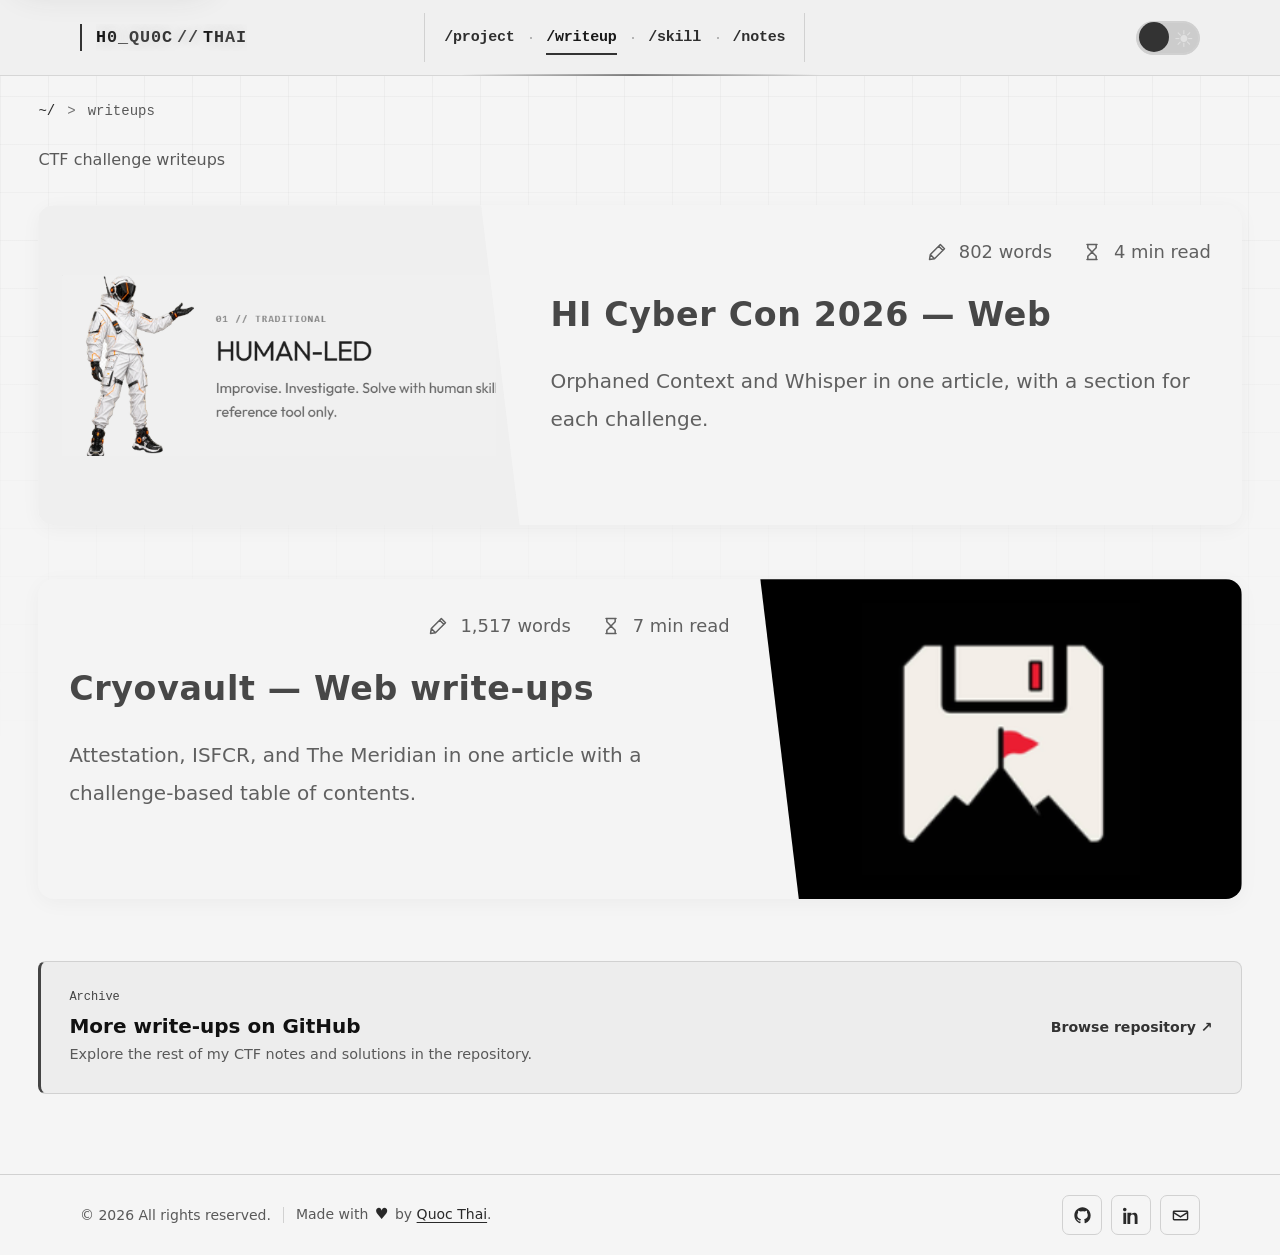
==== commit ddd07fa5: "Simplify shared footer and consolidate contact links" ====
--- a/writeups/index.html
+++ b/writeups/index.html
@@ -8,7 +8,7 @@
   <meta name="theme-color" content="#080808" />
   <title>Writeups | Quoc Thai</title>
   <link rel="stylesheet" href="../style.css?v=30" />
-  <link rel="stylesheet" href="../design-overrides.css?v=31" />
+  <link rel="stylesheet" href="../design-overrides.css?v=32" />
   <link rel="stylesheet" href="cards.css?v=30" />
   <script src="../breadcrumbs.js?v=1" defer></script>
 </head>
@@ -70,8 +70,32 @@
     </section>
     <aside class="more-writeups" aria-labelledby="more-writeups-title"><div class="container"><div class="more-writeups-inner"><div><p class="more-writeups-kicker">Archive</p><h2 id="more-writeups-title">More write-ups on GitHub</h2><p>Explore the rest of my CTF notes and solutions in the repository.</p></div><a href="https://github.com/wurthai/ctf-writeups" target="_blank" rel="noopener noreferrer" aria-label="Open more write-ups on GitHub">Browse repository <span aria-hidden="true">↗</span></a></div></div></aside>
   </main>
-  <footer class="site-footer"><div class="container footer-content"><p>© <span id="current-year"></span> Ho Quoc Thai. <span>Cybersecurity portfolio.</span></p><a href="#top">Back to top</a></div></footer>
+  <footer class="site-footer compact-footer">
+    <div class="container footer-content">
+      <div class="footer-copy">
+        <p>&copy; <span id="current-year">2026</span> All rights reserved.</p>
+        <span class="footer-copy-divider" aria-hidden="true"></span>
+        <p>Made with <span class="footer-heart" aria-label="love">&#9829;</span> by <a href="https://github.com/wurthai" target="_blank" rel="noopener noreferrer">Quoc Thai</a>.</p>
+      </div>
+      <nav class="footer-social" aria-label="Social links">
+<a href="https://github.com/wurthai" target="_blank" rel="noopener noreferrer" class="footer-social-link" aria-label="GitHub" title="GitHub">
+              <svg viewBox="0 0 24 24" aria-hidden="true">
+                <path d="M12 .5C5.65.5.5 5.65.5 12c0 5.1 3.29 9.42 7.86 10.95.58.11.79-.25.79-.56v-2.02c-3.2.7-3.87-1.54-3.87-1.54-.53-1.34-1.3-1.7-1.3-1.7-1.06-.72.08-.71.08-.71 1.17.08 1.79 1.2 1.79 1.2 1.04 1.78 2.73 1.27 3.4.97.11-.76.41-1.27.74-1.56-2.56-.29-5.26-1.28-5.26-5.7 0-1.26.45-2.3 1.2-3.11-.12-.29-.52-1.47.11-3.07 0 0 .98-.31 3.2 1.19A11.1 11.1 0 0 1 12 5.95c.99 0 1.99.13 2.92.39 2.22-1.5 3.2-1.19 3.2-1.19.63 1.6.23 2.78.11 3.07.75.81 1.2 1.85 1.2 3.11 0 4.43-2.7 5.4-5.27 5.69.42.36.79 1.07.79 2.16v3.21c0 .31.21.68.8.56A11.52 11.52 0 0 0 23.5 12C23.5 5.65 18.35.5 12 .5z"/>
+              </svg>
+            </a>
+<a href="https://www.linkedin.com/in/ho-quoc-thai-50a1a43ab/" target="_blank" rel="noopener noreferrer" class="footer-social-link" aria-label="LinkedIn" title="LinkedIn">
+              <svg viewBox="0 0 24 24" aria-hidden="true">
+                <path d="M4.98 3.5C4.98 4.88 3.86 6 2.49 6S0 4.88 0 3.5 1.12 1 2.49 1s2.49 1.12 2.49 2.5zM.5 8h4V24h-4V8zm7.5 0h3.84v2.18h.05C12.42 9.17 13.73 8 15.68 8c4.06 0 4.82 2.67 4.82 6.14V24h-4v-8.75c0-2.09-.04-4.77-2.91-4.77-2.91 0-3.36 2.27-3.36 4.62V24h-4V8z"/>
+              </svg>
+            </a>
+<a href="mailto:thaihq.23ns@vku.udn.vn" class="footer-social-link" aria-label="Email: thaihq.23ns@vku.udn.vn" title="Email">
+              <svg viewBox="0 0 24 24" aria-hidden="true">
+                <path d="M3 5h18a2 2 0 0 1 2 2v10a2 2 0 0 1-2 2H3a2 2 0 0 1-2-2V7a2 2 0 0 1 2-2zm0 2v.22l9 5.63 9-5.63V7H3zm18 10V9.58l-8.47 5.29a1 1 0 0 1-1.06 0L3 9.58V17h18z"/>
+              </svg>
+            </a>
+      </nav>
+    </div>
+  </footer>
   <script src="../script.js?v=18"></script>
   <script src="posts.js?v=4"></script>
-  <script src="contact.js"></script>
 </body></html>
--- a/design-overrides.css
+++ b/design-overrides.css
@@ -238,3 +238,22 @@
 .page-breadcrumb + main.writeup-article { padding-top: 32px; }
 .writeups-list .page-breadcrumb + main .writeup-archive { padding-top: 24px; }
 .visually-hidden { position: absolute !important; width: 1px; height: 1px; padding: 0; margin: -1px; overflow: hidden; clip-path: inset(50%); white-space: nowrap; border: 0; }
+
+/* Compact shared footer. */
+.site-footer.compact-footer { padding: 20px 0; background: var(--bg); border-top: 1px solid var(--border); }
+.compact-footer .footer-content { display: flex; align-items: center; justify-content: space-between; flex-wrap: wrap; gap: 18px 28px; }
+.footer-copy { display: flex; align-items: center; flex-wrap: wrap; gap: 8px 12px; color: var(--muted); font-size: .875rem; }
+.footer-copy p { margin: 0; }
+.footer-copy-divider { width: 1px; height: 16px; background: var(--border); }
+.compact-footer .footer-copy a { color: var(--text); text-decoration: underline; text-underline-offset: 3px; }
+.footer-heart { display: inline-block; padding-inline: 2px; color: var(--text); font-size: 1.1em; }
+.footer-social { display: flex; align-items: center; gap: 9px; }
+.compact-footer .footer-social-link { display: inline-flex; align-items: center; justify-content: center; width: 40px; height: 40px; border: 1px solid var(--border); border-radius: 7px; color: var(--text); background: transparent; transition: background .15s ease, border-color .15s ease; }
+.footer-social-link svg { width: 17px; height: 17px; fill: currentColor; }
+.compact-footer .footer-social-link:hover { background: var(--bg-elevated); border-color: var(--border-strong); color: var(--heading); }
+.compact-footer a:focus-visible { outline: 2px solid var(--text); outline-offset: 4px; }
+@media (max-width: 620px) {
+  .compact-footer .footer-content { flex-direction: column; align-items: flex-start; }
+  .footer-copy { gap: 6px 10px; }
+}
+@media (prefers-reduced-motion: reduce) { .compact-footer .footer-social-link { transition: none; } }
